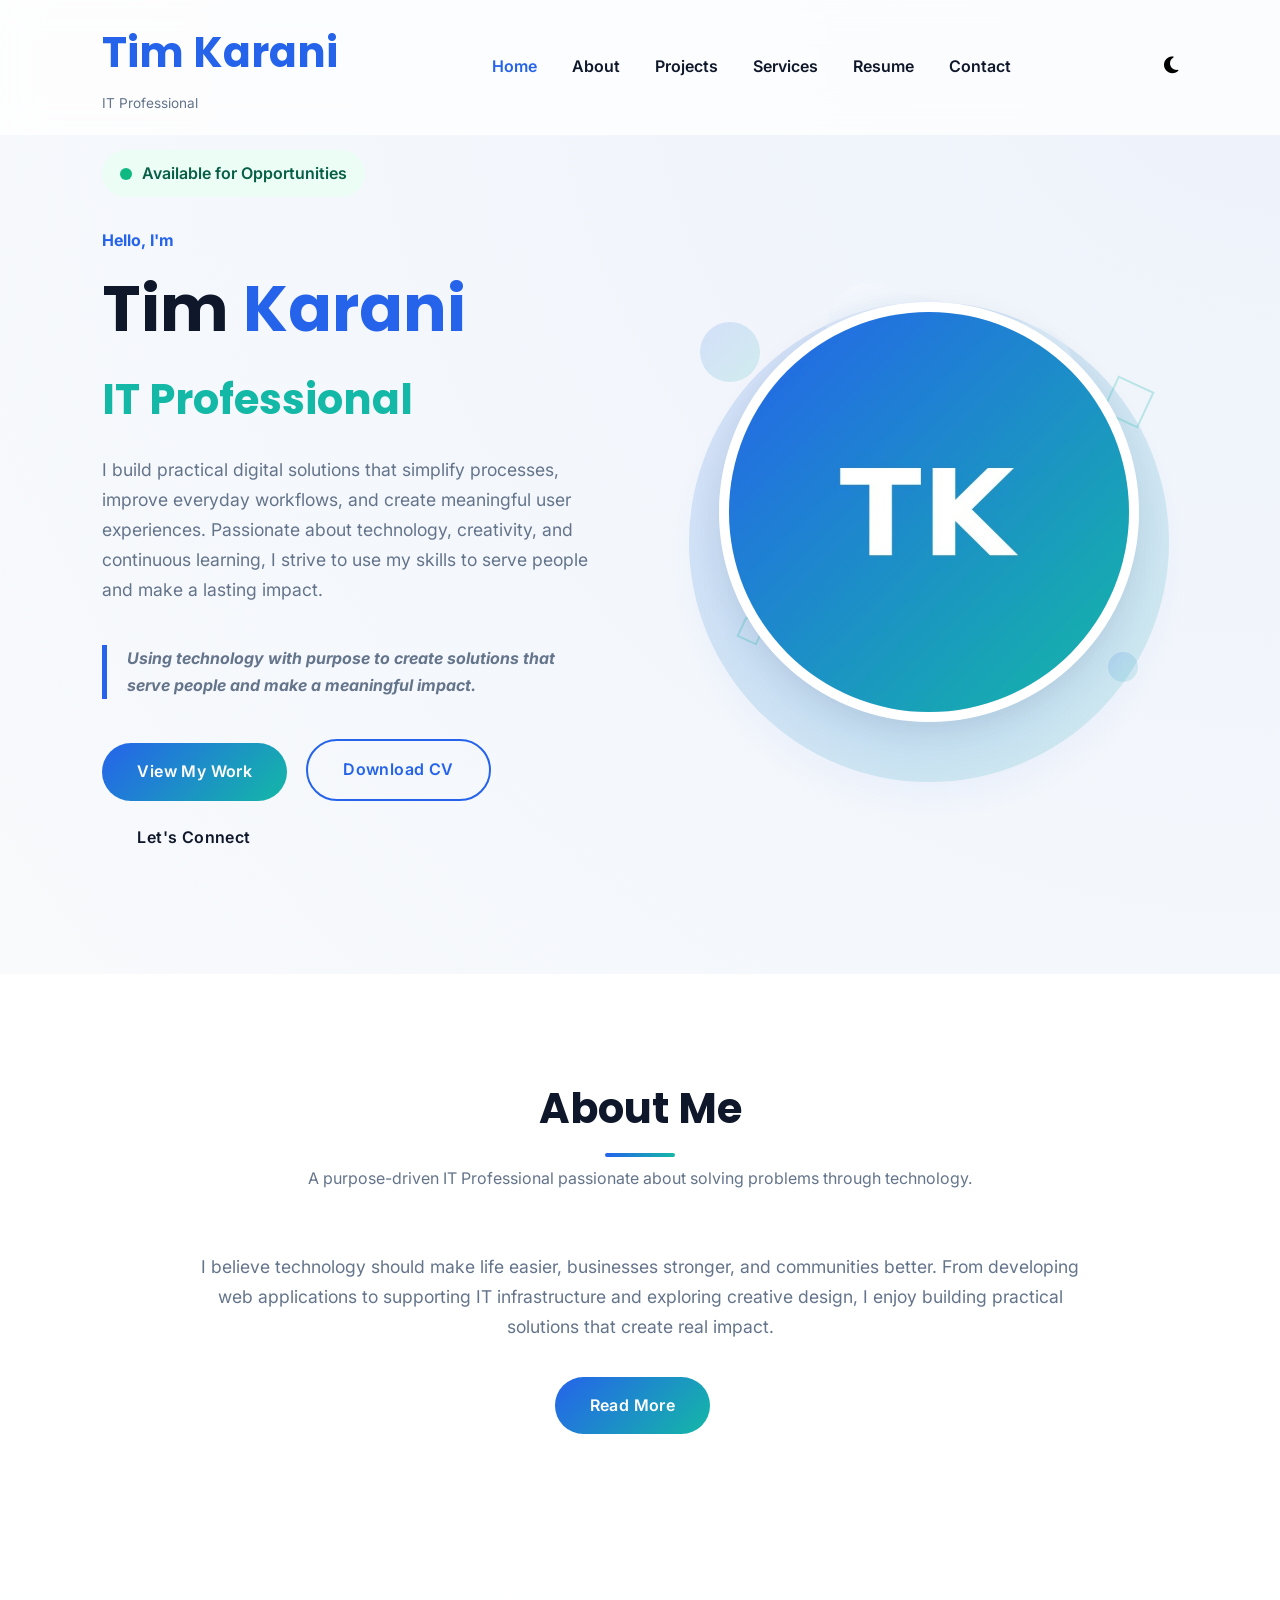
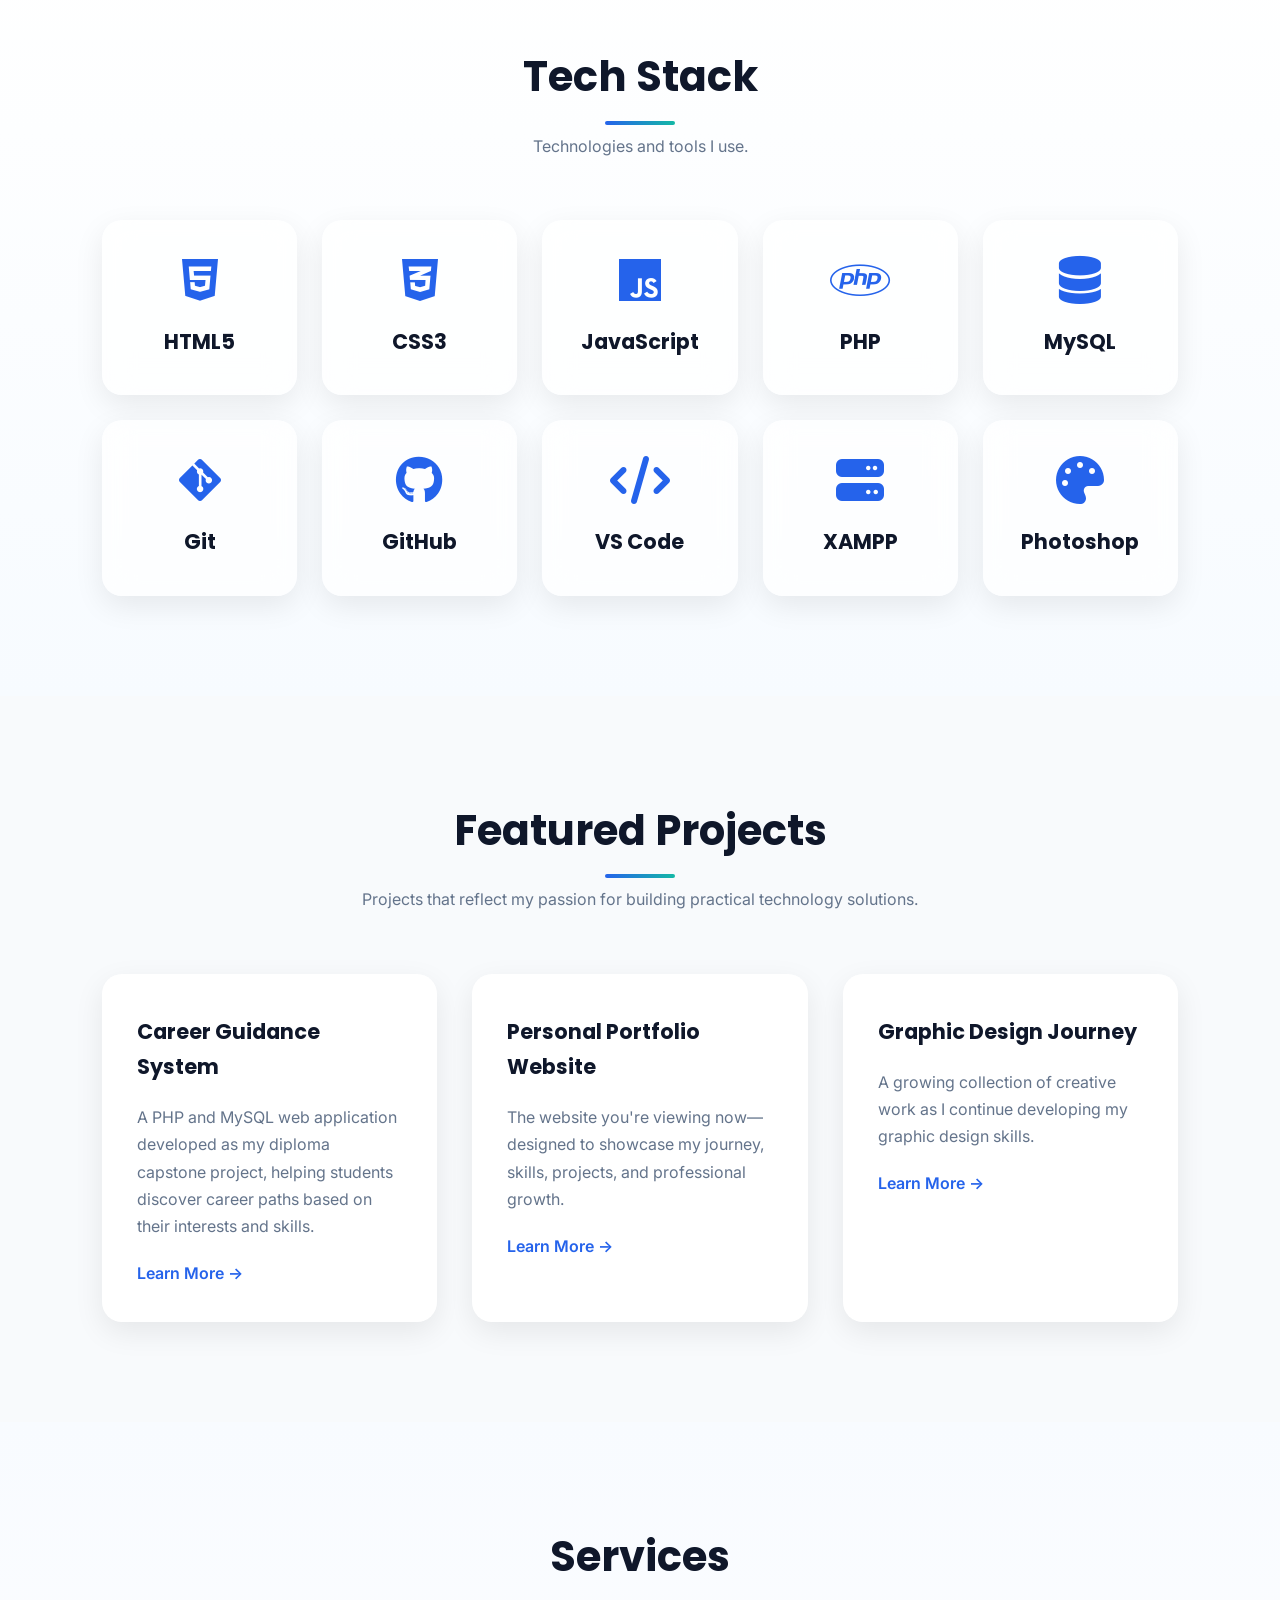
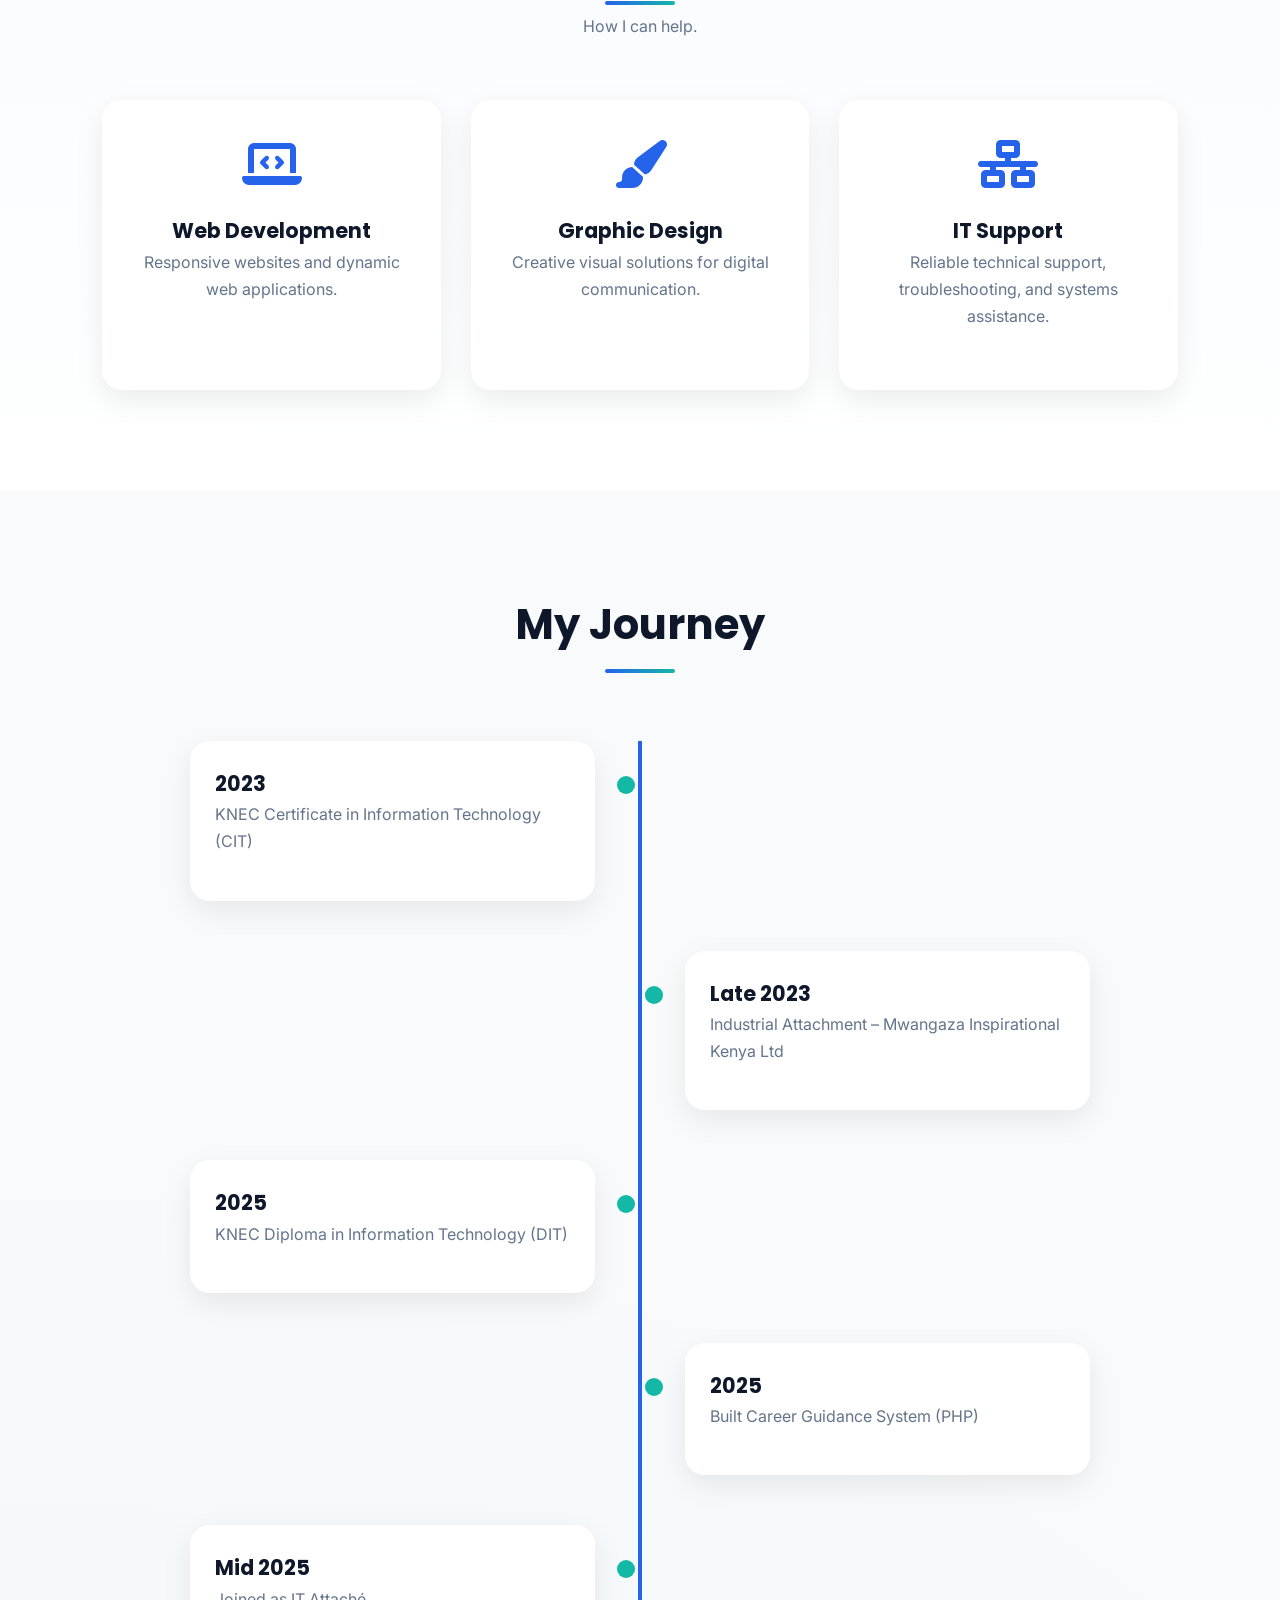
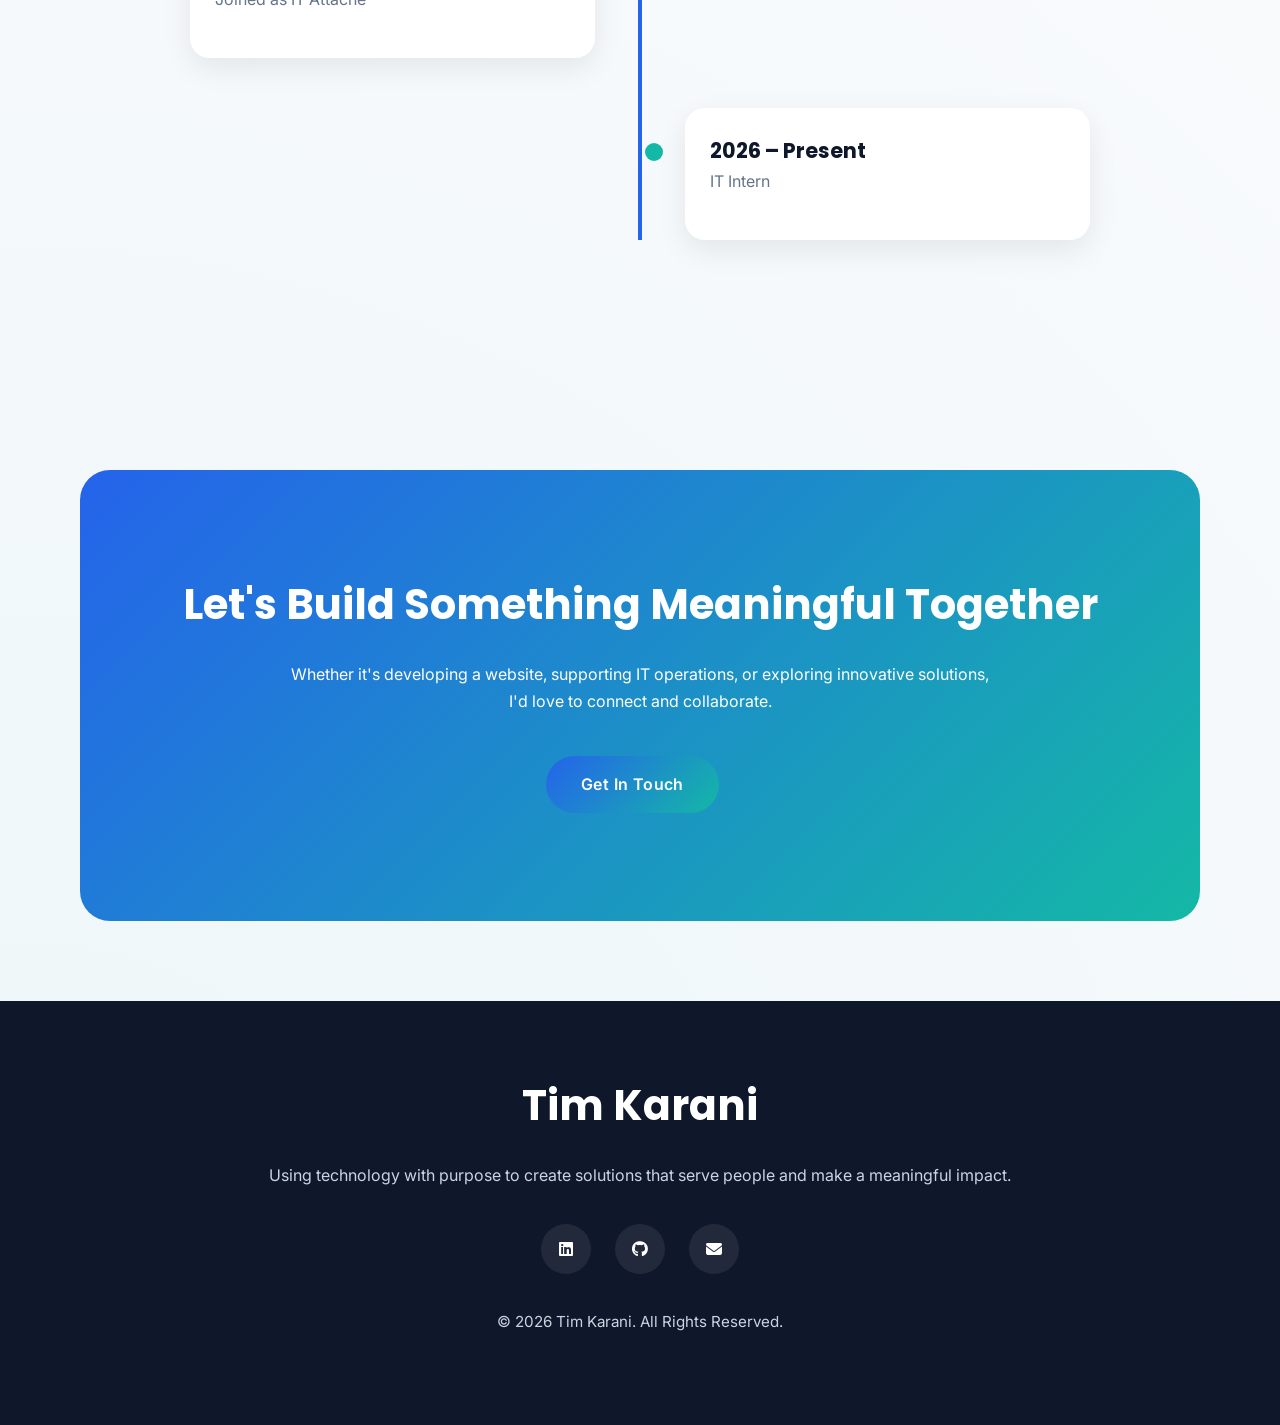
==== index.html @ 621375ad "Initial commit" ====
<!DOCTYPE html>
<html lang="en">
<head>
    <!-- ==========================================
         BASIC META
    =========================================== -->
    <meta charset="UTF-8">
    <meta name="viewport" content="width=device-width, initial-scale=1.0">
    <script>if(localStorage.getItem("theme")==="dark"){document.documentElement.classList.add("theme-pending-dark");}</script>

    <title>Tim Karani | IT Professional</title>

    <meta name="description"
        content="Official portfolio of Tim Karani - IT Professional, Web Developer and Creative Problem Solver. Using technology with purpose to create solutions that serve people and make a meaningful impact.">

    <meta name="keywords"
        content="Tim Karani, IT Professional, Web Developer, Portfolio, Graphic Designer, PHP Developer">

    <meta name="author" content="Tim Karani">

    <!-- Google Fonts -->
    <link rel="preconnect" href="https://fonts.googleapis.com">
    <link rel="preconnect" href="https://fonts.gstatic.com" crossorigin>

    <link href="https://fonts.googleapis.com/css2?family=Inter:wght@300;400;500;600&family=Poppins:wght@400;500;600;700;800&display=swap"
        rel="stylesheet">

    <!-- Font Awesome -->
    <link rel="stylesheet"
        href="https://cdnjs.cloudflare.com/ajax/libs/font-awesome/6.7.2/css/all.min.css">

    <!-- CSS -->
    <link rel="stylesheet" href="assets/css/style.css">
    <link rel="stylesheet" href="assets/css/responsive.css">
    <link rel="stylesheet" href="assets/css/animations.css">
    <link rel="stylesheet" href="assets/css/home.css">

    <link rel="icon" href="assets/images/favicon.png">
    <noscript><style>#loader{display:none !important;}</style></noscript>
</head>

<body>

<div id="loader">

<h2>

Tim Karani

</h2>

</div>

<div id="progress-bar"></div>

<!-- ==========================================
     HEADER
=========================================== -->

<div id="site-header"></div>

<!-- ==========================================
     HERO SECTION
=========================================== -->

<section class="hero">

<div class="hero-text">

<div class="availability-badge">
    <span></span>
    Available for Opportunities
</div>

<p class="greeting">

Hello, I'm

</p>

<h1>

Tim <span>Karani</span>

</h1>

<h2 id="typing-text"></h2>

<p class="hero-description">

I build practical digital solutions that simplify processes, improve everyday workflows, and create meaningful user experiences.

Passionate about technology, creativity, and continuous learning, I strive to use my skills to serve people and make a lasting impact.

</p>

<p class="mission">

<strong>

Using technology with purpose to create solutions that serve people and make a meaningful impact.

</strong>

</p>

<div class="hero-buttons">

<a href="projects.html" class="btn primary-btn">

View My Work

</a>

<a href="assets/documents/Tim_Karani_CV.pdf"
class="btn secondary-btn" download>

Download CV

</a>

<a href="contact.html" class="btn outline-btn">

Let's Connect

</a>

</div>

</div>

<div class="hero-image">

    <div class="hero-glow"></div>

    <div class="floating-circle circle-1"></div>

    <div class="floating-circle circle-2"></div>

    <div class="floating-square square-1"></div>

    <div class="floating-square square-2"></div>

    <img src="assets/images/profile.jpg"
         alt="Tim Karani">

</div>

</section>

<!-- ==========================================
     ABOUT PREVIEW
=========================================== -->

<section class="about-preview">

<div class="section-title">

<h2>About Me</h2>

<p>

A purpose-driven IT Professional passionate about solving problems through technology.

</p>

</div>

<div class="about-content">

<p>

I believe technology should make life easier, businesses stronger, and communities better.

From developing web applications to supporting IT infrastructure and exploring creative design, I enjoy building practical solutions that create real impact.

</p>

<a href="about.html" class="btn primary-btn">

Read More

</a>

</div>

</section>

<!-- ==========================================
     TECH STACK
=========================================== -->

<section class="tech-stack">

<div class="section-title">

<h2>Tech Stack</h2>

<p>

Technologies and tools I use.

</p>

</div>

<div class="tech-grid">

<div class="tech-card"><i class="fab fa-html5"></i><h3>HTML5</h3></div>

<div class="tech-card"><i class="fab fa-css3-alt"></i><h3>CSS3</h3></div>

<div class="tech-card"><i class="fab fa-js"></i><h3>JavaScript</h3></div>

<div class="tech-card"><i class="fab fa-php"></i><h3>PHP</h3></div>

<div class="tech-card"><i class="fas fa-database"></i><h3>MySQL</h3></div>

<div class="tech-card"><i class="fab fa-git-alt"></i><h3>Git</h3></div>

<div class="tech-card"><i class="fab fa-github"></i><h3>GitHub</h3></div>

<div class="tech-card"><i class="fas fa-code"></i><h3>VS Code</h3></div>

<div class="tech-card"><i class="fas fa-server"></i><h3>XAMPP</h3></div>

<div class="tech-card"><i class="fas fa-palette"></i><h3>Photoshop</h3></div>

</div>

</section>

<!-- ==========================================
     FEATURED PROJECTS
=========================================== -->

<section class="featured-projects">

<div class="section-title">

<h2>Featured Projects</h2>

<p>

Projects that reflect my passion for building practical technology solutions.

</p>

</div>

<div class="projects-grid">

<article class="project-card">

<h3>Career Guidance System</h3>

<p>

A PHP and MySQL web application developed as my diploma capstone project, helping students discover career paths based on their interests and skills.

</p>

<a href="projects.html">

Learn More →

</a>

</article>

<article class="project-card">

<h3>Personal Portfolio Website</h3>

<p>

The website you're viewing now—designed to showcase my journey, skills, projects, and professional growth.

</p>

<a href="projects.html">

Learn More →

</a>

</article>

<article class="project-card">

<h3>Graphic Design Journey</h3>

<p>

A growing collection of creative work as I continue developing my graphic design skills.

</p>

<a href="projects.html">

Learn More →

</a>

</article>

</div>

</section>

<!-- ==========================================
     SERVICES
=========================================== -->

<section class="services">

<div class="section-title">

<h2>Services</h2>

<p>

How I can help.

</p>

</div>

<div class="services-grid">

<div class="service-card">

<i class="fas fa-laptop-code"></i>

<h3>Web Development</h3>

<p>

Responsive websites and dynamic web applications.

</p>

</div>

<div class="service-card">

<i class="fas fa-paint-brush"></i>

<h3>Graphic Design</h3>

<p>

Creative visual solutions for digital communication.

</p>

</div>

<div class="service-card">

<i class="fas fa-network-wired"></i>

<h3>IT Support</h3>

<p>

Reliable technical support, troubleshooting, and systems assistance.

</p>

</div>

</div>

</section>

<!-- ==========================================
     TIMELINE PREVIEW
=========================================== -->

<section class="timeline">

<div class="section-title">

<h2>My Journey</h2>

</div>

<div class="timeline-container">

<div class="timeline-item">

<h3>2023</h3>

<p>KNEC Certificate in Information Technology (CIT)</p>

</div>

<div class="timeline-item">

<h3>Late 2023</h3>

<p>Industrial Attachment – Mwangaza Inspirational Kenya Ltd</p>

</div>

<div class="timeline-item">

<h3>2025</h3>

<p>KNEC Diploma in Information Technology (DIT)</p>

</div>

<div class="timeline-item">

<h3>2025</h3>

<p>Built Career Guidance System (PHP)</p>

</div>

<div class="timeline-item">

<h3>Mid 2025</h3>

<p>Joined as IT Attaché</p>

</div>

<div class="timeline-item">

<h3>2026 – Present</h3>

<p>IT Intern</p>

</div>

</div>

</section>

<!-- ==========================================
     CALL TO ACTION
=========================================== -->

<section class="cta">

<h2>

Let's Build Something Meaningful Together

</h2>

<p>

Whether it's developing a website, supporting IT operations, or exploring innovative solutions, I'd love to connect and collaborate.

</p>

<a href="contact.html" class="btn primary-btn">

Get In Touch

</a>

</section>

<!-- ==========================================
     FOOTER
=========================================== -->

<div id="site-footer"></div>

<script src="assets/js/partials.js" defer></script>
<script src="assets/js/script.js" defer></script>

<button id="backToTop">

<i class="fas fa-arrow-up"></i>

</button>

</body>
</html>
---- assets/css/style.css ----
/* ==========================================
   SHARED CORE — design tokens, reset, typography, buttons, navbar, footer, loader, dark mode base
   Auto-split from the original monolithic style.css
========================================== */

/* ==========================================
   GOOGLE FONTS
========================================== */
@import url('https://fonts.googleapis.com/css2?family=Inter:wght@300;400;500;600&family=Poppins:wght@400;500;600;700;800&display=swap');

/* ==========================================
   CSS VARIABLES
========================================== */

:root{
    --primary:#2563EB;
    --secondary:#14B8A6;
    --dark:#0F172A;
    --light:#F8FAFC;
    --white:#FFFFFF;
    --text:#1E293B;
    --text-light:#64748B;
    --shadow:0 10px 30px rgba(0,0,0,.08);
    --radius:18px;
    --transition:.35s ease;
}

/* ==========================================
   RESET
========================================== */

*{
    margin:0;
    padding:0;
    box-sizing:border-box;
}

html{
    scroll-behavior:smooth;
}

body{
    font-family:'Inter',sans-serif;
    background:var(--light);
    color:var(--text);
    overflow-x:hidden;
    line-height:1.7;
    background-image:
    radial-gradient(circle at top right,
    rgba(37,99,235,.05),
    transparent 25%),
    radial-gradient(circle at bottom left,
    rgba(20,184,166,.05),
    transparent 30%);

}

img{
    width:100%;
    display:block;
}

a{
    text-decoration:none;
}

ul{
    list-style:none;
}

section{
    padding:100px 8%;
}

.container{
    max-width:1200px;
    margin:auto;
}

/* ==========================================
   TYPOGRAPHY
========================================== */

h1,h2,h3,h4{
    font-family:'Poppins',sans-serif;
    color:var(--dark);
}

h1{
    font-size:4rem;
    line-height:1.1;
}

h2{
    font-size:2.6rem;
    margin-bottom:20px;
}

h3{
    font-size:1.3rem;
}

p{
    color:var(--text-light);
    margin-bottom:20px;
}

.section-title{
    text-align:center;
    margin-bottom:60px;
}

.section-title p{
    max-width:700px;
    margin:auto;
}

.section-title h2{
    position:relative;
    display:inline-block;
}

.section-title h2::after{
    content:"";
    position:absolute;
    left:50%;
    transform:translateX(-50%);
    bottom:-12px;
    width:70px;
    height:4px;
    border-radius:20px;
    background:linear-gradient(
        90deg,
        var(--primary),
        var(--secondary)
    );
}

/* ==========================================
   BUTTONS
========================================== */

.btn{
    letter-spacing:.4px;
}

.btn:hover{
    transform:translateY(-5px) scale(1.02);
}

.btn{
    display:inline-block;
    padding:15px 35px;
    border-radius:50px;
    transition:var(--transition);
    font-weight:600;
    margin-right:15px;
}

.primary-btn{
    background:linear-gradient(
    135deg,
    var(--primary),
    var(--secondary));
    color:white;
}

.primary-btn:hover{
    transform:translateY(-5px);
    box-shadow:0 20px 40px rgba(37,99,235,.25);
}

.secondary-btn{
    border:2px solid var(--primary);
    color:var(--primary);
}

.secondary-btn:hover{
    background:var(--primary);
    color:white;
}

.outline-btn{
    color:var(--dark);
}

.outline-btn:hover{
    color:var(--primary);
}

/* ==========================================
   NAVBAR
========================================== */

header{
    position:fixed;
    width:100%;
    top:0;
    left:0;
    z-index:1000;
    backdrop-filter:blur(18px);
    background:rgba(255,255,255,.75);
    border-bottom:1px solid rgba(255,255,255,.2);
}

.navbar{
    display:flex;
    justify-content:space-between;
    align-items:center;
    padding:18px 8%;
}

.logo h2{
    margin:0;
    color:var(--primary);
}

.logo span{
    font-size:.85rem;
    color:var(--text-light);
}

.nav-links{
    display:flex;
    gap:35px;
}

.nav-links a{
    color:var(--dark);
    font-weight:600;
    transition:var(--transition);
}

.nav-links a:hover,
.nav-links .active{
    color:var(--primary);
}

#theme-toggle{
    border:none;
    background:none;
    cursor:pointer;
    font-size:1.2rem;
}

.hamburger{
    display:none;
}

/* ==========================================
   SERVICES
========================================== */

.services{
    background:linear-gradient(
    180deg,
    #f8fbff,
    #ffffff);
}

.services-grid{
    display:grid;
    grid-template-columns:repeat(auto-fit,minmax(280px,1fr));
    gap:30px;
}

.service-card{
    background:white;
    border-radius:20px;
    padding:40px 30px;
    text-align:center;
    transition:var(--transition);
    box-shadow:var(--shadow);
}

.service-card:hover{
    transform:translateY(-12px);
}

.service-card i{
    font-size:3rem;
    color:var(--primary);
    margin-bottom:25px;
}

.service-card:hover i{
    color:var(--secondary);
}

/* ==========================================
   TIMELINE
========================================== */

.timeline-container{
    position:relative;
    max-width:900px;
    margin:auto;
}

.timeline-container::before{
    content:"";
    position:absolute;
    left:50%;
    top:0;
    width:4px;
    height:100%;
    background:var(--primary);
    transform:translateX(-50%);
}

.timeline-item{
    width:45%;
    background:white;
    padding:25px;
    border-radius:20px;
    box-shadow:var(--shadow);
    position:relative;
    margin-bottom:50px;
}

.timeline-item:nth-child(odd){
    left:0;
}

.timeline-item:nth-child(even){
    left:55%;
}

.timeline-item::before{
    content:"";
    position:absolute;
    width:18px;
    height:18px;
    background:var(--secondary);
    border-radius:50%;
    top:35px;
}

.timeline-item:nth-child(odd)::before{
    right:-40px;
}

.timeline-item:nth-child(even)::before{
    left:-40px;
}

/* ==========================================
   CTA
========================================== */

.cta{
    background:linear-gradient(
    135deg,
    var(--primary),
    var(--secondary));
    color:white;
    text-align:center;
    border-radius:30px;
    margin:80px;
}

.cta h2{
    color:white;
}

.cta p{
    color:white;
    max-width:700px;
    margin:auto;
    margin-bottom:40px;
}

/* ==========================================
   FOOTER
========================================== */

footer{
    background:var(--dark);
    color:white;
    padding:70px 8%;
}

.footer-content{
    max-width:1200px;
    margin:auto;
    text-align:center;
}

.footer-content h2{
    color:white;
}

.footer-content p{
    color:#CBD5E1;
}

.social-links{
    margin:35px 0;
}

.social-links a{
    display:inline-flex;
    justify-content:center;
    align-items:center;
    width:50px;
    height:50px;
    border-radius:50%;
    background:rgba(255,255,255,.08);
    color:white;
    margin:0 10px;
    transition:var(--transition);
}

.social-links a:hover{
    background:var(--primary);
    transform:translateY(-5px);
}

.copyright{
    margin-top:30px;
    font-size:.95rem;
}

/* ==========================================
   LOADER
========================================== */

#loader{
    position:fixed;
    inset:0;
    background:var(--light);
    display:flex;
    justify-content:center;
    align-items:center;
    z-index:9999;
    transition:.5s ease;
}

#loader h2{
    font-size:2.5rem;
    color:var(--primary);
    letter-spacing:2px;
    animation:pulse 1.5s infinite;
}

@keyframes pulse{
    0%{
    opacity:.4;
    transform:scale(.95);
    }

    50%{
    opacity:1;
    transform:scale(1);
    }
    
    100%{
    opacity:.4;
    transform:scale(.95);
    }
}

/* ==========================================
   SCROLL PROGRESS BAR
========================================== */

#progress-bar{
    position:fixed;
    top:0;
    left:0;
    width:0;
    height:4px;
    background:linear-gradient(
        90deg,
        var(--primary),
        var(--secondary)
    );
    z-index:99999;
}

/* ==========================================
   BACK TO TOP
========================================== */

#backToTop{
    position:fixed;
    right:30px;
    bottom:30px;
    width:55px;
    height:55px;
    border:none;
    border-radius:50%;
    background:linear-gradient(
        135deg,
        var(--primary),
        var(--secondary)
    );
    color:white;
    font-size:1.2rem;
    cursor:pointer;
    box-shadow:var(--shadow);
    opacity:0;
    visibility:hidden;
    transform:translateY(20px);
    transition:var(--transition);
    z-index:999;
}

#backToTop.show{
    opacity:1;
    visibility:visible;
    transform:translateY(0);
}

#backToTop:hover{
    transform:translateY(-6px);
}

/* ==========================================
   DARK MODE
========================================== */

html.theme-pending-dark{
    background:#0F172A;
}

body.dark-mode{
    background:#0F172A;
    color:#F8FAFC;
}

body.dark-mode header{
    background:rgba(15,23,42,.92);
}

body.dark-mode .nav-links a{
    color:#F8FAFC;
}

body.dark-mode .nav-links a:hover,
body.dark-mode .nav-links .active{
    color:var(--secondary);
}

body.dark-mode .hamburger span{
    background:#F8FAFC;
}

body.dark-mode section{
    background:transparent;
}

body.dark-mode h1,
body.dark-mode h2,
body.dark-mode h3,
body.dark-mode h4{
    color:white;
}

body.dark-mode p{
    color:#CBD5E1;
}

body.dark-mode .tech-card,
body.dark-mode .project-card,
body.dark-mode .service-card,
body.dark-mode .timeline-item{
    background:#1E293B;
}

body.dark-mode footer{
    background:#020617;
}

/* ==========================================
   HAMBURGER ANIMATION
========================================== */

.hamburger span{
    transition:.35s ease;
}

.hamburger.active span:nth-child(1){
    transform:rotate(45deg) translateY(12px);
}

.hamburger.active span:nth-child(2){
    opacity:0;
}

.hamburger.active span:nth-child(3){
    transform:rotate(-45deg) translateY(-12px);
}

/* ==========================================
   ACCESSIBILITY
========================================== */

a:focus-visible,
button:focus-visible{
    outline:3px solid var(--secondary);
    outline-offset:4px;
    border-radius:8px;
}

/* ==========================================
   INNER PAGE HERO (About / Projects / Services / Resume / Contact)
========================================== */

.page-hero{
    padding-top:170px;
    padding-bottom:60px;
    text-align:center;
    background:
        radial-gradient(circle at top right, rgba(37,99,235,.08), transparent 40%),
        radial-gradient(circle at bottom left, rgba(20,184,166,.08), transparent 40%);
}

.page-hero .eyebrow{
    display:inline-block;
    color:var(--primary);
    font-weight:700;
    letter-spacing:1px;
    text-transform:uppercase;
    font-size:.85rem;
    margin-bottom:14px;
}

.page-hero h1{
    font-size:3rem;
    margin-bottom:16px;
}

.page-hero h1 span{
    color:var(--primary);
}

.page-hero p{
    max-width:640px;
    margin:auto;
    font-size:1.1rem;
}

body.dark-mode .page-hero{
    background:
        radial-gradient(circle at top right, rgba(37,99,235,.15), transparent 40%),
        radial-gradient(circle at bottom left, rgba(20,184,166,.15), transparent 40%);
}


/* ==========================================
   RESPONSIVE: SHARED INNER-PAGE HERO
========================================== */

@media(max-width:992px){

    .page-hero h1{
        font-size:2.3rem;
    }
}
---- assets/css/responsive.css ----
/* ==========================================
   LARGE DEVICES
========================================== */

@media (max-width:1200px){

    h1{
        font-size:3.5rem;
    }

    .hero{
        gap:50px;
    }

    .hero-image img{
        width:360px;
        height:360px;
    }

    .hero-image::before{
        width:420px;
        height:420px;
    }

}

/* ==========================================
   TABLETS
========================================== */

@media (max-width:992px){

    section{
        padding:80px 6%;
    }

    .hero{

        grid-template-columns:1fr;

        text-align:center;

        gap:60px;

    }

    .hero-description{

        margin:auto;

    }

    .mission{

        margin:auto;
        margin-top:30px;
        margin-bottom:40px;
        max-width:650px;
    }

    .hero-buttons{

        justify-content:center;

        display:flex;

        flex-wrap:wrap;

        gap:15px;

    }

    .hero-image{

        order:-1;

    }

}

/* ==========================================
   MOBILE NAVIGATION
========================================== */

@media(max-width:900px){

.nav-links{

    position:fixed;

    top:85px;

    right:-100%;

    width:280px;

    height:calc(100vh - 85px);

    background:white;

    flex-direction:column;

    align-items:center;

    justify-content:flex-start;

    padding-top:50px;

    gap:35px;

    transition:.4s ease;

    box-shadow:-10px 0 25px rgba(0,0,0,.08);

}

.nav-links.active{

    right:0;

}

.hamburger{

    display:flex;

    flex-direction:column;

    cursor:pointer;

    gap:6px;

}

.hamburger span{

    width:28px;

    height:3px;

    background:var(--dark);

    border-radius:50px;

}

body.dark-mode .nav-links{

    background:#0F172A;

    box-shadow:-10px 0 25px rgba(0,0,0,.5);

}

}

/* ==========================================
   PHONES
========================================== */

@media(max-width:768px){

h1{

    font-size:2.8rem;

}

h2{

    font-size:2rem;

}

.hero{

    padding-top:130px;

}

.hero-image img{

    width:280px;

    height:280px;

}

.hero-image::before{

    width:340px;

    height:340px;

}

.hero-image::after{

    width:180px;

    height:180px;

}

.projects-grid,
.services-grid,
.tech-grid{

    grid-template-columns:1fr;

}

.btn{

    display:block;

    width:100%;

    margin-bottom:15px;

    text-align:center;

}

.cta{

    margin:30px;

}

}

/* ==========================================
   MOBILE TIMELINE
========================================== */

@media(max-width:768px){

.timeline-container::before{

    left:20px;

}

.timeline-item{

    width:100%;

    left:0 !important;

    margin-left:45px;

}

.timeline-item::before{

    left:-35px !important;

}

}

/* ==========================================
   SMALL PHONES
========================================== */

@media(max-width:500px){

section{

    padding:70px 5%;

}

.navbar{

    padding:18px 5%;

}

.logo h2{

    font-size:1.3rem;

}

.hero-image img{

    width:230px;

    height:230px;

}

.hero-image::before{

    width:280px;

    height:280px;

}

.hero h2{

    font-size:1.4rem;

}

.hero-description{

    font-size:1rem;

}

.footer-content{

    text-align:center;

}

.social-links a{

    width:45px;

    height:45px;

}

}
---- assets/css/animations.css ----
/* ==========================================
   GLOBAL TRANSITIONS
========================================== */

*{

    transition:
    background .35s ease,
    color .35s ease,
    transform .35s ease,
    box-shadow .35s ease;

}

/* ==========================================
   FLOATING PROFILE
========================================== */

.hero-image{

    animation:floatImage 5s ease-in-out infinite;

}

@keyframes floatImage{

0%{

transform:translateY(0);

}

50%{

transform:translateY(-18px);

}

100%{

transform:translateY(0);

}

}

.floating-circle{

    animation:floatCircle 7s ease-in-out infinite;

}

.circle-2{

    animation-delay:2s;

}

@keyframes floatCircle{

0%{

transform:translateY(0);

}

50%{

transform:translateY(-20px);

}

100%{

transform:translateY(0);

}

}

.hero-glow{

animation:pulseGlow 5s infinite;

}

@keyframes pulseGlow{

0%{

opacity:.4;

}

50%{

opacity:.8;

}

100%{

opacity:.4;

}

}

.fade-up{

opacity:0;

transform:translateY(60px);

animation:fadeUp .8s forwards;

}

@keyframes fadeUp{

to{

opacity:1;

transform:translateY(0);

}

}

.fade-left{

opacity:0;

transform:translateX(-80px);

animation:fadeLeft .8s forwards;

}

@keyframes fadeLeft{

to{

opacity:1;

transform:none;

}

}

.fade-right{

opacity:0;

transform:translateX(80px);

animation:fadeRight .8s forwards;

}

@keyframes fadeRight{

to{

opacity:1;

transform:none;

}

}

.fade-right{

opacity:0;

transform:translateX(80px);

animation:fadeRight .8s forwards;

}

@keyframes fadeRight{

to{

opacity:1;

transform:none;

}

}

.fade{

opacity:0;

animation:fade .8s forwards;

}

@keyframes fade{

to{

opacity:1;

}

}

.tech-card,
.project-card,
.service-card,
.timeline-item{

transition:.35s ease;

}

.tech-card:hover,
.project-card:hover,
.service-card:hover,
.timeline-item:hover{

transform:translateY(-10px);

}

.btn{

position:relative;

overflow:hidden;

}

.btn::before{

content:"";

position:absolute;

top:0;

left:-100%;

width:100%;

height:100%;

background:rgba(255,255,255,.2);

transition:.5s;

}

.btn:hover::before{

left:100%;

}

.navbar{

animation:slideDown .8s;

}

@keyframes slideDown{

from{

opacity:0;

transform:translateY(-80px);

}

to{

opacity:1;

transform:none;

}

}

.navbar{

animation:slideDown .8s;

}

@keyframes slideDown{

from{

opacity:0;

transform:translateY(-80px);

}

to{

opacity:1;

transform:none;

}

}

.hero-text{

animation:heroAppear 1s;

}

@keyframes heroAppear{

from{

opacity:0;

transform:translateX(-80px);

}

to{

opacity:1;

transform:none;

}

}

.hero-text{

animation:heroAppear 1s;

}

@keyframes heroAppear{

from{

opacity:0;

transform:translateX(-80px);

}

to{

opacity:1;

transform:none;

}

}

.hero-image img{

animation:photoAppear 1.2s;

}

@keyframes photoAppear{

from{

opacity:0;

transform:scale(.7);

}

to{

opacity:1;

transform:scale(1);

}

}

section{

animation:fade .9s;

}

::-webkit-scrollbar{

width:10px;

}

::-webkit-scrollbar-track{

background:#EDF2F7;

}

::-webkit-scrollbar-thumb{

background:linear-gradient(
var(--primary),
var(--secondary));

border-radius:50px;

}

::selection{

background:var(--primary);

color:white;

}
---- assets/css/home.css ----
/* ==========================================
   HOME PAGE ONLY
   Auto-split from the original monolithic style.css
========================================== */

/* ==========================================
   HERO
========================================== */

.availability-badge{
    display:inline-flex;
    align-items:center;
    gap:10px;
    padding:10px 18px;
    border-radius:50px;
    background:#ECFDF5;
    color:#065F46;
    margin-bottom:30px;
    font-weight:600;
}

.availability-badge span{
    width:12px;
    height:12px;
    border-radius:50%;
    background:#10B981;
}

.hero{
    min-height:100vh;
    display:grid;
    grid-template-columns:1fr 1fr;
    align-items:center;
    gap:80px;
    padding-top:150px;
}

.hero h1 span{
    color:var(--primary);
}

.greeting{
    color:var(--primary);
    font-weight:700;
}

.hero h2{
    color:var(--secondary);
    margin:20px 0;
}

.hero-description{
    font-size:1.1rem;
    max-width:600px;
}

.mission{
    border-left:5px solid var(--primary);
    padding-left:20px;
    margin:40px 0;
    font-style:italic;
}

/* PHOTO */

.hero-image{
    position:relative;
    display:flex;
    justify-content:center;
}

.hero-image img{
    width:420px;
    height:420px;
    object-fit:cover;
    border-radius:50%;
    position:relative;
    z-index:2;
    border:10px solid white;
    box-shadow:var(--shadow);
    transition:.4s ease;
}

.hero-image img:hover{
    transform:scale(1.03);
    box-shadow:
        0 20px 50px rgba(37,99,235,.25);
}

/* Decorative Circle */

.hero-image::before{
    content:"";
    position:absolute;
    width:480px;
    height:480px;
    border-radius:50%;
    background:linear-gradient(
    135deg,
    var(--primary),
    var(--secondary));
    opacity:.15;
}

/* Floating Card */

.hero-image::after{
    content:"";
    position:absolute;
    width:250px;
    height:250px;
    border-radius:40px;
    background:rgba(255,255,255,.35);
    backdrop-filter:blur(20px);
    transform:rotate(15deg);
    z-index:1;
}

/* ==========================================
   HERO DECORATIONS
========================================== */

.hero-glow{
    position:absolute;
    width:520px;
    height:520px;
    background:radial-gradient(
    rgba(37,99,235,.25),
    transparent 70%);
    border-radius:50%;
    z-index:0;
}

.floating-circle{
    position:absolute;
    border-radius:50%;
    background:linear-gradient(
    135deg,
    var(--primary),
    var(--secondary));
    opacity:.15;
}

.circle-1{
    width:60px;
    height:60px;
    top:20px;
    left:20px;
}

.circle-2{
    width:30px;
    height:30px;
    bottom:40px;
    right:40px;
}

.floating-square{
    position:absolute;
    border:2px solid rgba(20,184,166,.25);
    transform:rotate(25deg);
}

.square-1{
    width:40px;
    height:40px;
    top:80px;
    right:30px;
}

.square-2{
    width:22px;
    height:22px;
    bottom:80px;
    left:60px;
}

/* ==========================================
   ABOUT PREVIEW
========================================== */

.about-preview{
    background:var(--white);
}

.about-content{
    max-width:900px;
    margin:auto;
    text-align:center;
}

.about-content p{
    font-size:1.1rem;
    margin-bottom:35px;
}

/* ==========================================
   TECH STACK
========================================== */

.tech-stack{
    background: linear-gradient(
        180deg,
        #ffffff,
        #f7fbff
    );
}

.tech-grid{
    display:grid;
    grid-template-columns:repeat(auto-fit,minmax(170px,1fr));
    gap:25px;
}

.tech-card{
    background:rgba(255,255,255,.7);
    backdrop-filter:blur(15px);
    border-radius:20px;
    padding:35px 20px;
    text-align:center;
    box-shadow:var(--shadow);
    transition:transform .35s ease,
               box-shadow .35s ease,
               border-color .35s ease;
    border:1px solid transparent;
}

.tech-card:hover{
    transform:translateY(-10px);
    box-shadow:0 25px 45px rgba(37,99,235,.15);
    border-color:rgba(37,99,235,.15);
}

.tech-card i{
    font-size:3rem;
    color:var(--primary);
    margin-bottom:20px;
    transition:transform .35s ease,
               color .35s ease;
}

.tech-card:hover i{
    color:var(--secondary);
    transform:rotate(10deg) scale(1.1);
}

/* ==========================================
   PROJECTS
========================================== */

.projects-grid{
    display:grid;
    grid-template-columns:repeat(auto-fit,minmax(320px,1fr));
    gap:35px;
}

.project-card{
    background:var(--white);
    padding:35px;
    border-radius:20px;
    box-shadow:var(--shadow);
    border-top:5px solid transparent;
    transition:transform .35s ease,
               box-shadow .35s ease,
               border-color .35s ease;
}

.project-card:hover{
    transform:translateY(-10px);
    border-top-color:var(--primary);
    box-shadow:0 25px 45px rgba(37,99,235,.15);
}

.project-card h3{
    margin-bottom:20px;
}

.project-card a{
    color:var(--primary);
    font-weight:600;
    transition:color .3s ease;
}

.project-card a:hover{
    color:var(--secondary);
}
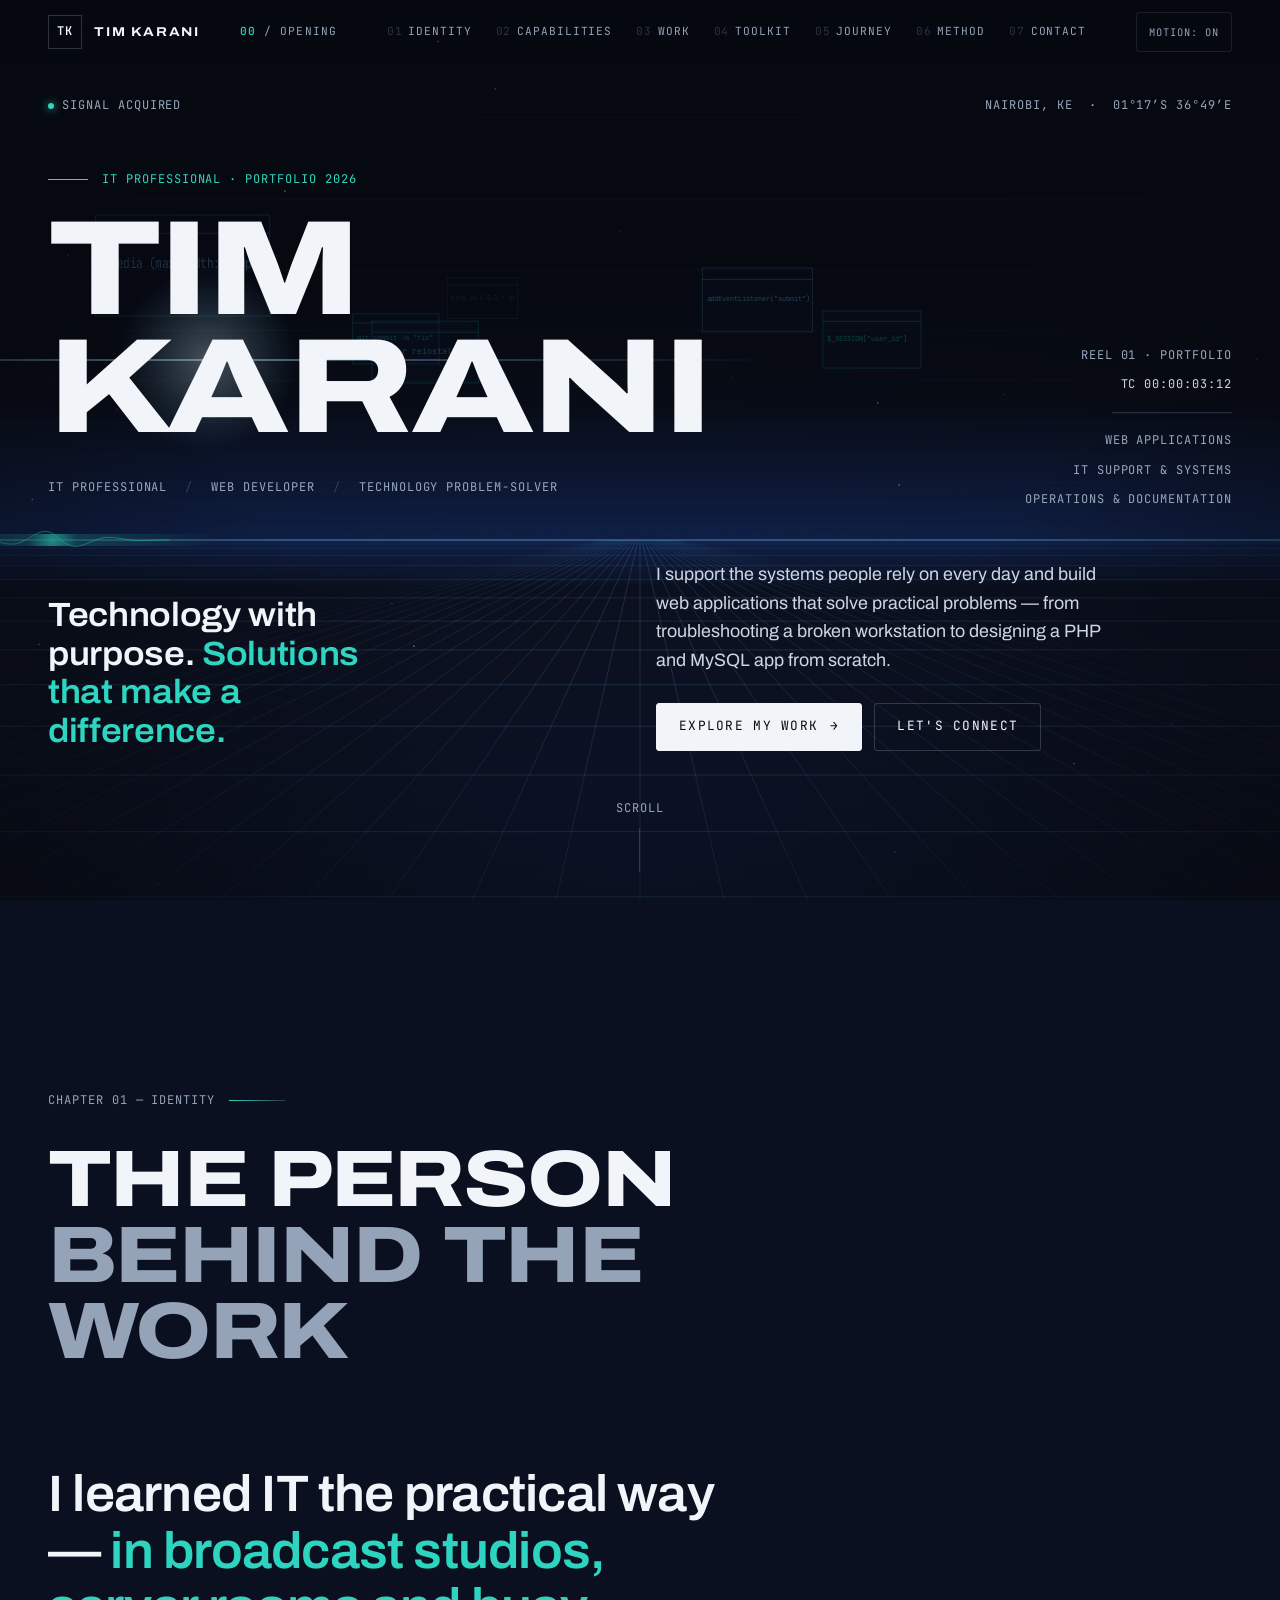
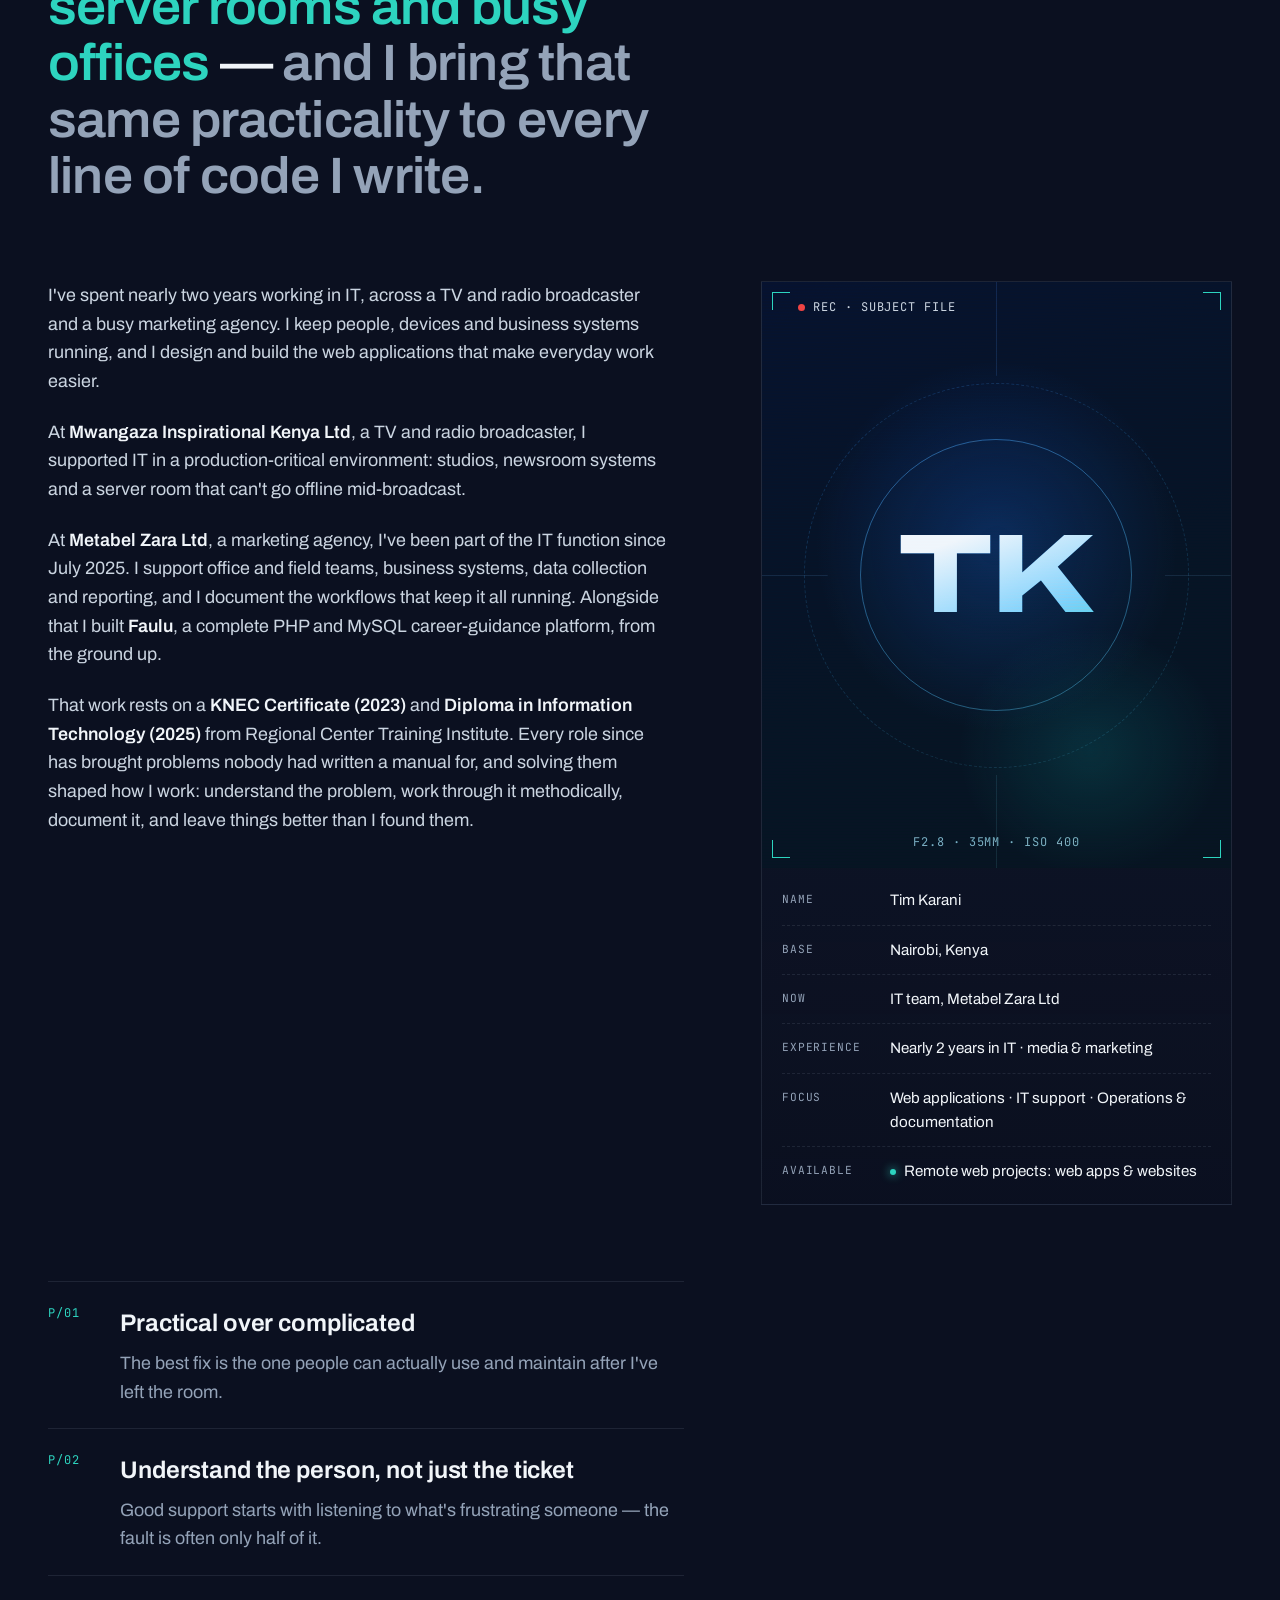
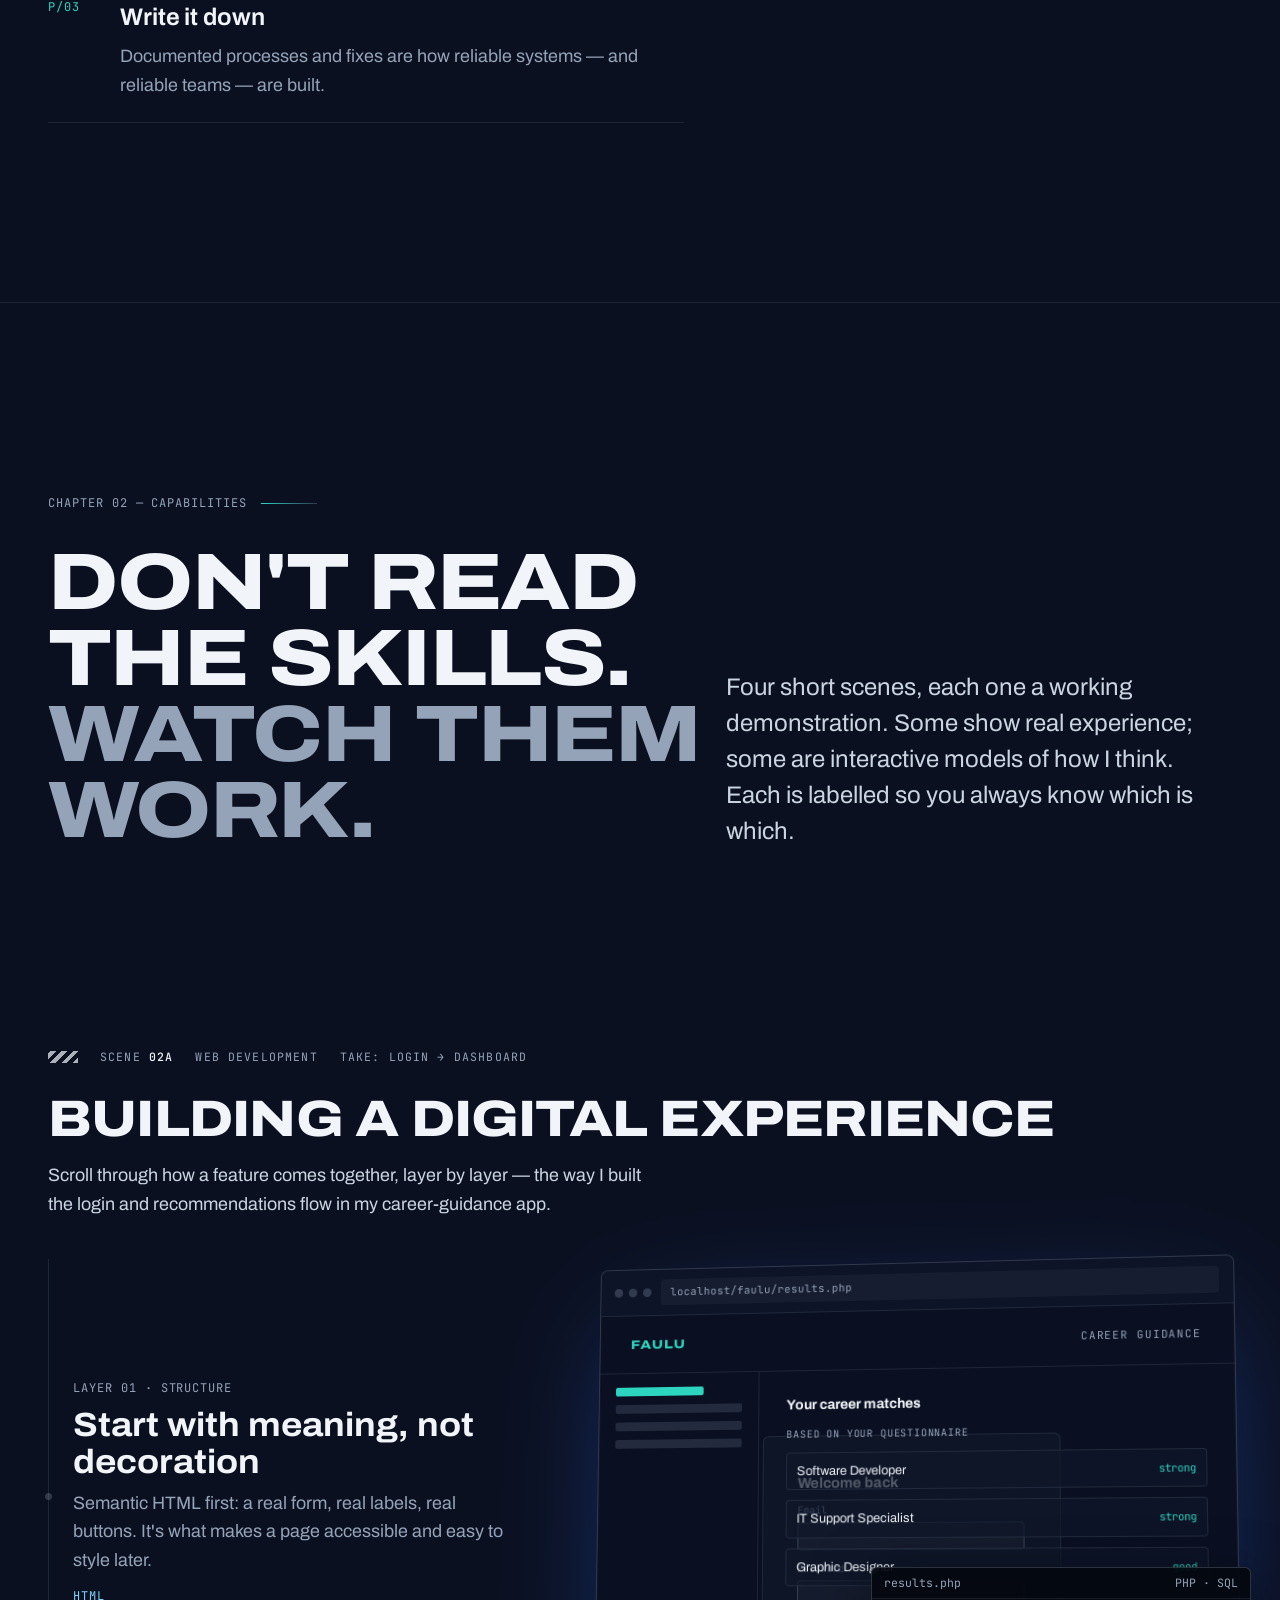
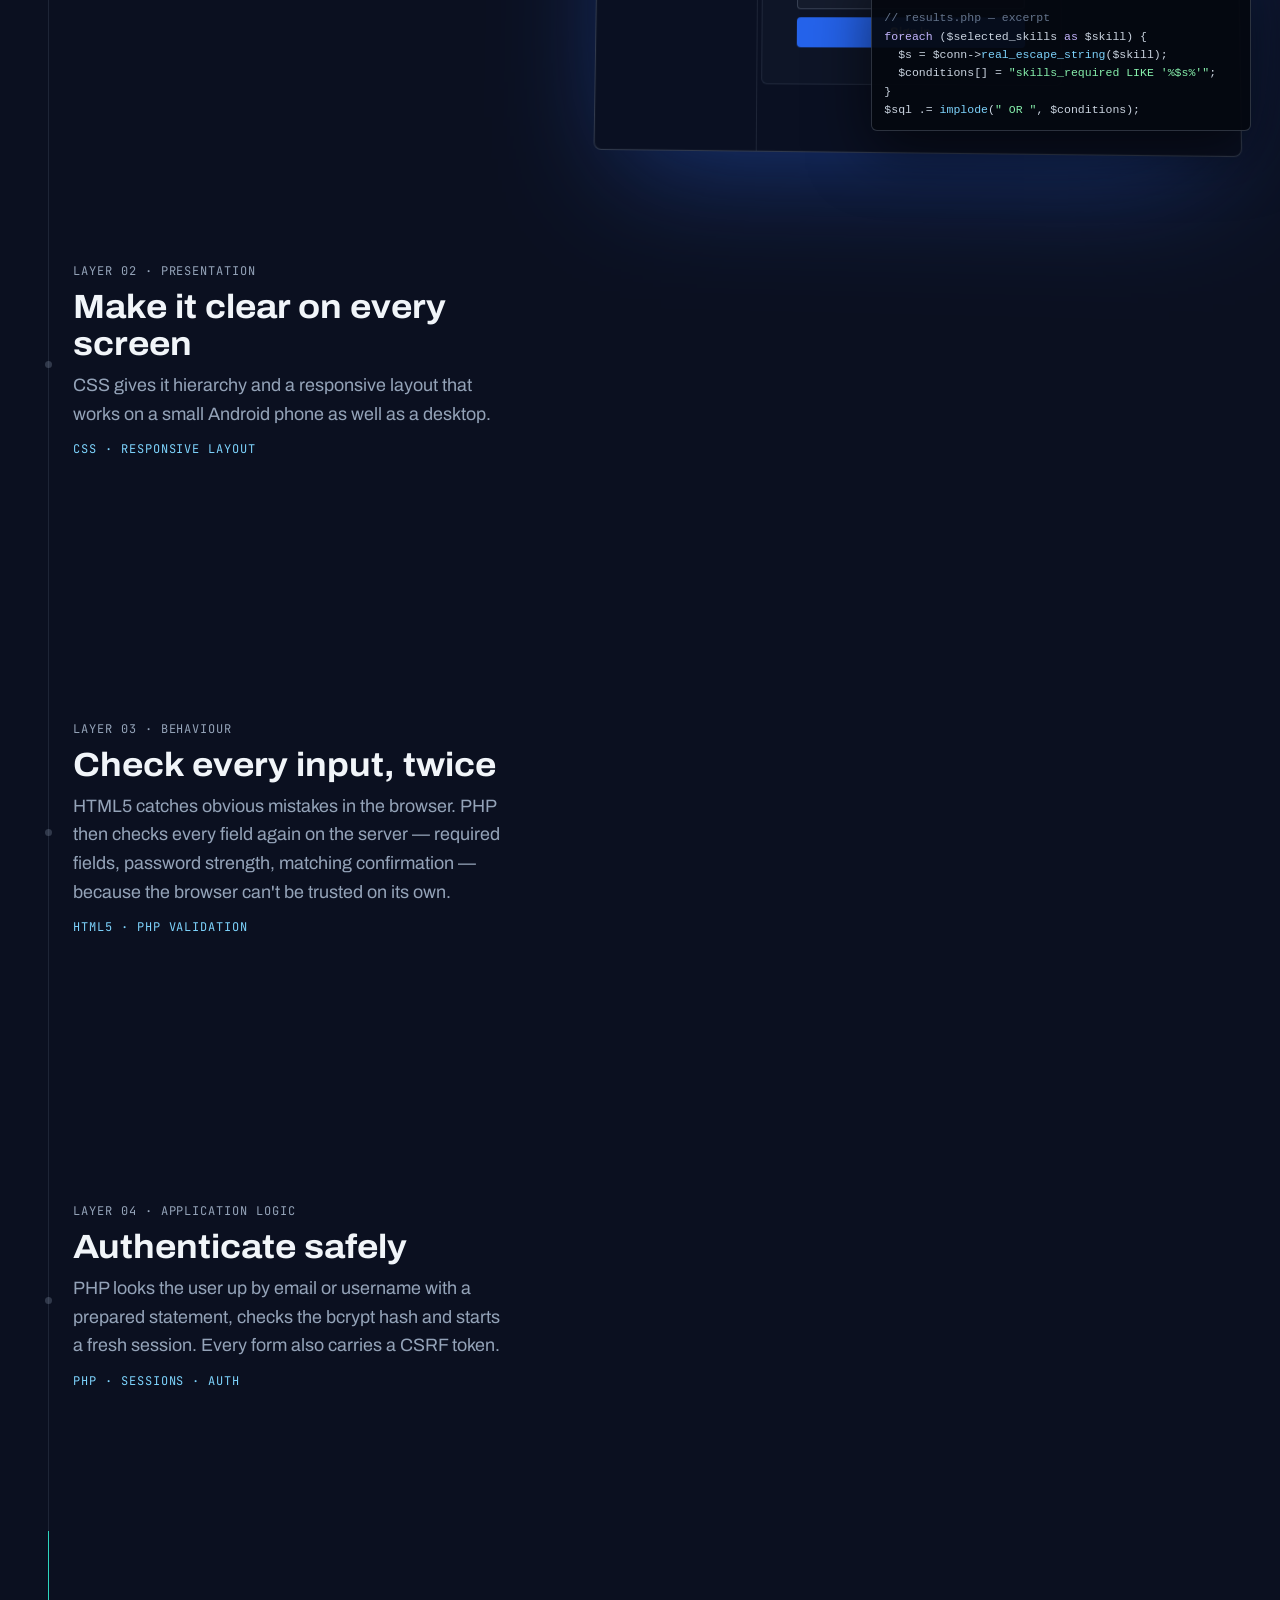
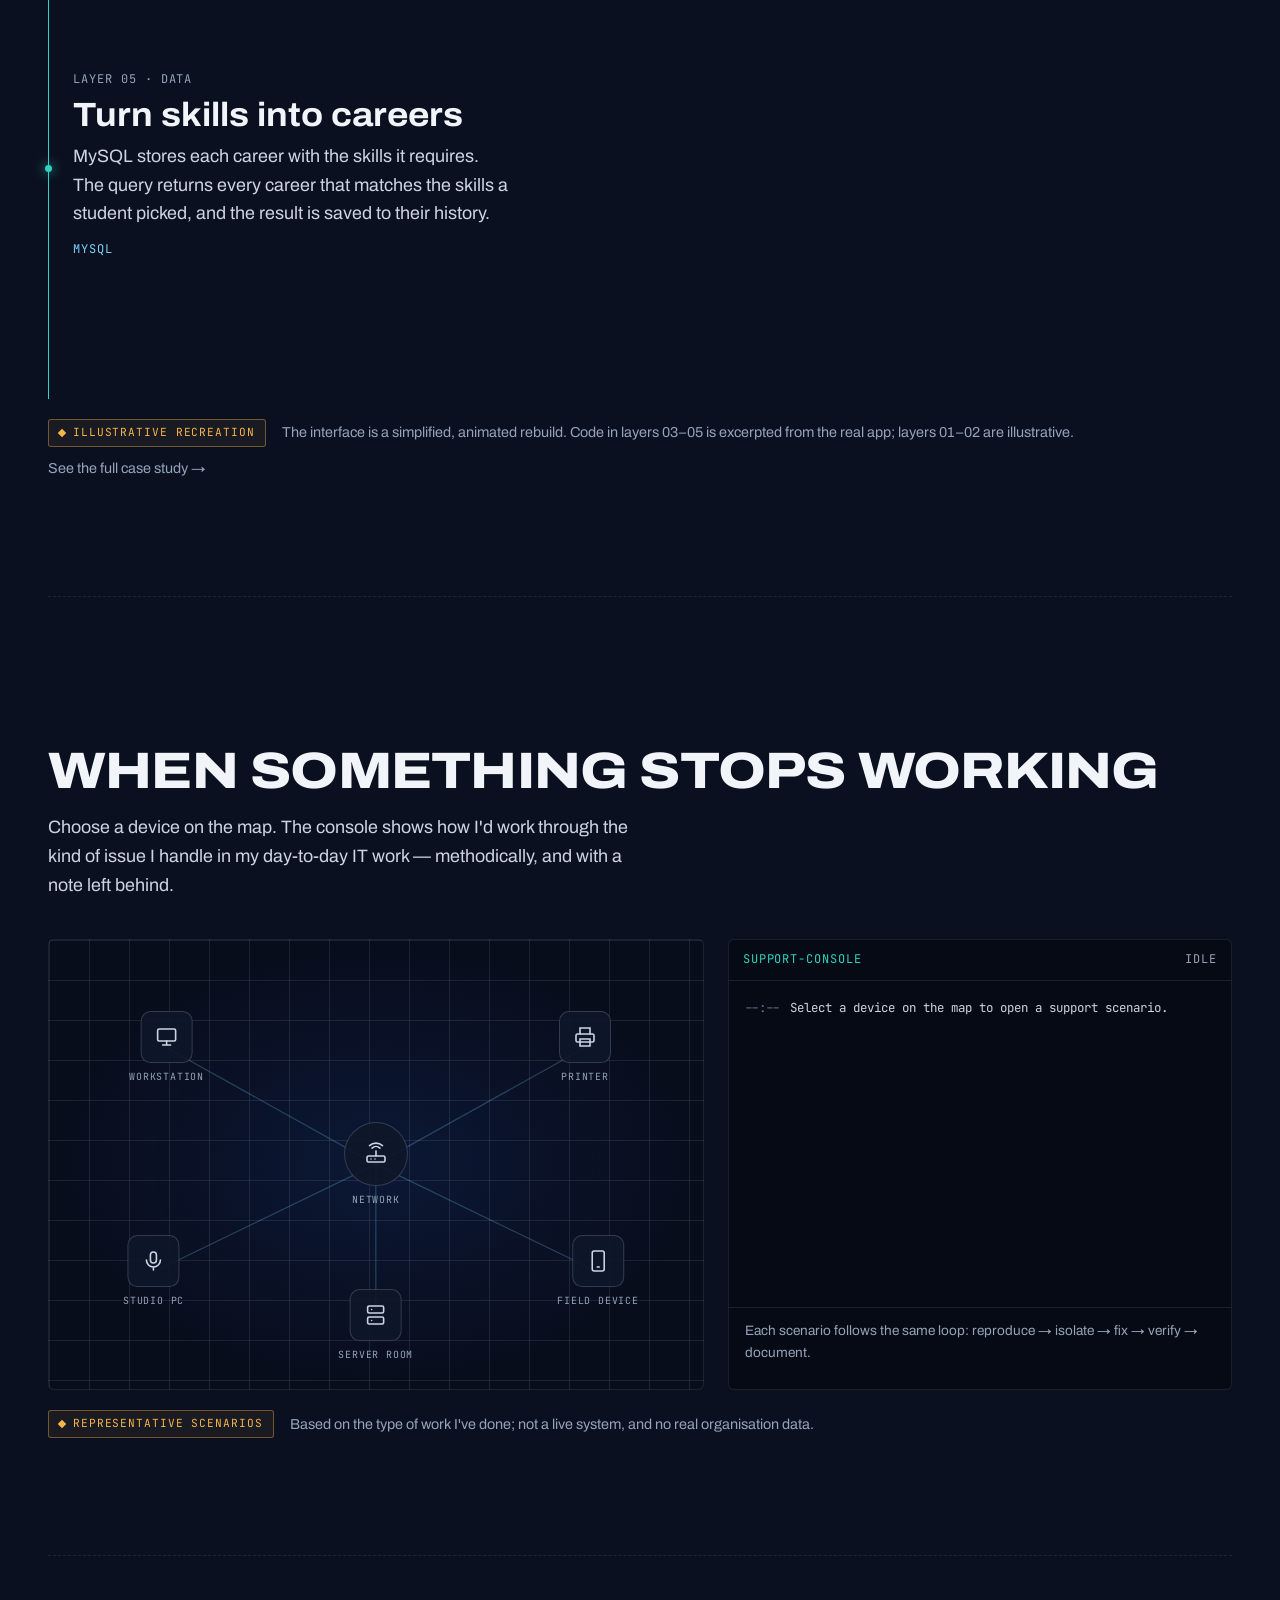
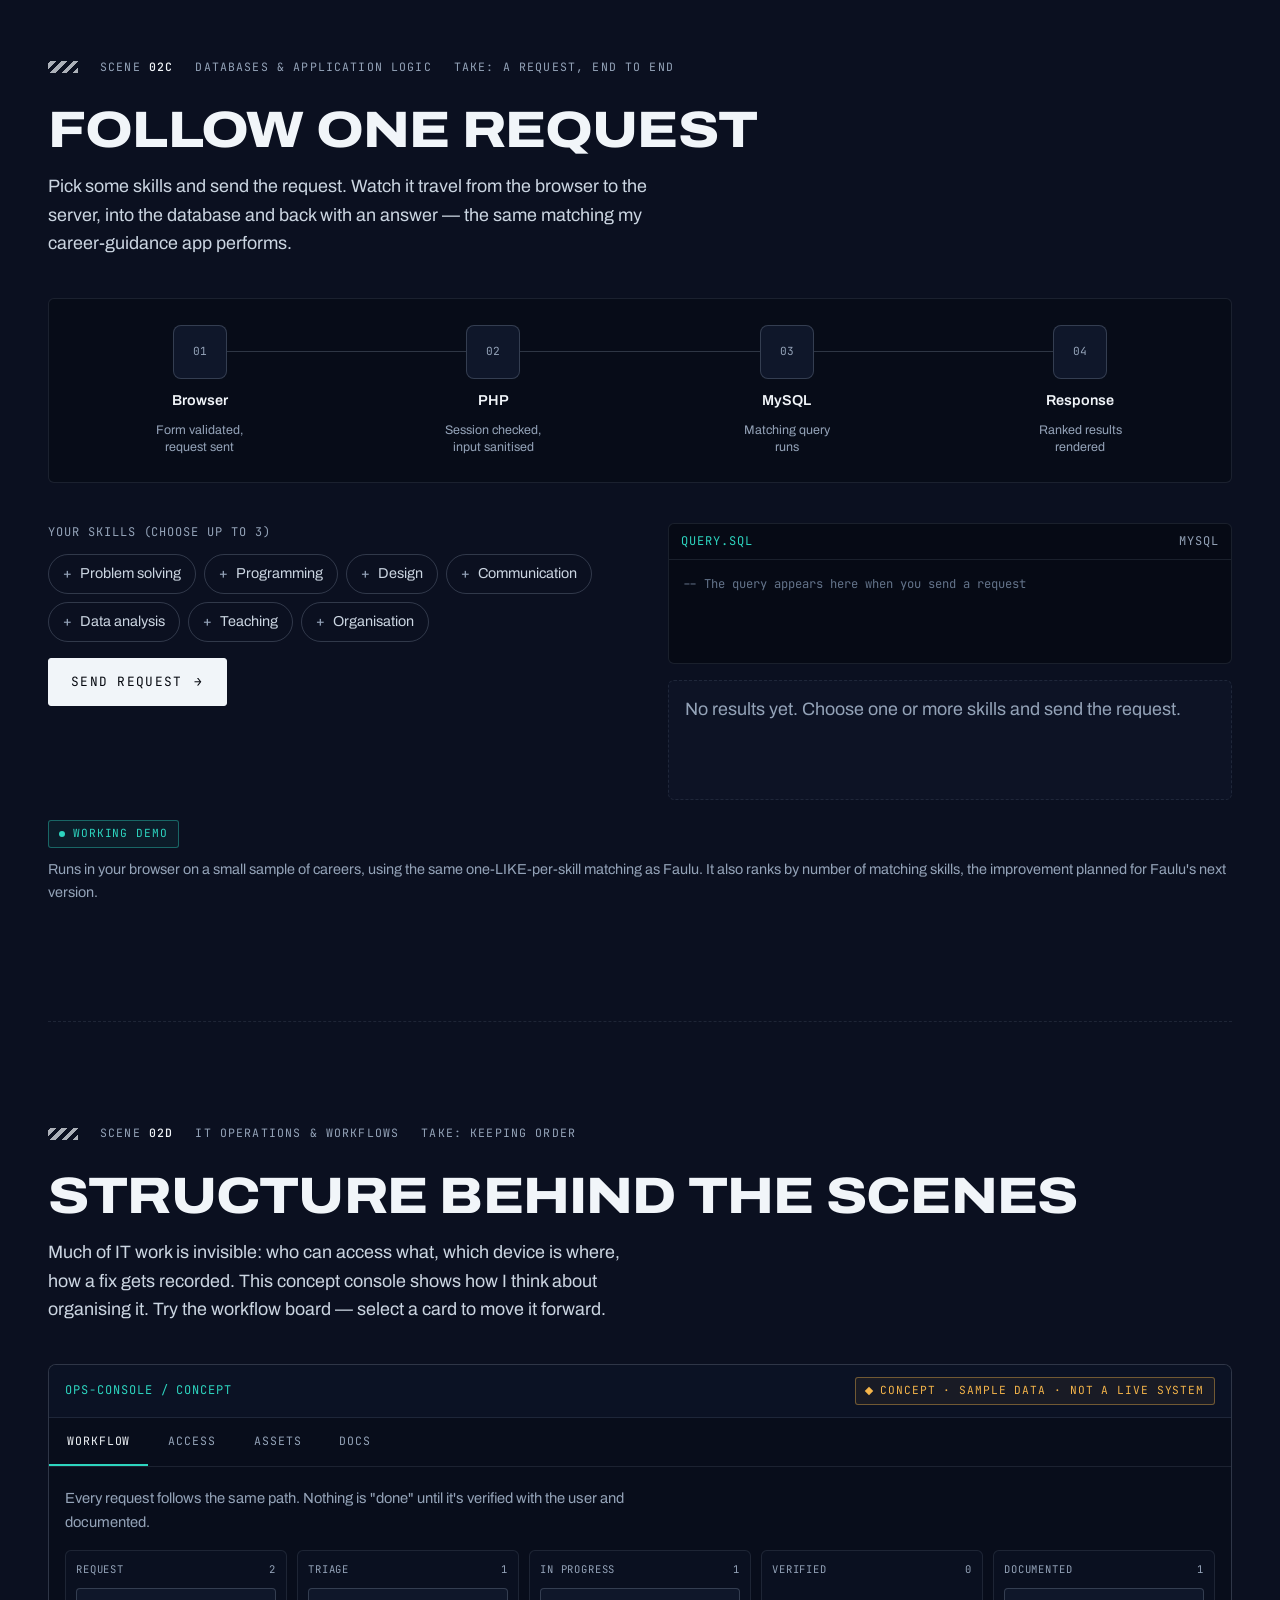
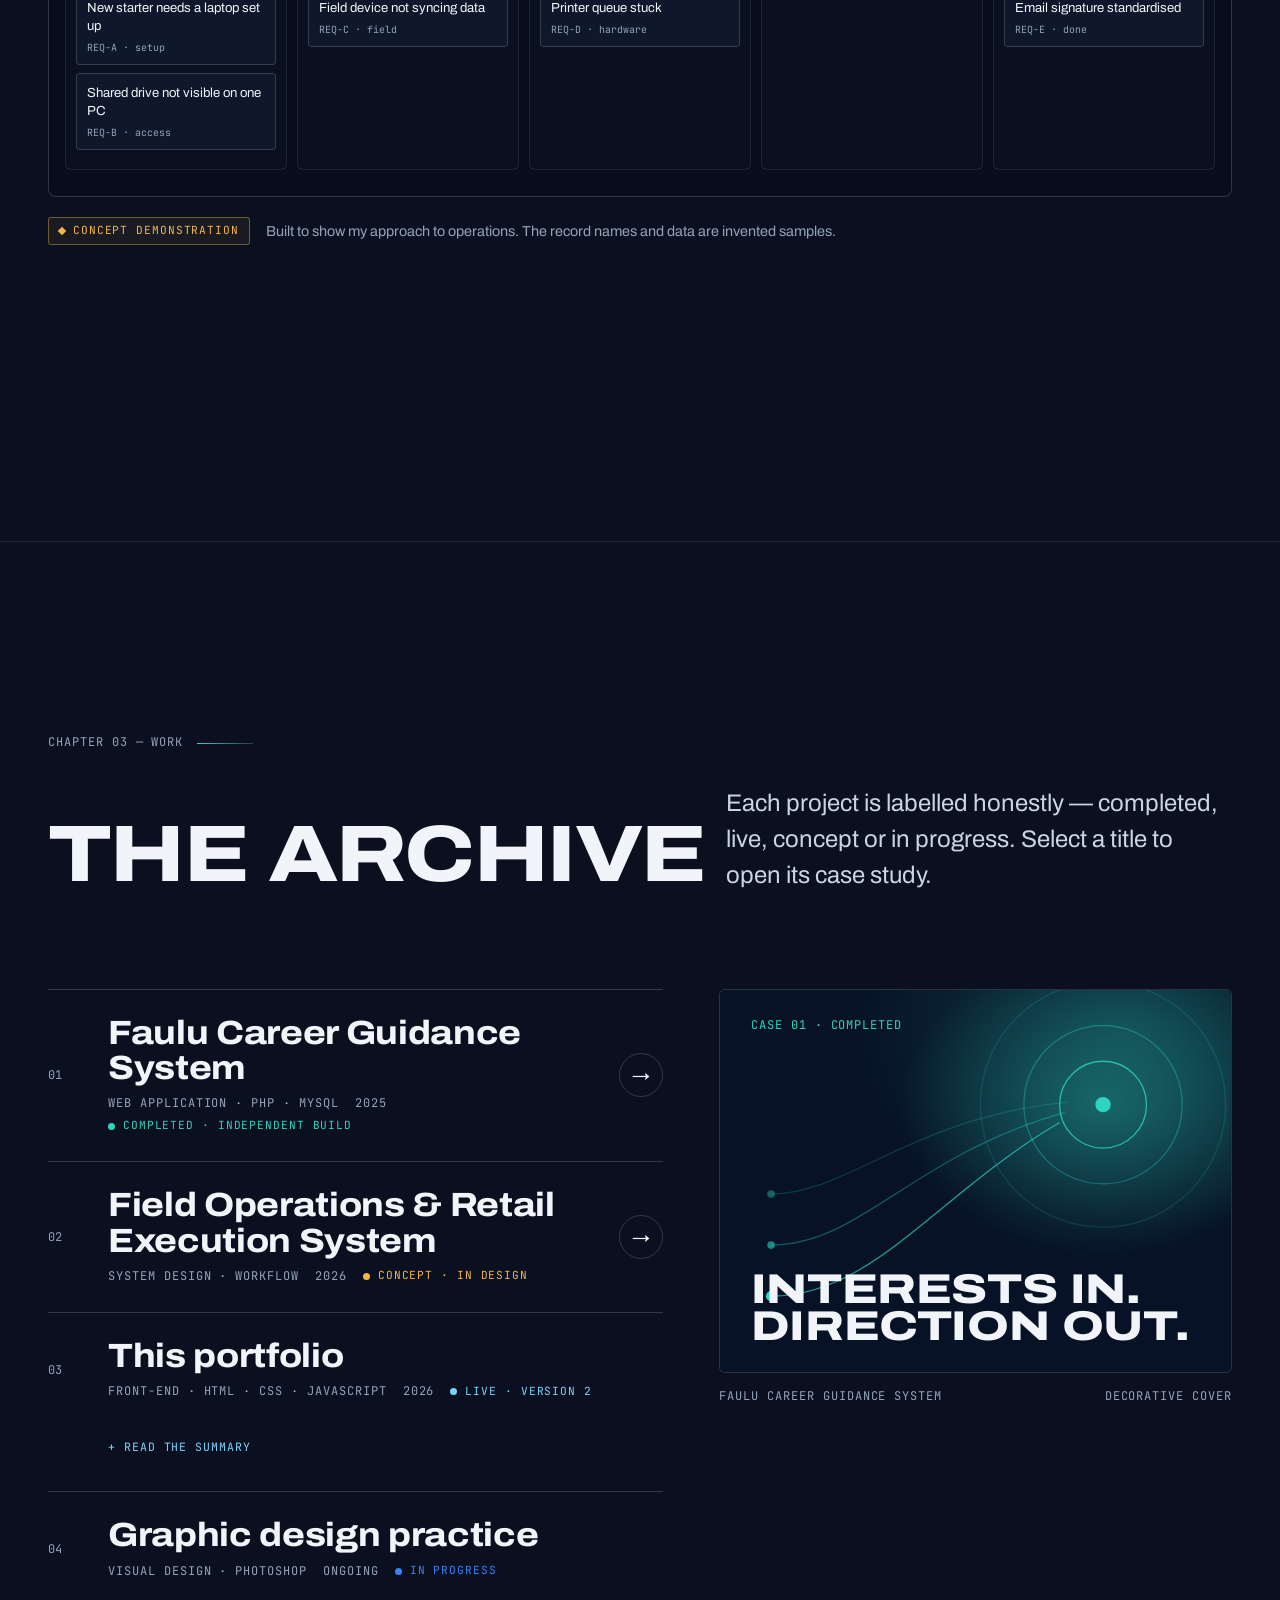
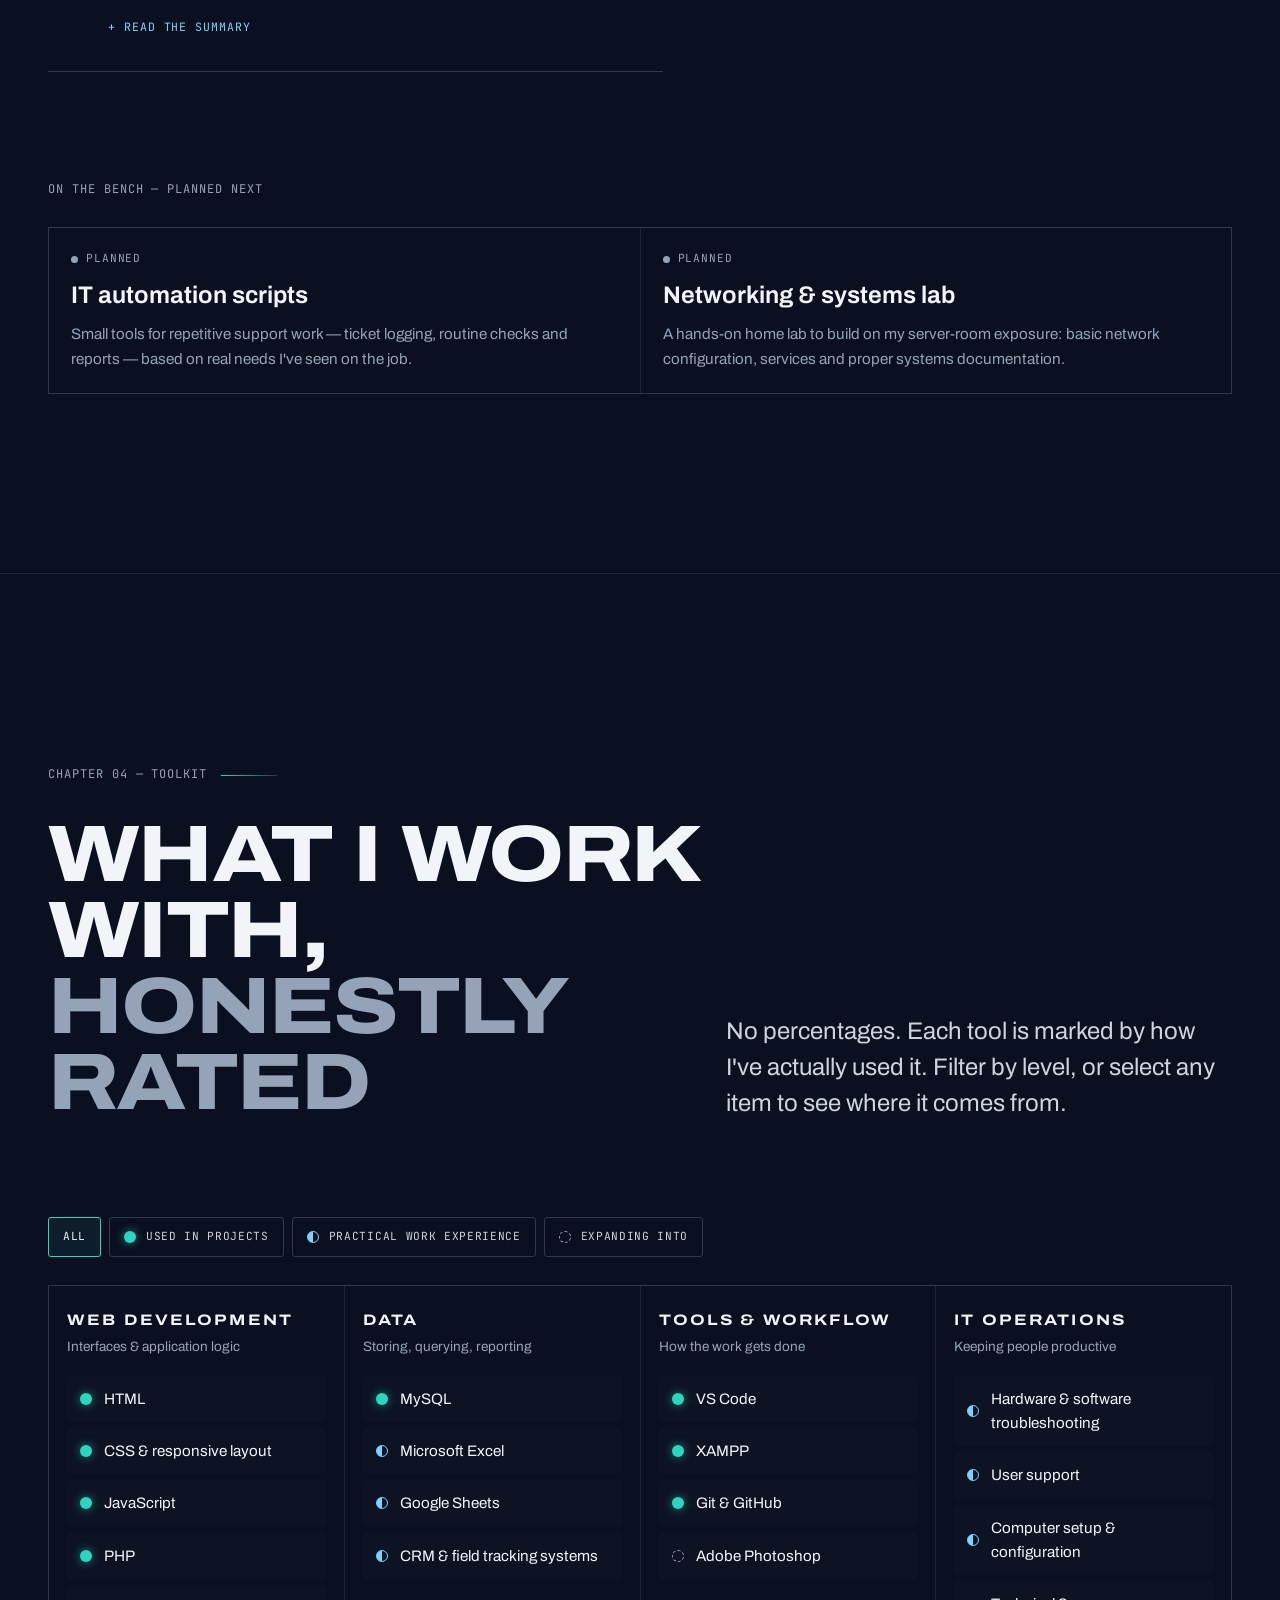
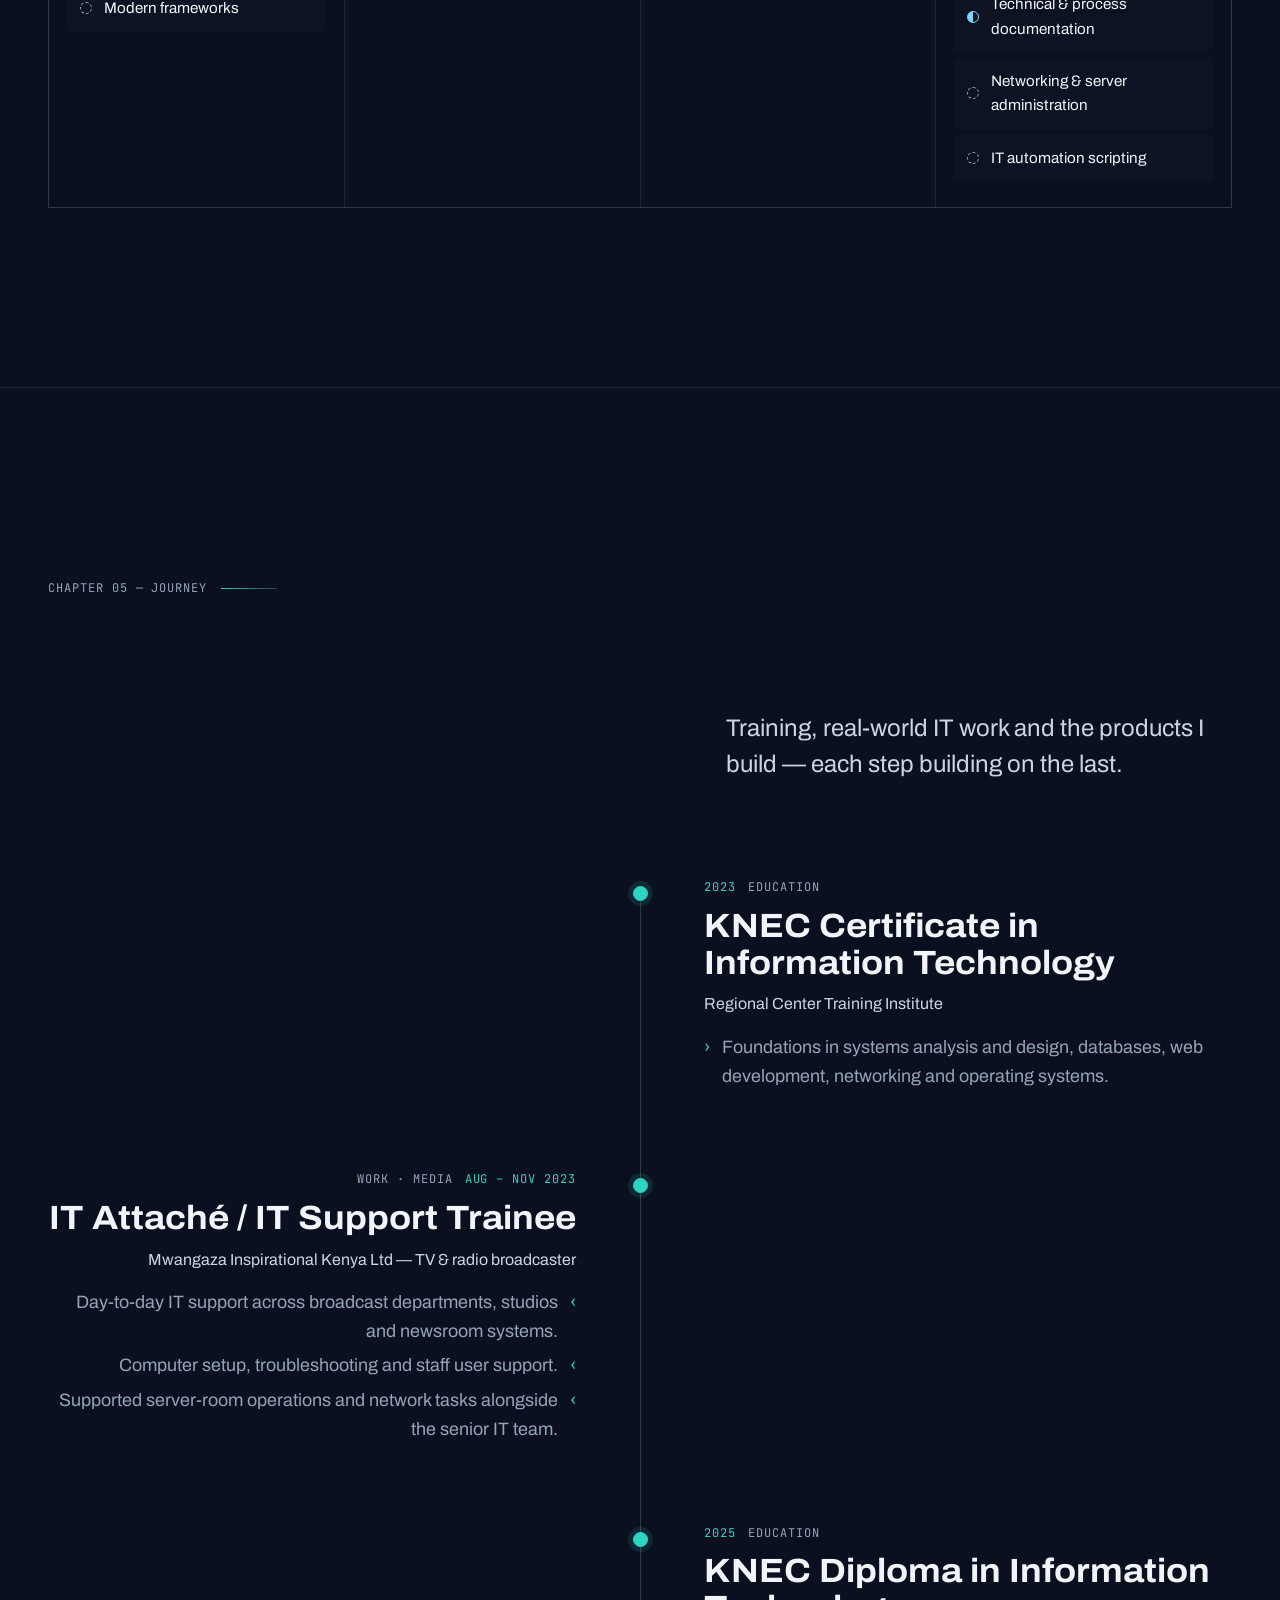
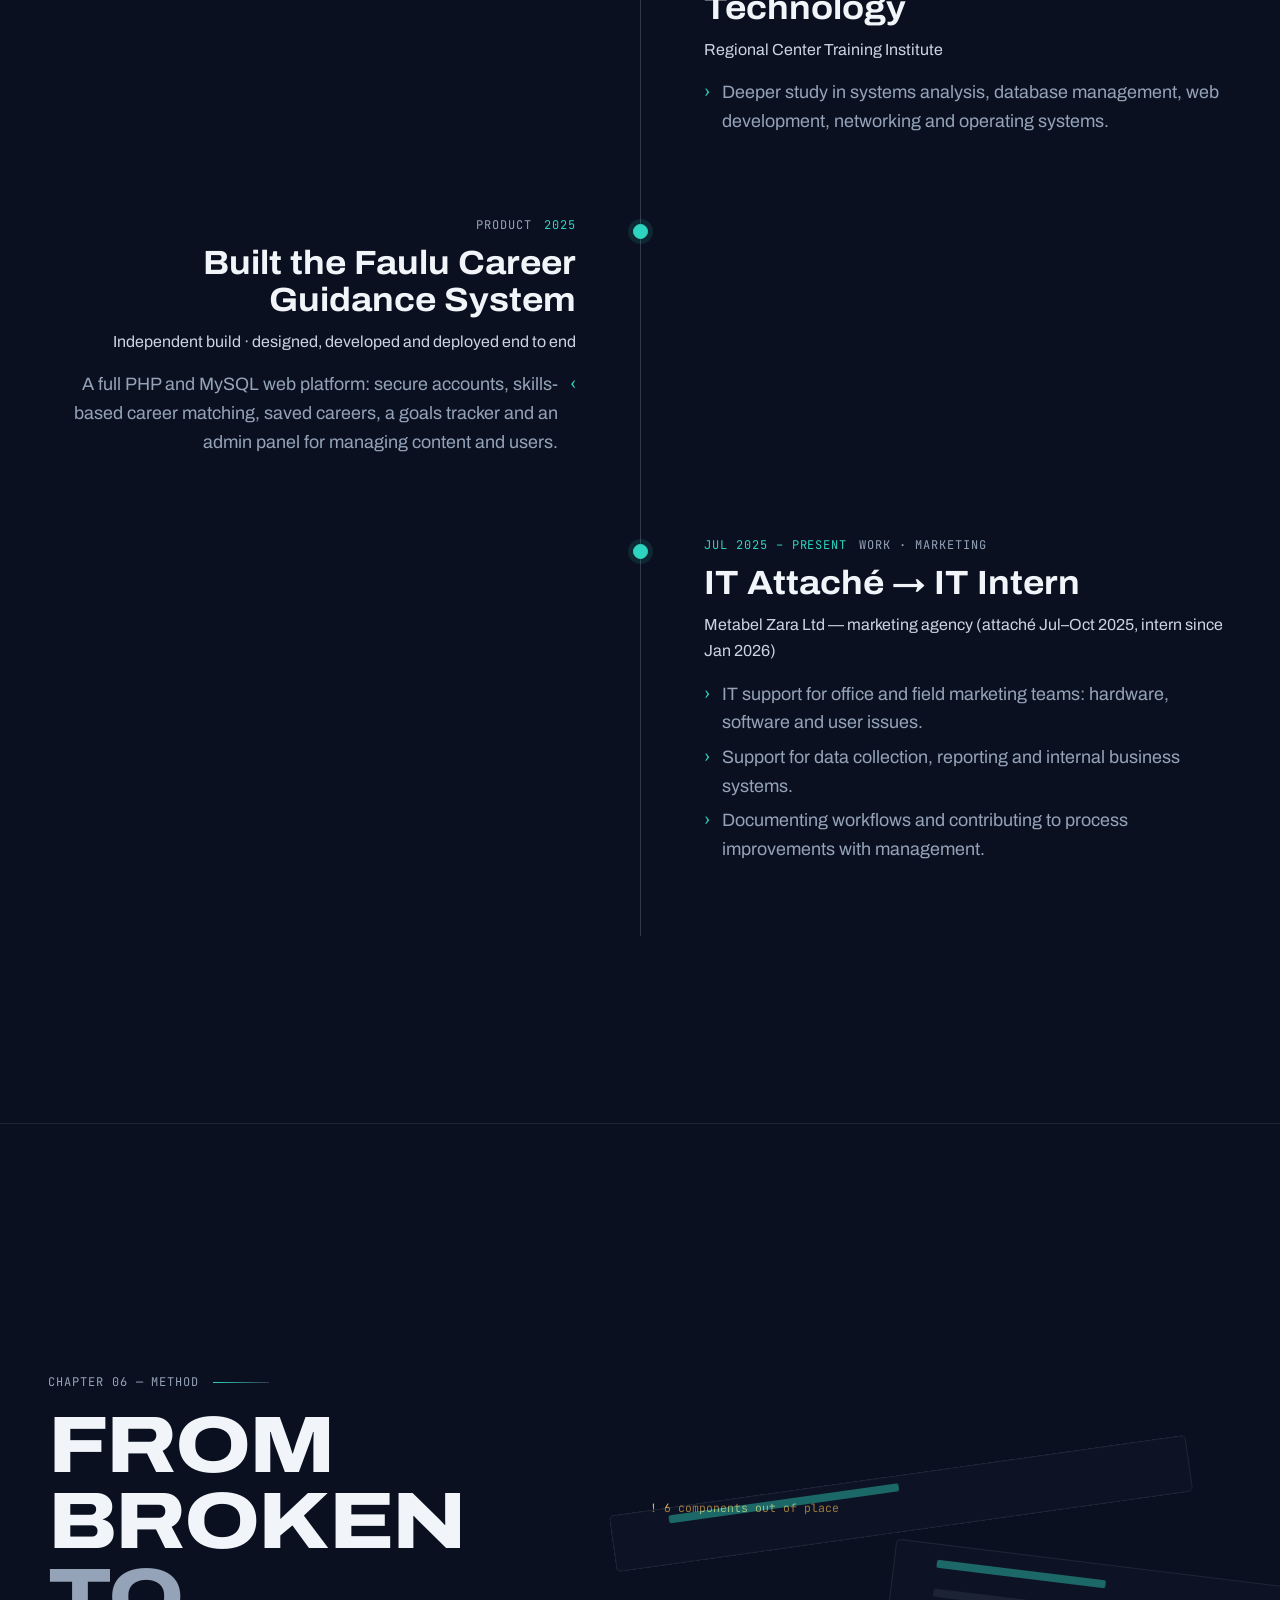
==== commit 0b878ed0: "Updated the project code to be more tech and have a cinematic portfolio look" ====
--- a/index.html
+++ b/index.html
@@ -1,485 +1,794 @@
-<!DOCTYPE html>
+<!doctype html>
 <html lang="en">
 <head>
-    <!-- ==========================================
-         BASIC META
-    =========================================== -->
-    <meta charset="UTF-8">
-    <meta name="viewport" content="width=device-width, initial-scale=1.0">
-    <script>if(localStorage.getItem("theme")==="dark"){document.documentElement.classList.add("theme-pending-dark");}</script>
-
-    <title>Tim Karani | IT Professional</title>
-
-    <meta name="description"
-        content="Official portfolio of Tim Karani - IT Professional, Web Developer and Creative Problem Solver. Using technology with purpose to create solutions that serve people and make a meaningful impact.">
-
-    <meta name="keywords"
-        content="Tim Karani, IT Professional, Web Developer, Portfolio, Graphic Designer, PHP Developer">
-
-    <meta name="author" content="Tim Karani">
-
-    <!-- Google Fonts -->
-    <link rel="preconnect" href="https://fonts.googleapis.com">
-    <link rel="preconnect" href="https://fonts.gstatic.com" crossorigin>
-
-    <link href="https://fonts.googleapis.com/css2?family=Inter:wght@300;400;500;600&family=Poppins:wght@400;500;600;700;800&display=swap"
-        rel="stylesheet">
-
-    <!-- Font Awesome -->
-    <link rel="stylesheet"
-        href="https://cdnjs.cloudflare.com/ajax/libs/font-awesome/6.7.2/css/all.min.css">
-
-    <!-- CSS -->
-    <link rel="stylesheet" href="assets/css/style.css">
-    <link rel="stylesheet" href="assets/css/responsive.css">
-    <link rel="stylesheet" href="assets/css/animations.css">
-    <link rel="stylesheet" href="assets/css/home.css">
-
-    <link rel="icon" href="assets/images/favicon.png">
-    <noscript><style>#loader{display:none !important;}</style></noscript>
+  <meta charset="utf-8">
+  <meta name="viewport" content="width=device-width, initial-scale=1, viewport-fit=cover">
+  <title>Tim Karani — IT Professional &amp; Web Developer, Nairobi</title>
+  <meta name="description" content="Tim Karani is an IT professional in Nairobi building practical web applications and supporting the technology people rely on every day. Technology with purpose.">
+  <meta name="author" content="Tim Karani">
+  <meta name="theme-color" content="#0B1020">
+  <link rel="canonical" href="https://tim-karani.netlify.app/">
+
+  <meta property="og:type" content="website">
+  <meta property="og:site_name" content="Tim Karani">
+  <meta property="og:title" content="Tim Karani — Technology with purpose">
+  <meta property="og:description" content="IT professional and web developer in Nairobi. Explore the work, the projects and the way I solve problems.">
+  <meta property="og:url" content="https://tim-karani.netlify.app/">
+  <meta property="og:image" content="https://tim-karani.netlify.app/assets/img/og-cover.png">
+  <meta property="og:image:width" content="1200">
+  <meta property="og:image:height" content="630">
+  <meta name="twitter:card" content="summary_large_image">
+  <meta name="twitter:title" content="Tim Karani — Technology with purpose">
+  <meta name="twitter:description" content="IT professional and web developer in Nairobi.">
+  <meta name="twitter:image" content="https://tim-karani.netlify.app/assets/img/og-cover.png">
+
+  <link rel="icon" href="/assets/img/favicon.svg" type="image/svg+xml">
+  <link rel="preconnect" href="https://fonts.googleapis.com">
+  <link rel="preconnect" href="https://fonts.gstatic.com" crossorigin>
+  <link rel="stylesheet" href="https://fonts.googleapis.com/css2?family=Archivo:wdth,wght@62..125,300..900&family=JetBrains+Mono:wght@400;500&display=swap">
+  <link rel="stylesheet" href="/assets/css/main.css">
+
+  <!-- Runs before paint: enables progressive enhancement + decides whether the intro plays -->
+  <script>
+    (function () {
+      var d = document.documentElement; d.classList.add('js');
+      var pref = null; try { pref = localStorage.getItem('tk-motion'); } catch (e) {}
+      var reduce = pref === 'off' || (pref !== 'on' && window.matchMedia('(prefers-reduced-motion: reduce)').matches);
+      if (reduce) d.classList.add('reduce-motion');
+      if (pref === 'on') d.classList.add('motion-forced');
+      var seen = false; try { seen = sessionStorage.getItem('tk-intro') === '1'; } catch (e) {}
+      if (!reduce && !seen && !location.hash) d.classList.add('intro-run', 'bars-on');
+      // Failsafe: if the main script never arrives, show everything as plain content.
+      setTimeout(function () { if (!window.__tkReady) d.classList.remove('js', 'intro-run', 'intro-play', 'bars-on'); }, 3500);
+    })();
+  </script>
+  <script type="module" src="/assets/js/main.js"></script>
+
+  <script type="application/ld+json">
+  {"@context":"https://schema.org","@type":"Person","name":"Tim Karani","jobTitle":"IT Professional","url":"https://tim-karani.netlify.app/","email":"mailto:timothykarani001@gmail.com","address":{"@type":"PostalAddress","addressLocality":"Nairobi","addressCountry":"KE"},"knowsAbout":["Web development","PHP","MySQL","JavaScript","IT support","Technical documentation"]}
+  </script>
 </head>
-
 <body>
-
-<div id="loader">
-
-<h2>
-
-Tim Karani
-
-</h2>
-
-</div>
-
-<div id="progress-bar"></div>
-
-<!-- ==========================================
-     HEADER
-=========================================== -->
-
-<div id="site-header"></div>
-
-<!-- ==========================================
-     HERO SECTION
-=========================================== -->
-
-<section class="hero">
-
-<div class="hero-text">
-
-<div class="availability-badge">
-    <span></span>
-    Available for Opportunities
-</div>
-
-<p class="greeting">
-
-Hello, I'm
-
-</p>
-
-<h1>
-
-Tim <span>Karani</span>
-
-</h1>
-
-<h2 id="typing-text"></h2>
-
-<p class="hero-description">
-
-I build practical digital solutions that simplify processes, improve everyday workflows, and create meaningful user experiences.
-
-Passionate about technology, creativity, and continuous learning, I strive to use my skills to serve people and make a lasting impact.
-
-</p>
-
-<p class="mission">
-
-<strong>
-
-Using technology with purpose to create solutions that serve people and make a meaningful impact.
-
-</strong>
-
-</p>
-
-<div class="hero-buttons">
-
-<a href="projects.html" class="btn primary-btn">
-
-View My Work
-
-</a>
-
-<a href="assets/documents/Tim_Karani_CV.pdf"
-class="btn secondary-btn" download>
-
-Download CV
-
-</a>
-
-<a href="contact.html" class="btn outline-btn">
-
-Let's Connect
-
-</a>
-
-</div>
-
-</div>
-
-<div class="hero-image">
-
-    <div class="hero-glow"></div>
-
-    <div class="floating-circle circle-1"></div>
-
-    <div class="floating-circle circle-2"></div>
-
-    <div class="floating-square square-1"></div>
-
-    <div class="floating-square square-2"></div>
-
-    <img src="assets/images/profile.jpg"
-         alt="Tim Karani">
-
-</div>
-
-</section>
-
-<!-- ==========================================
-     ABOUT PREVIEW
-=========================================== -->
-
-<section class="about-preview">
-
-<div class="section-title">
-
-<h2>About Me</h2>
-
-<p>
-
-A purpose-driven IT Professional passionate about solving problems through technology.
-
-</p>
-
-</div>
-
-<div class="about-content">
-
-<p>
-
-I believe technology should make life easier, businesses stronger, and communities better.
-
-From developing web applications to supporting IT infrastructure and exploring creative design, I enjoy building practical solutions that create real impact.
-
-</p>
-
-<a href="about.html" class="btn primary-btn">
-
-Read More
-
-</a>
-
-</div>
-
-</section>
-
-<!-- ==========================================
-     TECH STACK
-=========================================== -->
-
-<section class="tech-stack">
-
-<div class="section-title">
-
-<h2>Tech Stack</h2>
-
-<p>
-
-Technologies and tools I use.
-
-</p>
-
-</div>
-
-<div class="tech-grid">
-
-<div class="tech-card"><i class="fab fa-html5"></i><h3>HTML5</h3></div>
-
-<div class="tech-card"><i class="fab fa-css3-alt"></i><h3>CSS3</h3></div>
-
-<div class="tech-card"><i class="fab fa-js"></i><h3>JavaScript</h3></div>
-
-<div class="tech-card"><i class="fab fa-php"></i><h3>PHP</h3></div>
-
-<div class="tech-card"><i class="fas fa-database"></i><h3>MySQL</h3></div>
-
-<div class="tech-card"><i class="fab fa-git-alt"></i><h3>Git</h3></div>
-
-<div class="tech-card"><i class="fab fa-github"></i><h3>GitHub</h3></div>
-
-<div class="tech-card"><i class="fas fa-code"></i><h3>VS Code</h3></div>
-
-<div class="tech-card"><i class="fas fa-server"></i><h3>XAMPP</h3></div>
-
-<div class="tech-card"><i class="fas fa-palette"></i><h3>Photoshop</h3></div>
-
-</div>
-
-</section>
-
-<!-- ==========================================
-     FEATURED PROJECTS
-=========================================== -->
-
-<section class="featured-projects">
-
-<div class="section-title">
-
-<h2>Featured Projects</h2>
-
-<p>
-
-Projects that reflect my passion for building practical technology solutions.
-
-</p>
-
-</div>
-
-<div class="projects-grid">
-
-<article class="project-card">
-
-<h3>Career Guidance System</h3>
-
-<p>
-
-A PHP and MySQL web application developed as my diploma capstone project, helping students discover career paths based on their interests and skills.
-
-</p>
-
-<a href="projects.html">
-
-Learn More →
-
-</a>
-
-</article>
-
-<article class="project-card">
-
-<h3>Personal Portfolio Website</h3>
-
-<p>
-
-The website you're viewing now—designed to showcase my journey, skills, projects, and professional growth.
-
-</p>
-
-<a href="projects.html">
-
-Learn More →
-
-</a>
-
-</article>
-
-<article class="project-card">
-
-<h3>Graphic Design Journey</h3>
-
-<p>
-
-A growing collection of creative work as I continue developing my graphic design skills.
-
-</p>
-
-<a href="projects.html">
-
-Learn More →
-
-</a>
-
-</article>
-
-</div>
-
-</section>
-
-<!-- ==========================================
-     SERVICES
-=========================================== -->
-
-<section class="services">
-
-<div class="section-title">
-
-<h2>Services</h2>
-
-<p>
-
-How I can help.
-
-</p>
-
-</div>
-
-<div class="services-grid">
-
-<div class="service-card">
-
-<i class="fas fa-laptop-code"></i>
-
-<h3>Web Development</h3>
-
-<p>
-
-Responsive websites and dynamic web applications.
-
-</p>
-
-</div>
-
-<div class="service-card">
-
-<i class="fas fa-paint-brush"></i>
-
-<h3>Graphic Design</h3>
-
-<p>
-
-Creative visual solutions for digital communication.
-
-</p>
-
-</div>
-
-<div class="service-card">
-
-<i class="fas fa-network-wired"></i>
-
-<h3>IT Support</h3>
-
-<p>
-
-Reliable technical support, troubleshooting, and systems assistance.
-
-</p>
-
-</div>
-
-</div>
-
-</section>
-
-<!-- ==========================================
-     TIMELINE PREVIEW
-=========================================== -->
-
-<section class="timeline">
-
-<div class="section-title">
-
-<h2>My Journey</h2>
-
-</div>
-
-<div class="timeline-container">
-
-<div class="timeline-item">
-
-<h3>2023</h3>
-
-<p>KNEC Certificate in Information Technology (CIT)</p>
-
-</div>
-
-<div class="timeline-item">
-
-<h3>Late 2023</h3>
-
-<p>Industrial Attachment – Mwangaza Inspirational Kenya Ltd</p>
-
-</div>
-
-<div class="timeline-item">
-
-<h3>2025</h3>
-
-<p>KNEC Diploma in Information Technology (DIT)</p>
-
-</div>
-
-<div class="timeline-item">
-
-<h3>2025</h3>
-
-<p>Built Career Guidance System (PHP)</p>
-
-</div>
-
-<div class="timeline-item">
-
-<h3>Mid 2025</h3>
-
-<p>Joined as IT Attaché</p>
-
-</div>
-
-<div class="timeline-item">
-
-<h3>2026 – Present</h3>
-
-<p>IT Intern</p>
-
-</div>
-
-</div>
-
-</section>
-
-<!-- ==========================================
-     CALL TO ACTION
-=========================================== -->
-
-<section class="cta">
-
-<h2>
-
-Let's Build Something Meaningful Together
-
-</h2>
-
-<p>
-
-Whether it's developing a website, supporting IT operations, or exploring innovative solutions, I'd love to connect and collaborate.
-
-</p>
-
-<a href="contact.html" class="btn primary-btn">
-
-Get In Touch
-
-</a>
-
-</section>
-
-<!-- ==========================================
-     FOOTER
-=========================================== -->
-
-<div id="site-footer"></div>
-
-<script src="assets/js/partials.js" defer></script>
-<script src="assets/js/script.js" defer></script>
-
-<button id="backToTop">
-
-<i class="fas fa-arrow-up"></i>
-
-</button>
-
+  <a class="skip-link" href="#main">Skip to content</a>
+  <div class="grain" aria-hidden="true"></div>
+  <div class="progress" aria-hidden="true"><div class="progress__bar"></div></div>
+
+  <header class="site-nav" id="top-nav">
+    <a class="brand" href="#top" aria-label="Tim Karani — back to top">
+      <span class="brand__mark" aria-hidden="true">TK</span>
+      <span class="brand__name">Tim Karani</span>
+    </a>
+    <p class="chapter-now" aria-hidden="true"><b data-chapter-num>00</b> / <span data-chapter-name>Opening</span></p>
+    <nav aria-label="Chapters">
+      <ul class="nav-links">
+        <li><a href="#identity"><span>01</span>Identity</a></li>
+        <li><a href="#capabilities"><span>02</span>Capabilities</a></li>
+        <li><a href="#work"><span>03</span>Work</a></li>
+        <li><a href="#toolkit"><span>04</span>Toolkit</a></li>
+        <li><a href="#journey"><span>05</span>Journey</a></li>
+        <li><a href="#method"><span>06</span>Method</a></li>
+        <li><a href="#contact"><span>07</span>Contact</a></li>
+      </ul>
+    </nav>
+    <div class="nav-tools">
+      <button class="motion-toggle" type="button" aria-pressed="true" data-motion-toggle>Motion: on</button>
+      <button class="menu-toggle" type="button" aria-expanded="false" aria-controls="menu" data-menu-open>Menu</button>
+    </div>
+  </header>
+
+  <div class="menu-panel" id="menu" role="dialog" aria-modal="true" aria-label="Chapters" hidden>
+    <button class="menu-toggle menu-close" type="button" data-menu-close>Close</button>
+    <ol>
+      <li><a href="#identity"><span>01</span>Identity</a></li>
+      <li><a href="#capabilities"><span>02</span>Capabilities</a></li>
+      <li><a href="#work"><span>03</span>Work</a></li>
+      <li><a href="#toolkit"><span>04</span>Toolkit</a></li>
+      <li><a href="#journey"><span>05</span>Journey</a></li>
+      <li><a href="#method"><span>06</span>Method</a></li>
+      <li><a href="#contact"><span>07</span>Contact</a></li>
+    </ol>
+    <div class="menu-foot">
+      <a class="mono link-line" href="mailto:timothykarani001@gmail.com">timothykarani001@gmail.com</a>
+      <a class="mono link-line" href="/assets/documents/Tim_Karani_CV.pdf" download>Download CV</a>
+    </div>
+  </div>
+
+  <main id="main">
+    <!-- ============================== OPENING ============================== -->
+    <section class="hero" id="top" aria-labelledby="hero-name" data-chapter="00" data-chapter-label="Opening">
+      <canvas class="hero__canvas" aria-hidden="true"></canvas>
+      <div class="hero__vignette" aria-hidden="true"></div>
+      <div class="hero__beam" aria-hidden="true"></div>
+      <div class="letterbox letterbox--top" aria-hidden="true"></div>
+      <div class="letterbox letterbox--bottom" aria-hidden="true"></div>
+
+      <div class="hero__boot" data-intro="boot" aria-hidden="true">
+        <p class="label"><span class="dot"></span>Signal acquired</p>
+        <p class="label">Nairobi, KE &nbsp;·&nbsp; 01°17′S 36°49′E</p>
+      </div>
+
+      <div class="hero__meta" data-intro="kicker" aria-hidden="true">
+        <p class="label">Reel 01 · Portfolio</p>
+        <p class="label tc" data-timecode>TC 00:00:00:00</p>
+        <hr>
+        <p class="label">Web applications</p>
+        <p class="label">IT support &amp; systems</p>
+        <p class="label">Operations &amp; documentation</p>
+      </div>
+
+      <div class="wrap hero__inner">
+        <p class="label label--teal hero__kicker" data-intro="kicker">IT Professional · Portfolio 2026</p>
+        <h1 class="hero__name" id="hero-name">
+          <span class="line line--1"><span>Tim</span></span>
+          <span class="line line--2"><span>Karani</span></span>
+        </h1>
+        <ul class="hero__descriptor label" data-intro="kicker" aria-label="Roles">
+          <li>IT Professional</li><li>Web Developer</li><li>Technology problem-solver</li>
+        </ul>
+
+        <div class="hero__grid" data-intro="identity">
+          <p class="hero__tagline">Technology with purpose. <em>Solutions that make a difference.</em></p>
+          <div>
+            <p class="hero__intro">I support the systems people rely on every day and build web applications that solve practical problems — from troubleshooting a broken workstation to designing a PHP and MySQL app from scratch.</p>
+            <div class="hero__cta" data-intro="cta">
+              <a class="btn btn--primary" href="#work">Explore my work <span class="arrow" aria-hidden="true">→</span></a>
+              <a class="btn" href="#contact">Let's connect</a>
+            </div>
+          </div>
+        </div>
+      </div>
+
+      <a class="scroll-cue" href="#identity" data-intro="cue" aria-label="Scroll to chapter one">
+        <span class="label">Scroll</span><span class="scroll-cue__line"></span>
+      </a>
+      <button class="skip-intro" type="button" data-skip-intro hidden>Skip intro ⏭</button>
+    </section>
+
+    <!-- ============================== 01 IDENTITY ============================== -->
+    <section class="chapter" id="identity" aria-labelledby="identity-title" data-chapter="01" data-chapter-label="Identity">
+      <div class="wrap">
+        <div class="chapter__head">
+          <p class="label chapter__num" data-reveal>Chapter 01 — Identity</p>
+          <h2 class="chapter__title" id="identity-title" data-reveal="mask">The person <span class="soft">behind the work</span></h2>
+        </div>
+
+        <div class="identity">
+          <p class="identity__statement" data-reveal>I learned IT the practical way — <span class="hl">in broadcast studios, server rooms and busy offices</span> — <span class="dim">and I bring that same practicality to every line of code I write.</span></p>
+
+          <div class="story" data-reveal>
+            <p>I've spent nearly two years working in IT, across a TV and radio broadcaster and a busy marketing agency. I keep people, devices and business systems running, and I design and build the web applications that make everyday work easier.</p>
+            <p>At <strong>Mwangaza Inspirational Kenya Ltd</strong>, a TV and radio broadcaster, I supported IT in a production-critical environment: studios, newsroom systems and a server room that can't go offline mid-broadcast.</p>
+            <p>At <strong>Metabel Zara Ltd</strong>, a marketing agency, I've been part of the IT function since July 2025. I support office and field teams, business systems, data collection and reporting, and I document the workflows that keep it all running. Alongside that I built <strong>Faulu</strong>, a complete PHP and MySQL career-guidance platform, from the ground up.</p>
+            <p>That work rests on a <strong>KNEC Certificate (2023)</strong> and <strong>Diploma in Information Technology (2025)</strong> from Regional Center Training Institute. Every role since has brought problems nobody had written a manual for, and solving them shaped how I work: understand the problem, work through it methodically, document it, and leave things better than I found them.</p>
+          </div>
+
+          <aside class="identity__dossier" data-reveal style="--d:.15s" aria-label="Profile summary">
+            <div class="dossier">
+              <div class="dossier__frame">
+                <!-- Viewfinder monogram. To use a real portrait, save it as /assets/images/portrait.jpg
+                     (square, at least 800px) and add inside this frame:
+                     <img src="/assets/images/portrait.jpg" alt="Portrait of Tim Karani" width="800" height="800" loading="lazy" decoding="async"> -->
+                <span class="viewfinder" aria-hidden="true">
+                  <span class="viewfinder__ring"></span><span class="viewfinder__ring viewfinder__ring--2"></span>
+                  <span class="viewfinder__cross"></span>
+                  <span class="viewfinder__mono">TK</span>
+                  <span class="viewfinder__read label">F2.8 · 35mm · ISO 400</span>
+                </span>
+                <span class="dossier__corner dossier__corner--tl" aria-hidden="true"></span>
+                <span class="dossier__corner dossier__corner--tr" aria-hidden="true"></span>
+                <span class="dossier__corner dossier__corner--bl" aria-hidden="true"></span>
+                <span class="dossier__corner dossier__corner--br" aria-hidden="true"></span>
+                <span class="dossier__rec label" aria-hidden="true">Rec · Subject file</span>
+              </div>
+              <dl>
+                <div><dt>Name</dt><dd>Tim Karani</dd></div>
+                <div><dt>Base</dt><dd>Nairobi, Kenya</dd></div>
+                <div><dt>Now</dt><dd>IT team, Metabel Zara Ltd</dd></div>
+                <div><dt>Experience</dt><dd>Nearly 2 years in IT · media &amp; marketing</dd></div>
+                <div><dt>Focus</dt><dd>Web applications · IT support · Operations &amp; documentation</dd></div>
+                <div><dt>Available</dt><dd><span class="dot"></span>Remote web projects: web apps &amp; websites</dd></div>
+              </dl>
+            </div>
+          </aside>
+
+          <ol class="principles" data-reveal aria-label="How I work">
+            <li><span class="label label--teal">P/01</span><div><h3>Practical over complicated</h3><p>The best fix is the one people can actually use and maintain after I've left the room.</p></div></li>
+            <li><span class="label label--teal">P/02</span><div><h3>Understand the person, not just the ticket</h3><p>Good support starts with listening to what's frustrating someone — the fault is often only half of it.</p></div></li>
+            <li><span class="label label--teal">P/03</span><div><h3>Write it down</h3><p>Documented processes and fixes are how reliable systems — and reliable teams — are built.</p></div></li>
+          </ol>
+        </div>
+      </div>
+    </section>
+
+    <!-- ============================== 02 CAPABILITIES ============================== -->
+    <section class="chapter" id="capabilities" aria-labelledby="cap-title" data-chapter="02" data-chapter-label="Capabilities">
+      <div class="wrap">
+        <div class="chapter__head">
+          <p class="label chapter__num" data-reveal>Chapter 02 — Capabilities</p>
+          <h2 class="chapter__title" id="cap-title" data-reveal="mask">Don't read the skills. <span class="soft">Watch them work.</span></h2>
+          <p class="chapter__lede" data-reveal>Four short scenes, each one a working demonstration. Some show real experience; some are interactive models of how I think. Each is labelled so you always know which is which.</p>
+        </div>
+
+        <!-- ---------- SCENE A: WEB ---------- -->
+        <article class="scene" id="scene-web" aria-labelledby="scene-web-title">
+          <div class="slate" data-reveal><span class="slate__clap" aria-hidden="true"></span><span>Scene <b>02A</b></span><span>Web development</span><span>Take: Login → Dashboard</span></div>
+          <h3 class="scene__title" id="scene-web-title" data-reveal>Building a digital experience</h3>
+          <p class="scene__lede" data-reveal>Scroll through how a feature comes together, layer by layer — the way I built the login and recommendations flow in my career-guidance app.</p>
+
+          <div class="build" data-step="1" data-scene="build">
+            <div class="build__stage">
+              <div class="browser" aria-hidden="true">
+                <div class="browser__bar"><span class="browser__dots"><i></i><i></i><i></i></span><span class="browser__url" data-build-url>localhost/faulu/login.php</span></div>
+                <div class="browser__view">
+                  <div class="bv bv-wire">
+                    <div class="box" style="inset:4% 4% auto 4%;height:12%"><span>&lt;header&gt;</span></div>
+                    <div class="box" style="left:28%;right:28%;top:24%;bottom:12%"><span>&lt;form&gt;</span></div>
+                    <div class="box" style="left:33%;right:33%;top:38%;height:11%"><span>&lt;input email&gt;</span></div>
+                    <div class="box" style="left:33%;right:33%;top:54%;height:11%"><span>&lt;input password&gt;</span></div>
+                    <div class="box" style="left:33%;right:33%;top:71%;height:10%"><span>&lt;button&gt;</span></div>
+                  </div>
+                  <div class="app">
+                    <div class="app__top"><span class="app__logo">FAULU</span><span class="mono" style="font-size:.85em">Career guidance</span></div>
+                    <div class="app__body">
+                      <div class="login">
+                        <b>Welcome back</b>
+                        <div class="field field--email"><i>Email</i><u></u><em>Enter a valid email address</em></div>
+                        <div class="field"><i>Password</i><u></u></div>
+                        <div class="login__btn">Sign in</div>
+                      </div>
+                      <div class="dash">
+                        <div class="dash__side"><span></span><span></span><span></span><span></span></div>
+                        <div class="dash__main">
+                          <b>Your career matches</b>
+                          <span class="mono" style="color:var(--muted);font-size:.8em">Based on your questionnaire</span>
+                          <div class="rec"><span>Software Developer</span><small>strong</small></div>
+                          <div class="rec"><span>IT Support Specialist</span><small>strong</small></div>
+                          <div class="rec"><span>Graphic Designer</span><small>good</small></div>
+                        </div>
+                      </div>
+                    </div>
+                  </div>
+                </div>
+              </div>
+              <div class="codecard" aria-hidden="true">
+                <div class="codecard__tab"><span data-code-file>login.html</span><span data-code-lang>HTML</span></div>
+                <pre data-code></pre>
+              </div>
+            </div>
+
+            <ol class="build__steps">
+              <li class="build__step" data-step-trigger="1">
+                <span class="label">Layer 01 · Structure</span>
+                <h4>Start with meaning, not decoration</h4>
+                <p>Semantic HTML first: a real form, real labels, real buttons. It's what makes a page accessible and easy to style later.</p>
+                <span class="label build__tech">HTML</span>
+              </li>
+              <li class="build__step" data-step-trigger="2">
+                <span class="label">Layer 02 · Presentation</span>
+                <h4>Make it clear on every screen</h4>
+                <p>CSS gives it hierarchy and a responsive layout that works on a small Android phone as well as a desktop.</p>
+                <span class="label build__tech">CSS · Responsive layout</span>
+              </li>
+              <li class="build__step" data-step-trigger="3">
+                <span class="label">Layer 03 · Behaviour</span>
+                <h4>Check every input, twice</h4>
+                <p>HTML5 catches obvious mistakes in the browser. PHP then checks every field again on the server — required fields, password strength, matching confirmation — because the browser can't be trusted on its own.</p>
+                <span class="label build__tech">HTML5 · PHP validation</span>
+              </li>
+              <li class="build__step" data-step-trigger="4">
+                <span class="label">Layer 04 · Application logic</span>
+                <h4>Authenticate safely</h4>
+                <p>PHP looks the user up by email or username with a prepared statement, checks the bcrypt hash and starts a fresh session. Every form also carries a CSRF token.</p>
+                <span class="label build__tech">PHP · Sessions · Auth</span>
+              </li>
+              <li class="build__step" data-step-trigger="5">
+                <span class="label">Layer 05 · Data</span>
+                <h4>Turn skills into careers</h4>
+                <p>MySQL stores each career with the skills it requires. The query returns every career that matches the skills a student picked, and the result is saved to their history.</p>
+                <span class="label build__tech">MySQL</span>
+              </li>
+            </ol>
+          </div>
+          <p class="scene__note"><span class="flag">Illustrative recreation</span> The interface is a simplified, animated rebuild. Code in layers 03–05 is excerpted from the real app; layers 01–02 are illustrative. <a class="link-line" href="/projects/faulu-career-guidance.html">See the full case study →</a></p>
+        </article>
+
+        <!-- ---------- SCENE B: SUPPORT ---------- -->
+        <article class="scene" id="scene-support" aria-labelledby="scene-support-title">
+          <div class="slate" data-reveal><span class="slate__clap" aria-hidden="true"></span><span>Scene <b>02B</b></span><span>IT support &amp; systems</span><span>Take: The support desk</span></div>
+          <h3 class="scene__title" id="scene-support-title" data-reveal>When something stops working</h3>
+          <p class="scene__lede" data-reveal>Choose a device on the map. The console shows how I'd work through the kind of issue I handle in my day-to-day IT work — methodically, and with a note left behind.</p>
+
+          <div class="ops" data-scene="support">
+            <div class="netmap" role="group" aria-label="Office technology map — choose a device">
+              <svg class="wires" viewBox="0 0 100 100" preserveAspectRatio="none" aria-hidden="true">
+                <path d="M50 50 L18 24"/><path d="M50 50 L82 24"/><path d="M50 50 L16 74"/><path d="M50 50 L84 74"/><path d="M50 50 L50 86"/>
+                <path class="flow" data-wire="workstation" d="M50 50 L18 24"/>
+                <path class="flow" data-wire="printer" d="M50 50 L82 24"/>
+                <path class="flow" data-wire="studio" d="M50 50 L16 74"/>
+                <path class="flow" data-wire="field" d="M50 50 L84 74"/>
+                <path class="flow" data-wire="server" d="M50 50 L50 86"/>
+              </svg>
+              <button class="node node--hub" type="button" style="left:50%;top:50%" data-node="network" aria-pressed="false">
+                <span class="node__icon"><svg viewBox="0 0 24 24" fill="none" stroke="currentColor" stroke-width="1.6" stroke-linecap="round"><rect x="3" y="14" width="18" height="6" rx="1.5"/><path d="M7 17h.01M11 17h.01M12 14V9M8 6a6 6 0 0 1 8 0M5.5 3.5a10 10 0 0 1 13 0"/></svg></span>
+                <span class="node__label">Network</span>
+              </button>
+              <button class="node" type="button" style="left:18%;top:24%" data-node="workstation" aria-pressed="false">
+                <span class="node__icon"><svg viewBox="0 0 24 24" fill="none" stroke="currentColor" stroke-width="1.6" stroke-linecap="round"><rect x="3" y="4" width="18" height="12" rx="1.5"/><path d="M8 20h8M12 16v4"/></svg></span>
+                <span class="node__label">Workstation</span>
+              </button>
+              <button class="node" type="button" style="left:82%;top:24%" data-node="printer" aria-pressed="false">
+                <span class="node__icon"><svg viewBox="0 0 24 24" fill="none" stroke="currentColor" stroke-width="1.6" stroke-linecap="round"><path d="M7 9V3h10v6"/><rect x="3" y="9" width="18" height="8" rx="1.5"/><path d="M7 14h10v7H7z"/></svg></span>
+                <span class="node__label">Printer</span>
+              </button>
+              <button class="node" type="button" style="left:16%;top:74%" data-node="studio" aria-pressed="false">
+                <span class="node__icon"><svg viewBox="0 0 24 24" fill="none" stroke="currentColor" stroke-width="1.6" stroke-linecap="round"><rect x="9" y="3" width="6" height="11" rx="3"/><path d="M5 11a7 7 0 0 0 14 0M12 18v3"/></svg></span>
+                <span class="node__label">Studio PC</span>
+              </button>
+              <button class="node" type="button" style="left:84%;top:74%" data-node="field" aria-pressed="false">
+                <span class="node__icon"><svg viewBox="0 0 24 24" fill="none" stroke="currentColor" stroke-width="1.6" stroke-linecap="round"><rect x="6" y="2" width="12" height="20" rx="2"/><path d="M11 18h2"/></svg></span>
+                <span class="node__label">Field device</span>
+              </button>
+              <button class="node" type="button" style="left:50%;top:86%" data-node="server" aria-pressed="false">
+                <span class="node__icon"><svg viewBox="0 0 24 24" fill="none" stroke="currentColor" stroke-width="1.6" stroke-linecap="round"><rect x="4" y="3" width="16" height="7" rx="1.5"/><rect x="4" y="14" width="16" height="7" rx="1.5"/><path d="M8 6.5h.01M8 17.5h.01"/></svg></span>
+                <span class="node__label">Server room</span>
+              </button>
+            </div>
+
+            <div class="console" aria-live="polite">
+              <div class="console__head"><span class="label label--teal" data-console-title>support-console</span><span class="label" data-console-state>idle</span></div>
+              <ol class="console__log" data-console-log>
+                <li class="is-in"><span class="t">--:--</span>Select a device on the map to open a support scenario.</li>
+              </ol>
+              <p class="console__foot" data-console-foot>Each scenario follows the same loop: reproduce → isolate → fix → verify → document.</p>
+            </div>
+          </div>
+          <p class="scene__note"><span class="flag">Representative scenarios</span> Based on the type of work I've done; not a live system, and no real organisation data.</p>
+        </article>
+
+        <!-- ---------- SCENE C: DATA ---------- -->
+        <article class="scene" id="scene-data" aria-labelledby="scene-data-title">
+          <div class="slate" data-reveal><span class="slate__clap" aria-hidden="true"></span><span>Scene <b>02C</b></span><span>Databases &amp; application logic</span><span>Take: A request, end to end</span></div>
+          <h3 class="scene__title" id="scene-data-title" data-reveal>Follow one request</h3>
+          <p class="scene__lede" data-reveal>Pick some skills and send the request. Watch it travel from the browser to the server, into the database and back with an answer — the same matching my career-guidance app performs.</p>
+
+          <div class="flow" data-scene="flow">
+            <form class="flow__controls" data-flow-form>
+              <fieldset class="chips">
+                <legend class="label">Your skills (choose up to 3)</legend>
+                <label class="chip"><input type="checkbox" name="i" value="problem solving"><span>Problem solving</span></label>
+                <label class="chip"><input type="checkbox" name="i" value="programming"><span>Programming</span></label>
+                <label class="chip"><input type="checkbox" name="i" value="design"><span>Design</span></label>
+                <label class="chip"><input type="checkbox" name="i" value="communication"><span>Communication</span></label>
+                <label class="chip"><input type="checkbox" name="i" value="data analysis"><span>Data analysis</span></label>
+                <label class="chip"><input type="checkbox" name="i" value="teaching"><span>Teaching</span></label>
+                <label class="chip"><input type="checkbox" name="i" value="organisation"><span>Organisation</span></label>
+              </fieldset>
+              <div><button class="btn btn--primary" type="submit" data-flow-run>Send request <span class="arrow" aria-hidden="true">→</span></button></div>
+              <p class="label" data-flow-msg aria-live="polite"></p>
+            </form>
+
+            <div class="flow__out">
+              <div class="sql">
+                <div class="sql__head"><span class="label label--teal">query.sql</span><span class="label">MySQL</span></div>
+                <pre data-flow-sql><span class="c">-- The query appears here when you send a request</span></pre>
+              </div>
+              <ol class="results" data-flow-results aria-live="polite" aria-label="Recommended careers">
+                <li class="empty">No results yet. Choose one or more skills and send the request.</li>
+              </ol>
+            </div>
+
+            <div class="flow__pipe">
+              <div class="pipeline" aria-hidden="true">
+                <span class="packet" data-packet></span>
+                <div class="stage" data-stage="0"><div class="stage__box">01</div><span class="stage__name">Browser</span><span class="stage__desc">Form validated, request sent</span></div>
+                <div class="stage" data-stage="1"><div class="stage__box">02</div><span class="stage__name">PHP</span><span class="stage__desc">Session checked, input sanitised</span></div>
+                <div class="stage" data-stage="2"><div class="stage__box">03</div><span class="stage__name">MySQL</span><span class="stage__desc">Matching query runs</span></div>
+                <div class="stage" data-stage="3"><div class="stage__box">04</div><span class="stage__name">Response</span><span class="stage__desc">Ranked results rendered</span></div>
+              </div>
+            </div>
+          </div>
+          <p class="scene__note"><span class="flag flag--real">Working demo</span> Runs in your browser on a small sample of careers, using the same one-LIKE-per-skill matching as Faulu. It also ranks by number of matching skills, the improvement planned for Faulu's next version.</p>
+        </article>
+
+        <!-- ---------- SCENE D: OPERATIONS ---------- -->
+        <article class="scene" id="scene-ops" aria-labelledby="scene-ops-title">
+          <div class="slate" data-reveal><span class="slate__clap" aria-hidden="true"></span><span>Scene <b>02D</b></span><span>IT operations &amp; workflows</span><span>Take: Keeping order</span></div>
+          <h3 class="scene__title" id="scene-ops-title" data-reveal>Structure behind the scenes</h3>
+          <p class="scene__lede" data-reveal>Much of IT work is invisible: who can access what, which device is where, how a fix gets recorded. This concept console shows how I think about organising it. Try the workflow board — select a card to move it forward.</p>
+
+          <div class="dashboard" data-scene="dashboard">
+            <div class="dashboard__bar">
+              <span class="label label--teal">ops-console / concept</span>
+              <span class="flag">Concept · sample data · not a live system</span>
+            </div>
+            <div class="tabs" role="tablist" aria-label="Operations views">
+              <button class="tab" role="tab" id="tab-workflow" aria-controls="panel-workflow" aria-selected="true">Workflow</button>
+              <button class="tab" role="tab" id="tab-access" aria-controls="panel-access" aria-selected="false" tabindex="-1">Access</button>
+              <button class="tab" role="tab" id="tab-assets" aria-controls="panel-assets" aria-selected="false" tabindex="-1">Assets</button>
+              <button class="tab" role="tab" id="tab-docs" aria-controls="panel-docs" aria-selected="false" tabindex="-1">Docs</button>
+            </div>
+
+            <div class="panel" role="tabpanel" id="panel-workflow" aria-labelledby="tab-workflow">
+              <p class="panel__intro">Every request follows the same path. Nothing is "done" until it's verified with the user and documented.</p>
+              <div class="board" data-board>
+                <div class="lane" data-lane="0"><h4>Request <span data-count></span></h4>
+                  <button class="card" type="button">New starter needs a laptop set up<small>REQ-A · setup</small></button>
+                  <button class="card" type="button">Shared drive not visible on one PC<small>REQ-B · access</small></button>
+                </div>
+                <div class="lane" data-lane="1"><h4>Triage <span data-count></span></h4>
+                  <button class="card" type="button">Field device not syncing data<small>REQ-C · field</small></button>
+                </div>
+                <div class="lane" data-lane="2"><h4>In progress <span data-count></span></h4>
+                  <button class="card" type="button">Printer queue stuck<small>REQ-D · hardware</small></button>
+                </div>
+                <div class="lane" data-lane="3"><h4>Verified <span data-count></span></h4></div>
+                <div class="lane" data-lane="4"><h4>Documented <span data-count></span></h4>
+                  <button class="card" type="button" disabled>Email signature standardised<small>REQ-E · done</small></button>
+                </div>
+              </div>
+            </div>
+
+            <div class="panel" role="tabpanel" id="panel-access" aria-labelledby="tab-access" hidden>
+              <p class="panel__intro">Least privilege: each role gets what it needs to do the job, nothing more.</p>
+              <div class="table-wrap"><table class="grid">
+                <caption class="visually-hidden">Sample role permissions</caption>
+                <thead><tr><th scope="col">Permission</th><th scope="col">Admin</th><th scope="col">Supervisor</th><th scope="col">Field rep</th></tr></thead>
+                <tbody>
+                  <tr><th scope="row" style="text-align:left;font-weight:400;padding:12px">Submit visit reports</th><td class="yes">yes</td><td class="yes">yes</td><td class="yes">yes</td></tr>
+                  <tr><th scope="row" style="text-align:left;font-weight:400;padding:12px">Review team reports</th><td class="yes">yes</td><td class="yes">yes</td><td class="no">no</td></tr>
+                  <tr><th scope="row" style="text-align:left;font-weight:400;padding:12px">Manage user accounts</th><td class="yes">yes</td><td class="no">no</td><td class="no">no</td></tr>
+                  <tr><th scope="row" style="text-align:left;font-weight:400;padding:12px">Export data</th><td class="yes">yes</td><td class="yes">yes</td><td class="no">no</td></tr>
+                </tbody>
+              </table></div>
+            </div>
+
+            <div class="panel" role="tabpanel" id="panel-assets" aria-labelledby="tab-assets" hidden>
+              <p class="panel__intro">A simple inventory answers the questions that always come up: what is it, who has it, and does it work?</p>
+              <div class="table-wrap"><table class="grid">
+                <caption class="visually-hidden">Sample asset inventory</caption>
+                <thead><tr><th scope="col">Tag</th><th scope="col">Device</th><th scope="col">Assigned to</th><th scope="col">Status</th></tr></thead>
+                <tbody>
+                  <tr><td class="mono">AST-001</td><td>Laptop</td><td>Office team</td><td><span class="pill pill--ok">In service</span></td></tr>
+                  <tr><td class="mono">AST-002</td><td>Laptop</td><td>Field team</td><td><span class="pill pill--warn">Needs repair</span></td></tr>
+                  <tr><td class="mono">AST-003</td><td>Printer</td><td>Shared</td><td><span class="pill pill--ok">In service</span></td></tr>
+                  <tr><td class="mono">AST-004</td><td>Smartphone</td><td>Unassigned</td><td><span class="pill pill--off">In storage</span></td></tr>
+                </tbody>
+              </table></div>
+            </div>
+
+            <div class="panel" role="tabpanel" id="panel-docs" aria-labelledby="tab-docs" hidden>
+              <p class="panel__intro">If a fix isn't written down, it has to be rediscovered. These are the kinds of documents I write and maintain.</p>
+              <ul class="docs-list">
+                <li><svg viewBox="0 0 24 24" fill="none" stroke="currentColor" stroke-width="1.6"><path d="M14 3H6a1 1 0 0 0-1 1v16a1 1 0 0 0 1 1h12a1 1 0 0 0 1-1V8z"/><path d="M14 3v5h5"/></svg><span>New device setup checklist</span><span class="label">SOP</span></li>
+                <li><svg viewBox="0 0 24 24" fill="none" stroke="currentColor" stroke-width="1.6"><path d="M14 3H6a1 1 0 0 0-1 1v16a1 1 0 0 0 1 1h12a1 1 0 0 0 1-1V8z"/><path d="M14 3v5h5"/></svg><span>Printer troubleshooting guide</span><span class="label">How-to</span></li>
+                <li><svg viewBox="0 0 24 24" fill="none" stroke="currentColor" stroke-width="1.6"><path d="M14 3H6a1 1 0 0 0-1 1v16a1 1 0 0 0 1 1h12a1 1 0 0 0 1-1V8z"/><path d="M14 3v5h5"/></svg><span>Field data collection workflow</span><span class="label">Process</span></li>
+                <li><svg viewBox="0 0 24 24" fill="none" stroke="currentColor" stroke-width="1.6"><path d="M14 3H6a1 1 0 0 0-1 1v16a1 1 0 0 0 1 1h12a1 1 0 0 0 1-1V8z"/><path d="M14 3v5h5"/></svg><span>Fix log — recurring issues &amp; resolutions</span><span class="label">Log</span></li>
+              </ul>
+            </div>
+          </div>
+          <p class="scene__note"><span class="flag">Concept demonstration</span> Built to show my approach to operations. The record names and data are invented samples.</p>
+        </article>
+      </div>
+    </section>
+
+    <!-- ============================== 03 WORK ============================== -->
+    <section class="chapter" id="work" aria-labelledby="work-title" data-chapter="03" data-chapter-label="Work">
+      <div class="wrap">
+        <div class="chapter__head">
+          <p class="label chapter__num" data-reveal>Chapter 03 — Work</p>
+          <h2 class="chapter__title" id="work-title" data-reveal="mask">The archive</h2>
+          <p class="chapter__lede" data-reveal>Each project is labelled honestly — completed, live, concept or in progress. Select a title to open its case study.</p>
+        </div>
+
+        <div class="archive" data-scene="archive">
+          <ol class="archive__list">
+            <li class="entry" data-preview="faulu" style="--accent: var(--teal)">
+              <a class="entry__row" href="/projects/faulu-career-guidance.html">
+                <span class="entry__idx">01</span>
+                <span>
+                  <span class="entry__cover-sm" aria-hidden="true"><span class="cover cover--faulu" style="display:block;aspect-ratio:16/9;min-height:0"><svg viewBox="0 0 400 225" preserveAspectRatio="xMidYMid slice"><g stroke="#2DD4BF" fill="none" opacity=".5"><circle cx="300" cy="80" r="40"/><circle cx="300" cy="80" r="70" opacity=".5"/><path d="M60 170 C150 170 180 80 300 80"/></g><g fill="#2DD4BF"><circle cx="60" cy="170" r="4"/><circle cx="300" cy="80" r="5"/></g></svg></span></span>
+                  <h3 class="entry__title">Faulu Career Guidance System</h3>
+                  <span class="entry__meta"><span class="label">Web application · PHP · MySQL</span><span class="label">2025</span><span class="status status--completed">Completed · Independent build</span></span>
+                </span>
+                <span class="entry__go" aria-hidden="true">→</span>
+              </a>
+            </li>
+            <li class="entry" data-preview="field" style="--accent: var(--amber)">
+              <a class="entry__row" href="/projects/field-operations-system.html">
+                <span class="entry__idx">02</span>
+                <span>
+                  <span class="entry__cover-sm" aria-hidden="true"><span class="cover cover--field" style="display:block;aspect-ratio:16/9;min-height:0"><svg viewBox="0 0 400 225" preserveAspectRatio="xMidYMid slice"><g stroke="#F5B54A" fill="none" opacity=".55"><path d="M40 180 L120 120 L210 150 L300 70 L360 90"/></g><g fill="#F5B54A"><circle cx="120" cy="120" r="4"/><circle cx="210" cy="150" r="4"/><circle cx="300" cy="70" r="5"/></g></svg></span></span>
+                  <h3 class="entry__title">Field Operations &amp; Retail Execution System</h3>
+                  <span class="entry__meta"><span class="label">System design · Workflow</span><span class="label">2026</span><span class="status status--concept">Concept · in design</span></span>
+                </span>
+                <span class="entry__go" aria-hidden="true">→</span>
+              </a>
+            </li>
+            <li class="entry" data-preview="folio" style="--accent: var(--signal)">
+              <div class="entry__row" style="cursor:default">
+                <span class="entry__idx">03</span>
+                <span>
+                  <h3 class="entry__title">This portfolio</h3>
+                  <span class="entry__meta"><span class="label">Front-end · HTML · CSS · JavaScript</span><span class="label">2026</span><span class="status status--live">Live · version 2</span></span>
+                </span>
+                <span></span>
+              </div>
+              <details>
+                <summary>Read the summary</summary>
+                <div class="inline-case">
+                  <p><strong>Problem.</strong> My first portfolio — a multi-page HTML, CSS and JavaScript site with dark mode and scroll animations — listed my skills but didn't show them.</p>
+                  <p><strong>What I did.</strong> Rebuilt it as a single cinematic story with working demonstrations: a request-to-database demo, an interactive support console and a scroll-built interface. No framework and no build step, so it stays fast and easy for me to maintain.</p>
+                  <p><strong>Built with.</strong> Semantic HTML, modern CSS (custom properties, sticky scrollytelling), vanilla JavaScript modules, Canvas, Netlify Forms. Respects reduced-motion settings and works without JavaScript.</p>
+                </div>
+              </details>
+            </li>
+            <li class="entry" data-preview="design" style="--accent: #E879F9">
+              <div class="entry__row" style="cursor:default">
+                <span class="entry__idx">04</span>
+                <span>
+                  <h3 class="entry__title">Graphic design practice</h3>
+                  <span class="entry__meta"><span class="label">Visual design · Photoshop</span><span class="label">Ongoing</span><span class="status status--progress">In progress</span></span>
+                </span>
+                <span></span>
+              </div>
+              <details>
+                <summary>Read the summary</summary>
+                <div class="inline-case">
+                  <p>A growing body of work as I develop my visual design skills in Adobe Photoshop — social media graphics, branding concepts and promotional visuals. Learning design makes me a better builder of interfaces: hierarchy, contrast and clarity matter in both.</p>
+                  <p class="label">Gallery coming once a selection is ready to publish.</p>
+                </div>
+              </details>
+            </li>
+          </ol>
+
+          <aside class="preview" aria-hidden="true">
+            <div class="preview__frame">
+              <div class="cover cover--faulu is-shown" data-cover="faulu">
+                <svg viewBox="0 0 400 300" preserveAspectRatio="xMidYMid slice">
+                  <defs><radialGradient id="gf" cx="75%" cy="30%" r="40%"><stop offset="0" stop-color="#2DD4BF" stop-opacity=".35"/><stop offset="1" stop-color="#2DD4BF" stop-opacity="0"/></radialGradient></defs>
+                  <rect width="400" height="300" fill="url(#gf)"/>
+                  <g stroke="#2DD4BF" fill="none"><circle cx="300" cy="90" r="34" opacity=".8"/><circle cx="300" cy="90" r="62" opacity=".35"/><circle cx="300" cy="90" r="96" opacity=".15"/>
+                  <path d="M40 240 C120 240 170 160 266 104" opacity=".7"/><path d="M40 200 C110 200 150 130 270 96" opacity=".35"/><path d="M40 160 C100 160 150 100 272 88" opacity=".2"/></g>
+                  <g fill="#2DD4BF"><circle cx="40" cy="240" r="4"/><circle cx="40" cy="200" r="3" opacity=".6"/><circle cx="40" cy="160" r="3" opacity=".4"/><circle cx="300" cy="90" r="6"/></g>
+                </svg>
+                <span class="cover__tag label label--teal">Case 01 · Completed</span>
+                <span class="cover__title">Interests in.<br>Direction out.</span>
+              </div>
+              <div class="cover cover--field" data-cover="field">
+                <svg viewBox="0 0 400 300" preserveAspectRatio="xMidYMid slice">
+                  <g stroke="#F5B54A" fill="none" opacity=".25"><path d="M0 60H400M0 120H400M0 180H400M0 240H400M80 0V300M160 0V300M240 0V300M320 0V300"/></g>
+                  <path d="M40 230 L120 150 L200 190 L280 90 L360 120" stroke="#F5B54A" stroke-width="1.5" fill="none"/>
+                  <g fill="#0D0F1C" stroke="#F5B54A"><circle cx="120" cy="150" r="7"/><circle cx="200" cy="190" r="7"/><circle cx="280" cy="90" r="9"/></g>
+                </svg>
+                <span class="cover__tag label" style="color:var(--amber)">Case 02 · Concept</span>
+                <span class="cover__title">From the shop floor<br>to the report.</span>
+              </div>
+              <div class="cover cover--folio" data-cover="folio">
+                <svg viewBox="0 0 400 300" preserveAspectRatio="xMidYMid slice"><g stroke="#7DD3FC" fill="none" opacity=".3"><path d="M-20 260 L200 140 L420 260M-20 300 L200 170 L420 300M200 0V140"/></g><circle cx="200" cy="140" r="5" fill="#7DD3FC"/></svg>
+                <span class="cover__tag label label--blue">Case 03 · Live</span>
+                <span class="cover__title">The work,<br>shown working.</span>
+              </div>
+              <div class="cover cover--design" data-cover="design">
+                <svg viewBox="0 0 400 300" preserveAspectRatio="xMidYMid slice"><g fill="none" stroke="#E879F9" opacity=".4"><rect x="230" y="40" width="120" height="120"/><circle cx="250" cy="170" r="70"/></g></svg>
+                <span class="cover__tag label" style="color:#E879F9">Case 04 · In progress</span>
+                <span class="cover__title">Learning to<br>see clearly.</span>
+              </div>
+            </div>
+            <div class="preview__cap"><span class="label" data-preview-cap>Faulu Career Guidance System</span><span class="label">Decorative cover</span></div>
+          </aside>
+        </div>
+
+        <div class="bench">
+          <p class="label" data-reveal>On the bench — planned next</p>
+          <ul class="bench__list" data-reveal>
+            <li><span class="status status--planned">Planned</span><h3>IT automation scripts</h3><p>Small tools for repetitive support work — ticket logging, routine checks and reports — based on real needs I've seen on the job.</p></li>
+            <li><span class="status status--planned">Planned</span><h3>Networking &amp; systems lab</h3><p>A hands-on home lab to build on my server-room exposure: basic network configuration, services and proper systems documentation.</p></li>
+          </ul>
+        </div>
+      </div>
+    </section>
+
+    <!-- ============================== 04 TOOLKIT ============================== -->
+    <section class="chapter" id="toolkit" aria-labelledby="toolkit-title" data-chapter="04" data-chapter-label="Toolkit">
+      <div class="wrap">
+        <div class="chapter__head">
+          <p class="label chapter__num" data-reveal>Chapter 04 — Toolkit</p>
+          <h2 class="chapter__title" id="toolkit-title" data-reveal="mask">What I work with, <span class="soft">honestly rated</span></h2>
+          <p class="chapter__lede" data-reveal>No percentages. Each tool is marked by how I've actually used it. Filter by level, or select any item to see where it comes from.</p>
+        </div>
+
+        <div class="legend" role="group" aria-label="Filter by level" data-legend>
+          <button type="button" aria-pressed="true" data-filter="all">All</button>
+          <button type="button" aria-pressed="false" data-filter="used"><span class="mark mark--used" aria-hidden="true"></span>Used in projects</button>
+          <button type="button" aria-pressed="false" data-filter="practice"><span class="mark mark--practice" aria-hidden="true"></span>Practical work experience</button>
+          <button type="button" aria-pressed="false" data-filter="learning"><span class="mark mark--learning" aria-hidden="true"></span>Expanding into</button>
+        </div>
+
+        <div class="bay" data-bay data-filter="all">
+          <div class="bay__col" data-reveal>
+            <h3>Web development</h3><p>Interfaces &amp; application logic</p>
+            <ul class="tools">
+              <li><button class="tool" type="button" data-level="used" aria-expanded="false"><span class="mark mark--used" aria-hidden="true"></span><span>HTML</span><span class="tool__note">Faulu app; both versions of this portfolio. <span class="visually-hidden">Level: used in projects.</span></span></button></li>
+              <li><button class="tool" type="button" data-level="used" aria-expanded="false"><span class="mark mark--used" aria-hidden="true"></span><span>CSS &amp; responsive layout</span><span class="tool__note">Faulu app; this portfolio's design system. <span class="visually-hidden">Level: used in projects.</span></span></button></li>
+              <li><button class="tool" type="button" data-level="used" aria-expanded="false"><span class="mark mark--used" aria-hidden="true"></span><span>JavaScript</span><span class="tool__note">Show/hide password and remember-me in Faulu; every interactive scene on this site. <span class="visually-hidden">Level: used in projects.</span></span></button></li>
+              <li><button class="tool" type="button" data-level="used" aria-expanded="false"><span class="mark mark--used" aria-hidden="true"></span><span>PHP</span><span class="tool__note">Faulu's backend: authentication, sessions, CSRF protection, validation, an admin panel and database access. <span class="visually-hidden">Level: used in projects.</span></span></button></li>
+              <li><button class="tool" type="button" data-level="learning" aria-expanded="false"><span class="mark mark--learning" aria-hidden="true"></span><span>Modern frameworks</span><span class="tool__note">Building on my PHP foundation toward full-stack development. <span class="visually-hidden">Level: expanding into.</span></span></button></li>
+            </ul>
+          </div>
+          <div class="bay__col" data-reveal style="--d:.08s">
+            <h3>Data</h3><p>Storing, querying, reporting</p>
+            <ul class="tools">
+              <li><button class="tool" type="button" data-level="used" aria-expanded="false"><span class="mark mark--used" aria-hidden="true"></span><span>MySQL</span><span class="tool__note">Faulu's database: users, careers, results, saved careers and goals. <span class="visually-hidden">Level: used in projects.</span></span></button></li>
+              <li><button class="tool" type="button" data-level="practice" aria-expanded="false"><span class="mark mark--practice" aria-hidden="true"></span><span>Microsoft Excel</span><span class="tool__note">Data collection and reporting for field and office teams at Metabel Zara. <span class="visually-hidden">Level: practical work experience.</span></span></button></li>
+              <li><button class="tool" type="button" data-level="practice" aria-expanded="false"><span class="mark mark--practice" aria-hidden="true"></span><span>Google Sheets</span><span class="tool__note">Shared trackers and operational reporting. <span class="visually-hidden">Level: practical work experience.</span></span></button></li>
+              <li><button class="tool" type="button" data-level="practice" aria-expanded="false"><span class="mark mark--practice" aria-hidden="true"></span><span>CRM &amp; field tracking systems</span><span class="tool__note">Day-to-day exposure supporting field marketing teams. <span class="visually-hidden">Level: practical work experience.</span></span></button></li>
+            </ul>
+          </div>
+          <div class="bay__col" data-reveal style="--d:.16s">
+            <h3>Tools &amp; workflow</h3><p>How the work gets done</p>
+            <ul class="tools">
+              <li><button class="tool" type="button" data-level="used" aria-expanded="false"><span class="mark mark--used" aria-hidden="true"></span><span>VS Code</span><span class="tool__note">My everyday editor for all web projects. <span class="visually-hidden">Level: used in projects.</span></span></button></li>
+              <li><button class="tool" type="button" data-level="used" aria-expanded="false"><span class="mark mark--used" aria-hidden="true"></span><span>XAMPP</span><span class="tool__note">Local Apache, PHP and MySQL environment for developing Faulu. <span class="visually-hidden">Level: used in projects.</span></span></button></li>
+              <li><button class="tool" type="button" data-level="used" aria-expanded="false"><span class="mark mark--used" aria-hidden="true"></span><span>Git &amp; GitHub</span><span class="tool__note">Version control for my portfolio and projects. <span class="visually-hidden">Level: used in projects.</span></span></button></li>
+              <li><button class="tool" type="button" data-level="learning" aria-expanded="false"><span class="mark mark--learning" aria-hidden="true"></span><span>Adobe Photoshop</span><span class="tool__note">Building my graphic design practice. <span class="visually-hidden">Level: expanding into.</span></span></button></li>
+            </ul>
+          </div>
+          <div class="bay__col" data-reveal style="--d:.24s">
+            <h3>IT operations</h3><p>Keeping people productive</p>
+            <ul class="tools">
+              <li><button class="tool" type="button" data-level="practice" aria-expanded="false"><span class="mark mark--practice" aria-hidden="true"></span><span>Hardware &amp; software troubleshooting</span><span class="tool__note">Day to day at a broadcaster and a marketing agency. <span class="visually-hidden">Level: practical work experience.</span></span></button></li>
+              <li><button class="tool" type="button" data-level="practice" aria-expanded="false"><span class="mark mark--practice" aria-hidden="true"></span><span>User support</span><span class="tool__note">Office staff, studio teams and field marketing teams. <span class="visually-hidden">Level: practical work experience.</span></span></button></li>
+              <li><button class="tool" type="button" data-level="practice" aria-expanded="false"><span class="mark mark--practice" aria-hidden="true"></span><span>Computer setup &amp; configuration</span><span class="tool__note">Setting up and maintaining staff machines and software. <span class="visually-hidden">Level: practical work experience.</span></span></button></li>
+              <li><button class="tool" type="button" data-level="practice" aria-expanded="false"><span class="mark mark--practice" aria-hidden="true"></span><span>Technical &amp; process documentation</span><span class="tool__note">Documenting workflows, fixes and business processes. <span class="visually-hidden">Level: practical work experience.</span></span></button></li>
+              <li><button class="tool" type="button" data-level="learning" aria-expanded="false"><span class="mark mark--learning" aria-hidden="true"></span><span>Networking &amp; server administration</span><span class="tool__note">Hands-on in a broadcast server room and with day-to-day network issues; now going deeper into administration. <span class="visually-hidden">Level: expanding into.</span></span></button></li>
+              <li><button class="tool" type="button" data-level="learning" aria-expanded="false"><span class="mark mark--learning" aria-hidden="true"></span><span>IT automation scripting</span><span class="tool__note">Planned tools for routine support tasks. <span class="visually-hidden">Level: expanding into.</span></span></button></li>
+            </ul>
+          </div>
+        </div>
+      </div>
+    </section>
+
+    <!-- ============================== 05 JOURNEY ============================== -->
+    <section class="chapter" id="journey" aria-labelledby="journey-title" data-chapter="05" data-chapter-label="Journey">
+      <div class="wrap">
+        <div class="chapter__head">
+          <p class="label chapter__num" data-reveal>Chapter 05 — Journey</p>
+          <h2 class="chapter__title" id="journey-title" data-reveal="mask">Chapters so far</h2>
+          <p class="chapter__lede" data-reveal>Training, real-world IT work and the products I build — each step building on the last.</p>
+        </div>
+
+        <div class="timeline" data-timeline>
+          <span class="timeline__rail" aria-hidden="true"><i></i></span>
+          <ol class="timeline__list">
+          <li class="milestone" data-reveal>
+            <span class="milestone__kind"><span class="label milestone__when">2023</span><span class="label">Education</span></span>
+            <h3>KNEC Certificate in Information Technology</h3>
+            <p class="milestone__where">Regional Center Training Institute</p>
+            <ul><li>Foundations in systems analysis and design, databases, web development, networking and operating systems.</li></ul>
+          </li>
+          <li class="milestone" data-reveal>
+            <span class="milestone__kind"><span class="label milestone__when">Aug – Nov 2023</span><span class="label">Work · Media</span></span>
+            <h3>IT Attaché / IT Support Trainee</h3>
+            <p class="milestone__where">Mwangaza Inspirational Kenya Ltd — TV &amp; radio broadcaster</p>
+            <ul>
+              <li>Day-to-day IT support across broadcast departments, studios and newsroom systems.</li>
+              <li>Computer setup, troubleshooting and staff user support.</li>
+              <li>Supported server-room operations and network tasks alongside the senior IT team.</li>
+            </ul>
+          </li>
+          <li class="milestone" data-reveal>
+            <span class="milestone__kind"><span class="label milestone__when">2025</span><span class="label">Education</span></span>
+            <h3>KNEC Diploma in Information Technology</h3>
+            <p class="milestone__where">Regional Center Training Institute</p>
+            <ul><li>Deeper study in systems analysis, database management, web development, networking and operating systems.</li></ul>
+          </li>
+          <li class="milestone" data-reveal>
+            <span class="milestone__kind"><span class="label milestone__when">2025</span><span class="label">Product</span></span>
+            <h3>Built the Faulu Career Guidance System</h3>
+            <p class="milestone__where">Independent build · designed, developed and deployed end to end</p>
+            <ul><li>A full PHP and MySQL web platform: secure accounts, skills-based career matching, saved careers, a goals tracker and an admin panel for managing content and users.</li></ul>
+          </li>
+          <li class="milestone" data-reveal>
+            <span class="milestone__kind"><span class="label milestone__when">Jul 2025 – Present</span><span class="label">Work · Marketing</span></span>
+            <h3>IT Attaché → IT Intern</h3>
+            <p class="milestone__where">Metabel Zara Ltd — marketing agency (attaché Jul–Oct 2025, intern since Jan 2026)</p>
+            <ul>
+              <li>IT support for office and field marketing teams: hardware, software and user issues.</li>
+              <li>Support for data collection, reporting and internal business systems.</li>
+              <li>Documenting workflows and contributing to process improvements with management.</li>
+            </ul>
+          </li>
+          </ol>
+        </div>
+      </div>
+    </section>
+
+    <!-- ============================== 06 METHOD ============================== -->
+    <section class="chapter method" id="method" aria-labelledby="method-title" data-chapter="06" data-chapter-label="Method" data-scene="method">
+      <div class="method__sticky">
+        <div class="wrap">
+          <div class="method__grid">
+            <div>
+              <p class="label chapter__num">Chapter 06 — Method</p>
+              <h2 class="chapter__title" id="method-title" style="margin:16px 0 28px">From broken <span class="soft">to working</span></h2>
+              <ol class="method__steps" data-method-steps>
+                <li><span class="label label--teal">01</span><div><b>Problem</b><p>Name the actual issue — what's broken, for whom, and why it matters.</p></div></li>
+                <li><span class="label label--teal">02</span><div><b>Investigation</b><p>Reproduce it, ask questions, check logs, rule things out one by one.</p></div></li>
+                <li><span class="label label--teal">03</span><div><b>Design</b><p>Choose the simplest fix that solves it properly, not just for today.</p></div></li>
+                <li><span class="label label--teal">04</span><div><b>Implementation</b><p>Make the change carefully, in small steps I can undo.</p></div></li>
+                <li><span class="label label--teal">05</span><div><b>Testing</b><p>Confirm it works for the person who reported it — not just on my screen.</p></div></li>
+                <li><span class="label label--teal">06</span><div><b>Improvement</b><p>Document what happened and what would stop it happening again.</p></div></li>
+              </ol>
+            </div>
+            <div class="assembly" data-assembly aria-hidden="true">
+              <span class="assembly__issue">! 6 components out of place</span>
+              <div class="frag frag--accent" style="left:0;top:0;width:100%;height:13%;--dx:-40px;--dy:-60px;--r:-8deg"><span></span></div>
+              <div class="frag" style="left:0;top:16%;width:24%;height:84%;--dx:-90px;--dy:30px;--r:12deg"><span></span><span></span></div>
+              <div class="frag frag--accent" style="left:27%;top:16%;width:73%;height:30%;--dx:80px;--dy:-40px;--r:7deg"><span></span><span></span></div>
+              <div class="frag" style="left:27%;top:49%;width:35%;height:24%;--dx:-30px;--dy:90px;--r:-14deg"><span></span><span></span></div>
+              <div class="frag" style="left:65%;top:49%;width:35%;height:24%;--dx:110px;--dy:70px;--r:18deg"><span></span><span></span></div>
+              <div class="frag" style="left:27%;top:76%;width:73%;height:24%;--dx:40px;--dy:120px;--r:-6deg"><span></span><span></span></div>
+              <span class="assembly__check">✓ Verified · Documented</span>
+            </div>
+          </div>
+        </div>
+      </div>
+    </section>
+
+    <!-- ============================== 07 CONTACT ============================== -->
+    <section class="chapter finale" id="contact" aria-labelledby="contact-title" data-chapter="07" data-chapter-label="Contact">
+      <div class="wrap">
+        <p class="label chapter__num" data-reveal>Chapter 07 — Final scene</p>
+        <h2 class="finale__title" id="contact-title" data-reveal="mask" style="margin-top:24px">Have an idea <span class="soft">worth building?</span></h2>
+        <p class="finale__sub" data-reveal>Let's turn it into something useful. Alongside my current IT role, I take on remote web work: custom web applications and websites, from first idea to launch.</p>
+
+        <div class="contact-grid">
+          <div data-reveal>
+            <ul class="channels">
+              <li><a class="channel" href="mailto:timothykarani001@gmail.com"><span class="label">Email</span><span class="channel__val">timothykarani001@gmail.com</span><span aria-hidden="true">→</span></a></li>
+              <li><a class="channel" href="tel:+254711618616"><span class="label">Phone</span><span class="channel__val">+254 711 618 616</span><span aria-hidden="true">→</span></a></li>
+              <li><a class="channel" href="/assets/documents/Tim_Karani_CV.pdf" download><span class="label">CV</span><span class="channel__val">Download my CV (PDF)</span><span aria-hidden="true">↓</span></a></li>
+              <!-- Add when ready (verified URLs only):
+              <li><a class="channel" href="https://www.linkedin.com/in/YOUR-HANDLE" rel="me noopener" target="_blank"><span class="label">LinkedIn</span><span class="channel__val">linkedin.com/in/YOUR-HANDLE</span><span aria-hidden="true">↗</span></a></li>
+              <li><a class="channel" href="https://github.com/YOUR-HANDLE" rel="me noopener" target="_blank"><span class="label">GitHub</span><span class="channel__val">github.com/YOUR-HANDLE</span><span aria-hidden="true">↗</span></a></li>
+              -->
+            </ul>
+            <p style="margin-top:20px"><button class="copy-btn" type="button" data-copy="timothykarani001@gmail.com">Copy email address</button> <span class="label" data-copy-status aria-live="polite"></span></p>
+            <p class="label" style="margin-top:28px"><span class="dot"></span>Based in Nairobi, Kenya · Available for remote web projects</p>
+          </div>
+
+          <form class="form" name="contact" method="POST" action="/thanks.html" data-netlify="true" netlify-honeypot="company" data-contact-form novalidate>
+            <input type="hidden" name="form-name" value="contact">
+            <p class="hp"><label>Leave this field empty <input name="company" tabindex="-1" autocomplete="off"></label></p>
+            <h3>Send a message</h3>
+            <p class="hint">Goes straight to my inbox. All fields are required.</p>
+            <div class="form__row">
+              <label><span class="label">Your name</span><input name="name" autocomplete="name" required><span class="err" data-err="name"></span></label>
+              <label><span class="label">Email</span><input name="email" type="email" autocomplete="email" required><span class="err" data-err="email"></span></label>
+            </div>
+            <label><span class="label">What's it about?</span>
+              <select name="topic" required>
+                <option value="">Choose one</option>
+                <option>Web application project</option>
+                <option>Website project</option>
+                <option>Improving an existing site or app</option>
+                <option>Remote role</option>
+                <option>Something else</option>
+              </select><span class="err" data-err="topic"></span></label>
+            <label><span class="label">Message</span><textarea name="message" required minlength="10"></textarea><span class="err" data-err="message"></span></label>
+            <div><button class="btn btn--primary" type="submit">Send message <span class="arrow" aria-hidden="true">→</span></button></div>
+            <p class="form__status" role="status" data-form-status></p>
+          </form>
+        </div>
+      </div>
+    </section>
+  </main>
+
+  <footer class="site-foot">
+    <div class="wrap">
+      <p class="label">© <span data-year>2026</span> Tim Karani · Technology with purpose</p>
+      <span style="display:flex;gap:24px;flex-wrap:wrap"><a class="label link-line" href="/design-system.html">Design system</a><a class="label link-line" href="#top">Back to the opening ↑</a></span>
+    </div>
+  </footer>
 </body>
-</html>+</html>
--- a/assets/css/main.css
+++ b/assets/css/main.css
@@ -0,0 +1,1033 @@
+/* ==========================================================================
+   TIM KARANI — CINEMATIC TECHNOLOGY
+   Design system + layout. No framework. Edit tokens in :root.
+   ========================================================================== */
+
+:root {
+  /* Palette — refined from the brief */
+  --void: #05080F;          /* deepest background, letterbox */
+  --night: #0B1020;         /* primary background */
+  --slate: #0F172A;         /* raised surfaces */
+  --slate-2: #141D33;       /* raised surfaces, hover */
+  --line: rgba(148, 163, 184, 0.14);
+  --line-strong: rgba(148, 163, 184, 0.28);
+  --text: #F1F5F9;
+  --text-soft: #CBD5E1;
+  --muted: #94A3B8;         /* 7.2:1 on --night */
+  --blue: #3B82F6;          /* electric blue, legible on dark */
+  --blue-deep: #2563EB;
+  --teal: #2DD4BF;
+  --teal-deep: #14B8A6;
+  --amber: #F5B54A;         /* used ONLY for "concept / illustrative" honesty labels */
+  --signal: #7DD3FC;
+
+  /* Type */
+  --font-sans: "Archivo", ui-sans-serif, system-ui, -apple-system, "Segoe UI", Roboto, sans-serif;
+  --font-mono: "JetBrains Mono", ui-monospace, "SFMono-Regular", Menlo, Consolas, monospace;
+
+  --step--1: clamp(0.8rem, 0.77rem + 0.15vw, 0.875rem);
+  --step-0: clamp(1rem, 0.96rem + 0.2vw, 1.125rem);
+  --step-1: clamp(1.2rem, 1.1rem + 0.5vw, 1.5rem);
+  --step-2: clamp(1.5rem, 1.3rem + 1vw, 2.1rem);
+  --step-3: clamp(2rem, 1.6rem + 2vw, 3.2rem);
+  --step-4: clamp(2.6rem, 1.8rem + 4vw, 5.2rem);
+  --step-5: clamp(3.2rem, 1.6rem + 8.5vw, 10rem);
+
+  /* Space */
+  --gutter: clamp(16px, 4vw, 48px);
+  --section: clamp(96px, 14vw, 200px);
+  --maxw: 1320px;
+
+  --ease-out: cubic-bezier(0.16, 1, 0.3, 1);
+  --ease-cine: cubic-bezier(0.65, 0, 0.35, 1);
+  --radius: 6px;
+
+  color-scheme: dark;
+}
+
+/* --------------------------------------------------------------------------
+   Base
+   -------------------------------------------------------------------------- */
+*, *::before, *::after { box-sizing: border-box; }
+html { -webkit-text-size-adjust: 100%; scroll-behavior: smooth; scroll-padding-top: 72px; }
+body {
+  margin: 0;
+  background: var(--night);
+  color: var(--text);
+  font-family: var(--font-sans);
+  font-size: var(--step-0);
+  line-height: 1.6;
+  font-variation-settings: "wdth" 100;
+  overflow-x: hidden;
+  text-rendering: optimizeLegibility;
+  -webkit-font-smoothing: antialiased;
+}
+img, svg, canvas { display: block; max-width: 100%; }
+a { color: inherit; }
+button { font: inherit; color: inherit; }
+::selection { background: var(--teal); color: var(--void); }
+
+:focus-visible {
+  outline: 2px solid var(--teal);
+  outline-offset: 3px;
+  border-radius: 2px;
+}
+
+.visually-hidden {
+  position: absolute !important; width: 1px; height: 1px; padding: 0; margin: -1px;
+  overflow: hidden; clip: rect(0 0 0 0); white-space: nowrap; border: 0;
+}
+
+.skip-link {
+  position: absolute; left: 12px; top: -60px; z-index: 200;
+  background: var(--teal); color: var(--void); padding: 10px 16px;
+  font-family: var(--font-mono); font-size: 0.85rem; text-decoration: none; border-radius: 4px;
+}
+.skip-link:focus { top: 12px; }
+
+/* Film grain — static SVG noise, very low cost */
+.grain {
+  pointer-events: none; position: fixed; inset: 0; z-index: 90; opacity: 0.06; mix-blend-mode: overlay;
+  background-image: url("data:image/svg+xml;utf8,<svg xmlns='http://www.w3.org/2000/svg' width='160' height='160'><filter id='n'><feTurbulence type='fractalNoise' baseFrequency='.9' numOctaves='2' stitchTiles='stitch'/><feColorMatrix values='0 0 0 0 1 0 0 0 0 1 0 0 0 0 1 0 0 0 .9 0'/></filter><rect width='100%' height='100%' filter='url(%23n)'/></svg>");
+}
+
+.wrap { width: 100%; max-width: var(--maxw); margin: 0 auto; padding: 0 var(--gutter); }
+
+/* Mono labels — the technical voice of the site */
+.mono, .label {
+  font-family: var(--font-mono);
+  font-size: 0.75rem;
+  letter-spacing: 0.08em;
+  text-transform: uppercase;
+  color: var(--muted);
+}
+.label--teal { color: var(--teal); }
+.label--blue { color: var(--signal); }
+.dot { display: inline-block; width: 6px; height: 6px; border-radius: 50%; background: var(--teal); margin-right: 8px; vertical-align: middle; box-shadow: 0 0 10px var(--teal); }
+
+/* Honesty labels: concept / illustrative / sample */
+.flag {
+  display: inline-flex; align-items: center; gap: 8px;
+  font-family: var(--font-mono); font-size: 0.7rem; letter-spacing: 0.08em; text-transform: uppercase;
+  color: var(--amber); border: 1px solid rgba(245, 181, 74, 0.4); padding: 4px 10px; border-radius: 3px;
+  background: rgba(245, 181, 74, 0.06);
+}
+.flag::before { content: ""; width: 6px; height: 6px; background: var(--amber); transform: rotate(45deg); }
+.flag--real { color: var(--teal); border-color: rgba(45, 212, 191, 0.4); background: rgba(45, 212, 191, 0.06); }
+.flag--real::before { background: var(--teal); border-radius: 50%; transform: none; }
+
+/* Status chips used on projects */
+.status { font-family: var(--font-mono); font-size: 0.7rem; letter-spacing: 0.08em; text-transform: uppercase; display: inline-flex; align-items: center; gap: 8px; }
+.status::before { content: ""; width: 7px; height: 7px; border-radius: 50%; background: currentColor; }
+.status--completed { color: var(--teal); }
+.status--live { color: var(--signal); }
+.status--concept { color: var(--amber); }
+.status--progress { color: var(--blue); }
+.status--planned { color: var(--muted); }
+
+/* Buttons */
+.btn {
+  --bg: transparent;
+  position: relative; display: inline-flex; align-items: center; gap: 12px;
+  min-height: 48px; padding: 0 22px; border-radius: 3px;
+  font-family: var(--font-mono); font-size: 0.8rem; letter-spacing: 0.1em; text-transform: uppercase;
+  text-decoration: none; cursor: pointer; border: 1px solid var(--line-strong); background: var(--bg);
+  transition: border-color .3s, background .3s, color .3s, transform .3s var(--ease-out);
+  overflow: hidden; isolation: isolate;
+}
+.btn::after {
+  content: ""; position: absolute; inset: 0; z-index: -1;
+  background: linear-gradient(90deg, transparent, rgba(125, 211, 252, .18), transparent);
+  transform: translateX(-100%); transition: transform .7s var(--ease-out);
+}
+.btn:hover::after { transform: translateX(100%); }
+.btn:hover { border-color: var(--signal); }
+.btn--primary { --bg: var(--text); color: var(--void); border-color: var(--text); }
+.btn--primary:hover { --bg: var(--signal); border-color: var(--signal); }
+.btn .arrow { transition: transform .3s var(--ease-out); }
+.btn:hover .arrow { transform: translateX(4px); }
+
+.link-line {
+  text-decoration: none; background-image: linear-gradient(currentColor, currentColor);
+  background-size: 0% 1px; background-repeat: no-repeat; background-position: 0 100%;
+  transition: background-size .4s var(--ease-out);
+}
+.link-line:hover, .link-line:focus-visible { background-size: 100% 1px; }
+
+/* --------------------------------------------------------------------------
+   Navigation + progress
+   -------------------------------------------------------------------------- */
+.site-nav {
+  position: fixed; inset: 0 0 auto 0; z-index: 100;
+  display: flex; align-items: center; justify-content: space-between; gap: 16px;
+  height: 64px; padding: 0 var(--gutter);
+  background: linear-gradient(to bottom, rgba(5, 8, 15, .85), rgba(5, 8, 15, 0));
+  transition: background .4s, transform .5s var(--ease-out);
+}
+.site-nav.is-solid { background: rgba(8, 12, 24, .82); backdrop-filter: blur(14px); -webkit-backdrop-filter: blur(14px); border-bottom: 1px solid var(--line); }
+.brand { display: flex; align-items: center; gap: 12px; text-decoration: none; }
+.brand__mark {
+  width: 34px; height: 34px; display: grid; place-items: center;
+  border: 1px solid var(--line-strong); font-family: var(--font-mono); font-size: 0.75rem; font-weight: 600; letter-spacing: .05em;
+}
+.brand__name { font-weight: 700; letter-spacing: 0.14em; font-size: .8rem; text-transform: uppercase; font-variation-settings: "wdth" 115; }
+.chapter-now { font-family: var(--font-mono); font-size: .7rem; color: var(--muted); letter-spacing: .1em; text-transform: uppercase; display: none; }
+.chapter-now b { color: var(--teal); font-weight: 500; }
+
+.nav-links { display: none; list-style: none; margin: 0; padding: 0; gap: 4px; }
+.nav-links a {
+  display: block; padding: 8px 10px; text-decoration: none; border-radius: 3px;
+  font-family: var(--font-mono); font-size: .7rem; letter-spacing: .08em; text-transform: uppercase; color: var(--muted);
+  transition: color .2s;
+}
+.nav-links a span { color: var(--line-strong); margin-right: 6px; transition: color .2s; }
+.nav-links a:hover, .nav-links a[aria-current="true"] { color: var(--text); }
+.nav-links a[aria-current="true"] span { color: var(--teal); }
+
+.nav-tools { display: flex; align-items: center; gap: 8px; }
+.motion-toggle, .menu-toggle {
+  min-height: 40px; padding: 0 12px; background: transparent; border: 1px solid var(--line); border-radius: 3px; cursor: pointer;
+  font-family: var(--font-mono); font-size: .65rem; letter-spacing: .1em; text-transform: uppercase; color: var(--muted);
+}
+.motion-toggle:hover, .menu-toggle:hover { color: var(--text); border-color: var(--line-strong); }
+.motion-toggle[aria-pressed="false"] { color: var(--amber); }
+
+.progress { position: fixed; left: 0; right: 0; top: 0; height: 2px; z-index: 101; pointer-events: none; }
+.progress__bar { height: 100%; width: 100%; transform-origin: 0 50%; transform: scaleX(var(--progress, 0)); background: linear-gradient(90deg, var(--blue), var(--teal)); box-shadow: 0 0 12px var(--teal); }
+
+/* Mobile menu */
+.menu-panel {
+  position: fixed; inset: 0; z-index: 150; background: var(--void);
+  display: flex; flex-direction: column; padding: 88px var(--gutter) 32px; overflow-y: auto;
+  opacity: 0; visibility: hidden; transition: opacity .35s, visibility .35s;
+}
+.menu-panel.is-open { opacity: 1; visibility: visible; }
+.menu-panel ol { list-style: none; margin: 0; padding: 0; counter-reset: ch; }
+.menu-panel li { border-bottom: 1px solid var(--line); }
+.menu-panel ol a {
+  display: flex; align-items: baseline; gap: 16px; padding: 18px 0; text-decoration: none;
+  font-size: clamp(1.6rem, 7vw, 2.4rem); font-weight: 700; font-variation-settings: "wdth" 112; letter-spacing: -.01em;
+}
+.menu-panel ol a span { font-family: var(--font-mono); font-size: .75rem; color: var(--teal); font-weight: 400; }
+.menu-panel .menu-close { position: absolute; top: 12px; right: var(--gutter); }
+.menu-panel .menu-foot { margin-top: auto; padding-top: 32px; display: flex; flex-wrap: wrap; gap: 12px 24px; }
+
+@media (min-width: 1100px) {
+  .nav-links { display: flex; }
+  .menu-toggle { display: none; }
+}
+@media (min-width: 720px) { .chapter-now { display: block; } }
+
+/* --------------------------------------------------------------------------
+   HERO — the opening sequence
+   -------------------------------------------------------------------------- */
+.hero {
+  position: relative; min-height: 100svh; display: flex; flex-direction: column; justify-content: center;
+  overflow: hidden; background: radial-gradient(120% 80% at 50% 110%, #0E1A3A 0%, var(--night) 45%, var(--void) 100%);
+  isolation: isolate;
+}
+.hero__canvas { position: absolute; inset: 0; width: 100%; height: 100%; z-index: -2; }
+.hero__vignette { position: absolute; inset: 0; z-index: -1; pointer-events: none;
+  background: radial-gradient(80% 70% at 50% 45%, transparent 40%, rgba(5, 8, 15, .85) 100%); }
+
+/* letterbox bars — retract at the end of the intro */
+.letterbox { position: absolute; left: 0; right: 0; height: 12vh; background: var(--void); z-index: 5; transition: transform 1.2s var(--ease-cine); pointer-events: none; }
+.letterbox--top { top: 0; transform: translateY(-100%); }
+.letterbox--bottom { bottom: 0; transform: translateY(100%); }
+
+.hero__boot {
+  position: absolute; top: 96px; left: var(--gutter); right: var(--gutter); z-index: 3;
+  display: flex; justify-content: space-between; gap: 24px; flex-wrap: wrap;
+}
+.hero__boot p { margin: 0; }
+
+.hero__inner { position: relative; z-index: 2; padding-top: 140px; padding-bottom: 120px; }
+
+.hero__kicker { margin: 0 0 24px; display: flex; align-items: center; gap: 14px; }
+.hero__kicker::before { content: ""; width: 40px; height: 1px; background: var(--teal); }
+
+.hero__name {
+  margin: 0; line-height: .84; font-weight: 800; text-transform: uppercase;
+  font-size: var(--step-5); letter-spacing: -0.02em; font-variation-settings: "wdth" 125;
+}
+.hero__name .line { display: block; overflow: hidden; padding-bottom: .04em; }
+.hero__name .line > span { display: inline-block; }
+.hero__name .line--2 > span {
+  color: transparent; -webkit-text-stroke: 1.5px var(--text-soft);
+  background: linear-gradient(100deg, var(--text) 0 40%, var(--signal) 50%, var(--text) 60% 100%) 0 0 / 300% 100% text;
+  -webkit-background-clip: text; background-clip: text;
+}
+.hero__name .line--2 > span.lit { color: transparent; -webkit-text-stroke: 0; animation: sweep 2.6s var(--ease-cine) .2s both; }
+@keyframes sweep { from { background-position: 100% 0; } to { background-position: 0 0; } }
+
+.hero__descriptor { margin: 28px 0 0; padding: 0; display: flex; flex-wrap: wrap; gap: 6px 18px; }
+@media (max-width: 640px) { .hero__boot p + p { display: none; } }
+.hero__meta { position: absolute; right: var(--gutter); top: 50%; transform: translateY(-60%); z-index: 3; display: none; text-align: right; }
+.hero__meta p { margin: 0 0 10px; }
+.hero__meta .tc { font-variant-numeric: tabular-nums; color: var(--text-soft); }
+.hero__meta hr { border: 0; border-top: 1px solid var(--line-strong); width: 120px; margin: 18px 0 18px auto; }
+@media (min-width: 1100px) { .hero__meta { display: block; } }
+.hero__descriptor li { list-style: none; }
+.hero__descriptor li + li::before { content: "/"; margin-right: 18px; color: var(--line-strong); }
+
+.hero__grid { display: grid; gap: 32px; margin-top: clamp(40px, 7vh, 80px); align-items: end; }
+.hero__tagline { margin: 0; font-size: var(--step-2); line-height: 1.15; font-weight: 600; font-variation-settings: "wdth" 108; letter-spacing: -.01em; max-width: 17ch; }
+.hero__tagline em { font-style: normal; color: var(--teal); }
+.hero__intro { margin: 0; color: var(--text-soft); max-width: 46ch; }
+.hero__cta { display: flex; flex-wrap: wrap; gap: 12px; margin-top: 28px; }
+
+@media (min-width: 900px) {
+  .hero__grid { grid-template-columns: 1fr 1fr; }
+}
+
+.scroll-cue {
+  position: absolute; left: 50%; bottom: 28px; transform: translateX(-50%); z-index: 3;
+  display: flex; flex-direction: column; align-items: center; gap: 10px; text-decoration: none;
+}
+.scroll-cue__line { width: 1px; height: 44px; background: var(--line-strong); position: relative; overflow: hidden; }
+.scroll-cue__line::after { content: ""; position: absolute; left: 0; top: -40%; width: 100%; height: 40%; background: var(--teal); animation: drip 2.2s var(--ease-cine) infinite; }
+@keyframes drip { to { top: 100%; } }
+
+.skip-intro {
+  position: absolute; right: var(--gutter); bottom: 28px; z-index: 6;
+  background: rgba(5, 8, 15, .6); border: 1px solid var(--line-strong); border-radius: 3px; min-height: 40px; padding: 0 14px; cursor: pointer;
+  font-family: var(--font-mono); font-size: .7rem; letter-spacing: .1em; text-transform: uppercase; color: var(--text-soft);
+  transition: opacity .4s;
+}
+.skip-intro[hidden] { display: none; }
+
+/* --- Intro choreography (only when JS adds .intro-run to <html>) --- */
+.bars-on .letterbox--top, .bars-on .letterbox--bottom { transform: translateY(0); }
+.no-trans *, .no-trans *::before, .no-trans *::after { transition: none !important; }
+/* Scene 01 — the signal: a single line of light draws across the dark frame */
+.hero__beam { position: absolute; left: 0; right: 0; top: 60%; height: 1px; z-index: 1; pointer-events: none; opacity: 0;
+  background: linear-gradient(90deg, transparent, var(--signal) 30%, #E0F2FE 50%, var(--signal) 70%, transparent);
+  box-shadow: 0 0 18px 2px rgba(125, 211, 252, .55); transform: scaleX(0); }
+.intro-run .hero__beam { opacity: 1; }
+.intro-play .hero__beam { transform: scaleX(1); opacity: 0; transition: transform .9s var(--ease-cine) .15s, opacity .8s ease 1.1s; }
+
+.intro-run [data-intro] { opacity: 0; }
+.intro-run .hero__canvas { opacity: 0; }
+/* Scene 02 — the reveal: the title tracks in and racks into focus, like a lens pulling focus */
+.intro-run .hero__name .line > span { transform: translateY(40%) scale(1.06); opacity: 0; filter: blur(14px); letter-spacing: .32em; }
+
+.intro-play .hero__canvas { opacity: 1; transition: opacity 1.2s ease .45s; }
+.intro-play [data-intro="boot"] { opacity: 1; transition: opacity .6s ease .1s; }
+.intro-play .hero__name .line > span {
+  transform: none; opacity: 1; filter: blur(0); letter-spacing: 0;
+  transition: transform 1.5s var(--ease-out), opacity .9s ease, filter 1.3s var(--ease-out), letter-spacing 1.6s var(--ease-out);
+}
+.intro-play .hero__name .line--1 > span { transition-delay: .95s; }
+.intro-play .hero__name .line--2 > span { transition-delay: 1.1s; }
+
+/* Camera keeps moving as you scroll: type recedes and dims (no scroll hijacking) */
+.hero__inner, .hero__boot, .hero__meta { will-change: transform; }
+.hero__inner { transform: translateY(calc(var(--hs, 0) * 18vh)) scale(calc(1 - var(--hs, 0) * .06)); opacity: calc(1 - var(--hs, 0) * .85); transform-origin: 20% 40%; }
+.hero__meta { opacity: calc(1 - var(--hs, 0) * 1.4); }
+.scroll-cue { opacity: calc(1 - var(--hs, 0) * 5); }
+@media (max-width: 699px) { .hero__beam { top: 80%; } }
+.intro-run .hero__inner { transform: none; }
+.intro-play [data-intro="kicker"] { opacity: 1; transition: opacity .8s ease .8s; }
+.intro-play [data-intro="identity"] { opacity: 1; transition: opacity 1s ease 1.9s; }
+.intro-play [data-intro="cta"] { opacity: 1; transition: opacity .8s ease 2.4s; }
+.intro-play [data-intro="cue"] { opacity: 1; transition: opacity .8s ease 2.9s; }
+
+/* --------------------------------------------------------------------------
+   Chapters (shared)
+   -------------------------------------------------------------------------- */
+.chapter { position: relative; padding: var(--section) 0; isolation: isolate; }
+/* Each chapter has its own key light, which comes up as the chapter enters frame */
+.chapter::before {
+  content: ""; position: absolute; inset: 0; z-index: -1; pointer-events: none; opacity: 0; transition: opacity 1.8s ease;
+  background: radial-gradient(60% 50% at var(--lx, 15%) var(--ly, 0%), rgba(37, 99, 235, .14), transparent 70%),
+              radial-gradient(40% 35% at calc(100% - var(--lx, 15%)) 100%, rgba(20, 184, 166, .07), transparent 70%);
+}
+.chapter.is-lit::before, html:not(.js) .chapter::before, .reduce-motion .chapter::before { opacity: 1; }
+#capabilities { --lx: 85%; } #toolkit { --lx: 80%; } #journey { --lx: 50%; } #method { --lx: 70%; }
+.chapter + .chapter { border-top: 1px solid var(--line); }
+.chapter__head { display: grid; gap: 20px; margin-bottom: clamp(48px, 8vw, 96px); }
+.chapter__num { display: flex; align-items: center; gap: 14px; }
+.chapter__num::after { content: ""; flex: 0 0 56px; height: 1px; background: linear-gradient(90deg, var(--teal), var(--line-strong)); transform-origin: left; transition: transform 1.2s var(--ease-out) .2s; }
+.js .chapter__num[data-reveal]:not(.is-in)::after { transform: scaleX(0); }
+.chapter__title {
+  margin: 0; font-size: var(--step-4); line-height: .95; font-weight: 800; letter-spacing: -0.02em;
+  font-variation-settings: "wdth" 118; text-transform: uppercase; max-width: 16ch;
+}
+.chapter__title .soft { color: var(--muted); }
+.chapter__lede { margin: 0; color: var(--text-soft); max-width: 58ch; font-size: var(--step-1); line-height: 1.5; }
+
+@media (min-width: 960px) {
+  .chapter__head { grid-template-columns: 1.3fr 1fr; align-items: end; }
+  .chapter__head .chapter__num { grid-column: 1 / -1; }
+}
+
+/* Reveal-on-scroll (progressive: only hidden when JS present) */
+.js [data-reveal] { opacity: 0; transform: translateY(28px); transition: opacity .9s var(--ease-out), transform .9s var(--ease-out); transition-delay: var(--d, 0s); }
+.js [data-reveal].is-in { opacity: 1; transform: none; }
+.js [data-reveal="mask"] { opacity: 1; transform: none; clip-path: inset(0 0 97% 0); transition: clip-path 1.1s var(--ease-out); transition-delay: var(--d, 0s); }
+.js [data-reveal="mask"].is-in { clip-path: inset(0 0 0 0); }
+
+/* --------------------------------------------------------------------------
+   01 — IDENTITY (documentary)
+   -------------------------------------------------------------------------- */
+.identity { display: grid; gap: clamp(40px, 6vw, 80px); }
+.identity__statement {
+  margin: 0; font-size: var(--step-3); line-height: 1.1; font-weight: 600; letter-spacing: -0.015em; font-variation-settings: "wdth" 104;
+}
+.identity__statement .hl { color: var(--teal); }
+.identity__statement .dim { color: var(--muted); }
+
+.dossier { position: relative; border: 1px solid var(--line); background: linear-gradient(180deg, rgba(20, 29, 51, .6), rgba(11, 16, 32, .4)); }
+.dossier__frame { position: relative; aspect-ratio: 4 / 5; overflow: hidden; background: #0A1226; }
+.dossier__frame img { width: 100%; height: 100%; object-fit: cover; filter: grayscale(1) contrast(1.1) brightness(.9); mix-blend-mode: luminosity; opacity: .92; }
+.dossier__frame::after { /* duotone wash + scanlines */
+  content: ""; position: absolute; inset: 0; pointer-events: none;
+  background:
+    repeating-linear-gradient(0deg, rgba(5, 8, 15, .25) 0 1px, transparent 1px 3px),
+    linear-gradient(160deg, rgba(37, 99, 235, .35), rgba(20, 184, 166, .25));
+  mix-blend-mode: color;
+}
+.dossier__monogram { position: absolute; inset: 0; display: grid; place-items: center; font-size: 6rem; font-weight: 800; color: var(--line-strong); font-variation-settings: "wdth" 125; }
+/* Viewfinder monogram — a camera focus reticle framing the initials */
+.viewfinder { position: absolute; inset: 0; display: grid; place-items: center;
+  background: radial-gradient(55% 45% at 50% 45%, rgba(37, 99, 235, .28), transparent 70%), radial-gradient(40% 30% at 70% 80%, rgba(20, 184, 166, .16), transparent 70%), #0A1226; }
+.viewfinder__ring { position: absolute; width: 58%; aspect-ratio: 1; border-radius: 50%; border: 1px solid rgba(125, 211, 252, .35); }
+.viewfinder__ring--2 { width: 82%; border-style: dashed; border-color: rgba(125, 211, 252, .14); animation: spin 60s linear infinite; }
+@keyframes spin { to { transform: rotate(360deg); } }
+.viewfinder__cross { position: absolute; inset: 0; background:
+  linear-gradient(var(--line), var(--line)) 50% 0 / 1px 16% no-repeat, linear-gradient(var(--line), var(--line)) 50% 100% / 1px 16% no-repeat,
+  linear-gradient(var(--line), var(--line)) 0 50% / 14% 1px no-repeat, linear-gradient(var(--line), var(--line)) 100% 50% / 14% 1px no-repeat; }
+.viewfinder__mono { position: relative; font-size: clamp(4rem, 9vw, 7rem); font-weight: 800; font-variation-settings: "wdth" 125; letter-spacing: -.02em;
+  background: linear-gradient(160deg, var(--text) 30%, var(--signal) 70%, var(--teal)); -webkit-background-clip: text; background-clip: text; color: transparent; }
+.viewfinder__read { position: absolute; bottom: 16px; left: 0; right: 0; text-align: center; }
+.dossier__corner { position: absolute; width: 18px; height: 18px; border-color: var(--teal); border-style: solid; z-index: 2; }
+.dossier__corner--tl { top: 10px; left: 10px; border-width: 1px 0 0 1px; }
+.dossier__corner--tr { top: 10px; right: 10px; border-width: 1px 1px 0 0; }
+.dossier__corner--bl { bottom: 10px; left: 10px; border-width: 0 0 1px 1px; }
+.dossier__corner--br { bottom: 10px; right: 10px; border-width: 0 1px 1px 0; }
+.dossier__rec { position: absolute; top: 16px; left: 36px; z-index: 2; display: flex; align-items: center; gap: 8px; color: var(--text-soft); }
+.dossier__rec::before { content: ""; width: 7px; height: 7px; border-radius: 50%; background: #EF4444; animation: blink 1.6s steps(2) infinite; }
+@keyframes blink { 50% { opacity: .2; } }
+.dossier dl { margin: 0; padding: 20px; display: grid; gap: 12px; }
+.dossier dl div { display: grid; grid-template-columns: 96px 1fr; gap: 12px; padding-bottom: 12px; border-bottom: 1px dashed var(--line); }
+.dossier dl div:last-child { border: 0; padding-bottom: 0; }
+.dossier dt { font-family: var(--font-mono); font-size: .7rem; letter-spacing: .08em; text-transform: uppercase; color: var(--muted); padding-top: 3px; }
+.dossier dd { margin: 0; font-size: .95rem; }
+
+.story { display: grid; gap: 22px; align-content: start; color: var(--text-soft); }
+.story p { margin: 0; max-width: 62ch; }
+.story strong { color: var(--text); font-weight: 600; }
+
+.principles { list-style: none; margin: 0; padding: 0; display: grid; gap: 0; border-top: 1px solid var(--line); }
+.principles li { display: grid; grid-template-columns: 56px 1fr; gap: 16px; padding: 22px 0; border-bottom: 1px solid var(--line); }
+.principles h3 { margin: 0 0 6px; font-size: var(--step-1); font-weight: 650; letter-spacing: -.005em; }
+.principles p { margin: 0; color: var(--muted); }
+
+@media (min-width: 960px) {
+  .identity { grid-template-columns: 1.35fr 1fr; }
+  .identity__statement { grid-column: 1 / -1; max-width: 22ch; }
+  .identity__dossier { grid-row: span 2; grid-column: 2; grid-row-start: 2; }
+}
+
+/* --------------------------------------------------------------------------
+   02 — CAPABILITY SCENES (shared scene chrome)
+   -------------------------------------------------------------------------- */
+.scene { position: relative; padding: clamp(56px, 8vw, 112px) 0; }
+.scene + .scene { border-top: 1px dashed var(--line); }
+.slate {
+  display: flex; flex-wrap: wrap; align-items: center; gap: 10px 22px; margin-bottom: 28px;
+  font-family: var(--font-mono); font-size: .72rem; letter-spacing: .1em; text-transform: uppercase; color: var(--muted);
+}
+.slate b { color: var(--text); font-weight: 500; }
+.slate__clap { display: inline-block; width: 30px; height: 12px; background: repeating-linear-gradient(-45deg, var(--text) 0 4px, transparent 4px 8px); opacity: .7; }
+.scene__title { margin: 0 0 16px; font-size: var(--step-3); line-height: 1; font-weight: 800; text-transform: uppercase; letter-spacing: -.015em; font-variation-settings: "wdth" 116; }
+.scene__lede { margin: 0 0 40px; max-width: 60ch; color: var(--text-soft); }
+.scene__note { margin-top: 20px; display: flex; flex-wrap: wrap; gap: 10px 16px; align-items: center; color: var(--muted); font-size: .9rem; }
+
+/* --- Scene A: Web build (sticky storytelling) --- */
+.build { display: grid; gap: 32px; }
+.build__stage { position: sticky; top: 72px; z-index: 2; align-self: start; }
+.build__steps { list-style: none; margin: 0; padding: 0; counter-reset: s; }
+.build__step { min-height: 52vh; padding: 28px 0 28px 0; display: flex; flex-direction: column; justify-content: center; border-left: 1px solid var(--line); padding-left: 24px; position: relative; transition: border-color .4s; }
+.build__step::before { content: ""; position: absolute; left: -4px; top: 50%; width: 7px; height: 7px; border-radius: 50%; background: var(--line-strong); transition: background .4s, box-shadow .4s; }
+.build__step.is-active { border-left-color: var(--teal); }
+.build__step.is-active::before { background: var(--teal); box-shadow: 0 0 12px var(--teal); }
+.build__step h4 { margin: 8px 0 8px; font-size: var(--step-2); line-height: 1.1; font-weight: 700; font-variation-settings: "wdth" 108; }
+.build__step p { margin: 0; color: var(--muted); max-width: 44ch; transition: color .4s; }
+.build__step.is-active p { color: var(--text-soft); }
+.build__tech { margin-top: 12px; color: var(--signal); }
+
+.browser {
+  position: relative; border: 1px solid var(--line-strong); border-radius: 8px; overflow: hidden; background: #0A1022;
+  box-shadow: 0 40px 120px -30px rgba(37, 99, 235, .45), 0 0 0 1px rgba(255,255,255,.02) inset;
+  transform: perspective(1400px) rotateX(var(--tilt-x, 4deg)) rotateY(var(--tilt-y, -6deg));
+  transition: transform .8s var(--ease-out);
+}
+.browser__bar { display: flex; align-items: center; gap: 10px; padding: 10px 14px; border-bottom: 1px solid var(--line); background: #0D1428; }
+.browser__dots { display: flex; gap: 6px; }
+.browser__dots i { width: 9px; height: 9px; border-radius: 50%; background: var(--line-strong); }
+.browser__url { flex: 1; font-family: var(--font-mono); font-size: .68rem; color: var(--muted); background: rgba(255,255,255,.04); border-radius: 4px; padding: 5px 10px; white-space: nowrap; overflow: hidden; text-overflow: ellipsis; }
+.browser__view { position: relative; aspect-ratio: 16 / 11; overflow: hidden; }
+
+/* layers inside the browser, revealed by [data-step] on .build */
+.bv { position: absolute; inset: 0; padding: 6% 7%; transition: opacity .6s var(--ease-out), transform .6s var(--ease-out); }
+.bv-wire .box { position: absolute; border: 1px dashed rgba(125, 211, 252, .5); border-radius: 3px; }
+.bv-wire .box span { position: absolute; top: 4px; left: 6px; font-family: var(--font-mono); font-size: .58rem; color: var(--signal); }
+
+.app { position: absolute; inset: 0; display: grid; grid-template-rows: auto 1fr; font-size: clamp(.6rem, 1.1vw, .8rem); }
+.app__top { display: flex; align-items: center; justify-content: space-between; padding: 3% 5%; border-bottom: 1px solid var(--line); }
+.app__logo { font-weight: 800; letter-spacing: .08em; font-variation-settings: "wdth" 120; color: var(--teal); }
+.app__body { position: relative; display: grid; place-items: center; padding: 4%; }
+.login { width: min(78%, 300px); display: grid; gap: 8px; padding: 6%; border: 1px solid var(--line); border-radius: 6px; background: rgba(15, 23, 42, .8); }
+.login b { font-size: 1.15em; }
+.field { display: grid; gap: 3px; }
+.field i { font-style: normal; font-family: var(--font-mono); font-size: .8em; color: var(--muted); }
+.field u { text-decoration: none; display: block; height: 2.2em; border: 1px solid var(--line-strong); border-radius: 4px; background: rgba(255,255,255,.03); position: relative; }
+.field em { font-style: normal; font-size: .8em; color: #FCA5A5; height: 0; overflow: hidden; transition: height .3s; }
+.login__btn { height: 2.4em; border-radius: 4px; background: var(--blue-deep); display: grid; place-items: center; font-weight: 600; color: #fff; }
+
+.dash { position: absolute; inset: 0; display: grid; grid-template-columns: 26% 1fr; }
+.dash__side { border-right: 1px solid var(--line); padding: 8% 10%; display: grid; align-content: start; gap: 9px; }
+.dash__side span { height: .7em; border-radius: 2px; background: rgba(148, 163, 184, .18); }
+.dash__side span:first-child { background: var(--teal); width: 70%; }
+.dash__main { padding: 5% 6%; display: grid; align-content: start; gap: 10px; }
+.dash__main b { font-size: 1.1em; }
+.rec { display: grid; grid-template-columns: 1fr auto; align-items: center; gap: 8px; padding: 8px 10px; border: 1px solid var(--line); border-radius: 4px; background: rgba(15, 23, 42, .7); transform: translateX(16px); opacity: 0; transition: transform .6s var(--ease-out), opacity .6s; }
+.rec small { font-family: var(--font-mono); color: var(--teal); }
+.rec:nth-child(3) { transition-delay: .1s; } .rec:nth-child(4) { transition-delay: .2s; } .rec:nth-child(5) { transition-delay: .3s; }
+
+.codecard {
+  position: absolute; right: -4%; bottom: -8%; width: min(64%, 380px); z-index: 3;
+  border: 1px solid var(--line-strong); border-radius: 6px; background: rgba(5, 8, 15, .94); box-shadow: 0 20px 60px rgba(0,0,0,.6);
+  font-family: var(--font-mono); font-size: clamp(.58rem, .9vw, .72rem); line-height: 1.6;
+}
+.codecard__tab { display: flex; justify-content: space-between; padding: 6px 12px; border-bottom: 1px solid var(--line); color: var(--muted); }
+.codecard pre { margin: 0; padding: 10px 12px; white-space: pre-wrap; color: var(--text-soft); min-height: 9.6em; }
+.codecard .k { color: #C4B5FD; } .codecard .s { color: #86EFAC; } .codecard .t { color: var(--signal); } .codecard .c { color: #64748B; }
+
+/* step states */
+.build .bv-wire { opacity: 1; }
+.build .app { opacity: 0; }
+.build[data-step="2"] .bv-wire, .build[data-step="3"] .bv-wire, .build[data-step="4"] .bv-wire, .build[data-step="5"] .bv-wire { opacity: 0; }
+.build[data-step="2"] .app, .build[data-step="3"] .app, .build[data-step="4"] .app, .build[data-step="5"] .app { opacity: 1; }
+.build .dash { opacity: 0; transform: translateY(12px); }
+.build[data-step="4"] .login, .build[data-step="5"] .login { opacity: 0; transform: scale(.96); pointer-events: none; }
+.build .login { transition: opacity .5s, transform .5s var(--ease-out); }
+.build[data-step="4"] .dash, .build[data-step="5"] .dash { opacity: 1; transform: none; transition: opacity .6s .2s, transform .6s .2s var(--ease-out); }
+.build[data-step="3"] .field--email u { border-color: #F87171; }
+.build[data-step="3"] .field--email em { height: 1.3em; }
+.build[data-step="5"] .rec { transform: none; opacity: 1; }
+.build[data-step="4"] .rec:first-of-type { transform: none; opacity: .5; }
+.build[data-step="1"] .browser { --tilt-x: 10deg; --tilt-y: -14deg; }
+
+@media (min-width: 960px) {
+  .build { grid-template-columns: 0.85fr 1.15fr; gap: 64px; }
+  .build__stage { grid-column: 2; grid-row: 1; top: 120px; }
+  .codecard { bottom: 4%; right: -3%; }
+  .build__steps { grid-column: 1; grid-row: 1; }
+}
+@media (max-width: 959px) {
+  .build__stage { top: 64px; padding: 8px 0 14px; background: var(--night); box-shadow: 0 18px 24px -6px var(--night); }
+  .browser { --tilt-x: 0deg !important; --tilt-y: 0deg !important; }
+  .browser__view { aspect-ratio: 16 / 10; }
+  .codecard { position: relative; right: auto; bottom: auto; width: 100%; margin-top: 8px; box-shadow: none; }
+  .codecard pre { min-height: calc(6.4em + 20px); max-height: calc(6.4em + 20px); overflow: hidden; }
+  .browser__view { aspect-ratio: 16 / 9; }
+  .build__step { min-height: 44vh; }
+}
+
+/* --- Scene B: Support console --- */
+.ops { display: grid; gap: 24px; }
+.netmap {
+  position: relative; aspect-ratio: 16 / 11; border: 1px solid var(--line); border-radius: 6px; overflow: hidden;
+  background:
+    linear-gradient(var(--line) 1px, transparent 1px) 0 0 / 40px 40px,
+    linear-gradient(90deg, var(--line) 1px, transparent 1px) 0 0 / 40px 40px,
+    radial-gradient(70% 70% at 50% 50%, rgba(37, 99, 235, .12), transparent 70%), #080D1C;
+}
+.netmap svg.wires { position: absolute; inset: 0; width: 100%; height: 100%; }
+.wires path { fill: none; stroke: rgba(125, 211, 252, .25); stroke-width: 1.2; vector-effect: non-scaling-stroke; }
+.wires path.flow { stroke: var(--teal); stroke-dasharray: 4 14; animation: flow 1.2s linear infinite; opacity: 0; transition: opacity .3s; }
+.wires path.flow.is-on { opacity: 1; }
+@keyframes flow { to { stroke-dashoffset: -18; } }
+
+.node {
+  position: absolute; transform: translate(-50%, -50%); display: grid; justify-items: center; gap: 6px;
+  background: none; border: 0; cursor: pointer; padding: 6px; min-width: 64px;
+}
+.node__icon {
+  width: 52px; height: 52px; display: grid; place-items: center; border-radius: 10px;
+  border: 1px solid var(--line-strong); background: rgba(15, 23, 42, .9); color: var(--text-soft);
+  transition: border-color .3s, box-shadow .3s, color .3s, transform .3s var(--ease-out);
+}
+.node__icon svg { width: 24px; height: 24px; }
+.node__label { font-family: var(--font-mono); font-size: .62rem; letter-spacing: .08em; text-transform: uppercase; color: var(--muted); white-space: nowrap; }
+.node:hover .node__icon, .node:focus-visible .node__icon { border-color: var(--signal); transform: translateY(-2px); }
+.node[aria-pressed="true"] .node__icon { border-color: var(--teal); color: var(--teal); box-shadow: 0 0 0 4px rgba(45, 212, 191, .12), 0 0 30px rgba(45, 212, 191, .35); }
+.node[aria-pressed="true"] .node__label { color: var(--teal); }
+.node--hub .node__icon { width: 64px; height: 64px; border-radius: 50%; }
+
+.console { border: 1px solid var(--line); border-radius: 6px; background: #060A15; display: flex; flex-direction: column; min-height: 340px; }
+.console__head { display: flex; justify-content: space-between; align-items: center; padding: 10px 14px; border-bottom: 1px solid var(--line); }
+.console__log { margin: 0; padding: 16px; font-family: var(--font-mono); font-size: .78rem; line-height: 1.75; color: var(--text-soft); list-style: none; flex: 1; }
+.console__log li { opacity: 0; transform: translateX(-6px); transition: opacity .35s, transform .35s; }
+.console__log li.is-in { opacity: 1; transform: none; }
+.console__log .t { color: #64748B; margin-right: 10px; }
+.console__log .ok { color: var(--teal); }
+.console__log .warn { color: var(--amber); }
+.console__log .step { color: var(--signal); }
+.console__foot { padding: 12px 16px; border-top: 1px solid var(--line); color: var(--muted); font-size: .85rem; }
+
+@media (min-width: 960px) { .ops { grid-template-columns: 1.3fr 1fr; } }
+@media (max-width: 640px) {
+  .netmap { aspect-ratio: 4 / 5; }
+  .node__icon { width: 44px; height: 44px; }
+  .node--hub .node__icon { width: 52px; height: 52px; }
+  .node__label { font-size: .56rem; }
+}
+
+/* --- Scene C: Request flow (live demo) --- */
+.flow { display: grid; gap: 28px; }
+.flow__controls { display: grid; gap: 16px; align-content: start; }
+.chips { display: flex; flex-wrap: wrap; gap: 8px; margin: 0; padding: 0; border: 0; }
+.chips legend { margin-bottom: 12px; padding: 0; }
+.chip { position: relative; }
+.chip input { position: absolute; opacity: 0; inset: 0; cursor: pointer; margin: 0; }
+.chip span {
+  display: inline-flex; align-items: center; gap: 8px; min-height: 40px; padding: 0 14px; border: 1px solid var(--line-strong); border-radius: 999px;
+  font-size: .9rem; color: var(--text-soft); transition: all .25s; cursor: pointer;
+}
+.chip span::before { content: "+"; font-family: var(--font-mono); color: var(--muted); }
+.chip input:checked + span { border-color: var(--teal); color: var(--text); background: rgba(45, 212, 191, .1); }
+.chip input:checked + span::before { content: "✓"; color: var(--teal); }
+.chip input:focus-visible + span { outline: 2px solid var(--teal); outline-offset: 2px; }
+
+.pipeline { position: relative; display: grid; grid-template-columns: repeat(4, 1fr); gap: 8px; padding: 26px 0 8px; }
+.pipeline::before { content: ""; position: absolute; left: 12.5%; right: 12.5%; top: 52px; height: 1px; background: var(--line-strong); }
+.stage { position: relative; display: grid; justify-items: center; align-content: start; gap: 10px; text-align: center; }
+.stage__box { width: 54px; height: 54px; border-radius: 8px; border: 1px solid var(--line-strong); background: var(--slate); display: grid; place-items: center; font-family: var(--font-mono); font-size: .7rem; color: var(--muted); transition: all .3s; z-index: 1; }
+.stage.is-hot .stage__box { border-color: var(--teal); color: var(--teal); box-shadow: 0 0 24px rgba(45, 212, 191, .4); }
+.stage__name { font-weight: 600; font-size: .9rem; }
+.stage__desc { color: var(--muted); font-size: .78rem; line-height: 1.35; max-width: 16ch; }
+.packet { position: absolute; top: 47px; left: 12.5%; width: 11px; height: 11px; border-radius: 50%; background: var(--signal); box-shadow: 0 0 16px var(--signal), 0 0 4px #fff; opacity: 0; transform: translateX(-50%); z-index: 2; }
+
+.flow__out { display: grid; gap: 16px; }
+.sql { border: 1px solid var(--line); border-radius: 6px; background: #060A15; }
+.sql__head { display: flex; justify-content: space-between; padding: 8px 12px; border-bottom: 1px solid var(--line); }
+.sql pre { margin: 0; padding: 14px; font-family: var(--font-mono); font-size: .76rem; line-height: 1.65; white-space: pre-wrap; color: var(--text-soft); min-height: 8.5em; }
+.sql .k { color: #C4B5FD; } .sql .s { color: #86EFAC; } .sql .c { color: #64748B; }
+.results { list-style: none; margin: 0; padding: 0; display: grid; gap: 8px; min-height: 120px; }
+.results li { display: grid; grid-template-columns: auto 1fr auto; gap: 14px; align-items: center; padding: 14px 16px; border: 1px solid var(--line); border-radius: 6px; background: rgba(15, 23, 42, .6); animation: rise .5s var(--ease-out) both; animation-delay: calc(var(--i) * 90ms); }
+.results li .rank { font-family: var(--font-mono); color: var(--muted); font-size: .75rem; }
+.results li b { font-weight: 600; display: block; }
+.results li small { color: var(--muted); }
+.results li .match { font-family: var(--font-mono); font-size: .72rem; color: var(--teal); white-space: nowrap; }
+.results .empty { display: block; color: var(--muted); border-style: dashed; animation: none; }
+@keyframes rise { from { opacity: 0; transform: translateY(10px); } }
+
+@media (min-width: 960px) { .flow { grid-template-columns: 1fr 1fr; gap: 40px 56px; } .flow__pipe { grid-column: 1 / -1; } }
+.flow__pipe { order: -1; border: 1px solid var(--line); border-radius: 6px; background: rgba(6,10,21,.6); padding: 0 8px 18px; }
+@media (max-width: 520px) { .stage__desc { display: none; } .stage__box { width: 46px; height: 46px; } .pipeline::before { top: 48px; } .packet { top: 43px; } }
+
+/* --- Scene D: Operations dashboard (concept) --- */
+.dashboard { border: 1px solid var(--line-strong); border-radius: 8px; background: #080D1B; overflow: hidden; }
+.dashboard__bar { display: flex; flex-wrap: wrap; align-items: center; justify-content: space-between; gap: 12px; padding: 12px 16px; border-bottom: 1px solid var(--line); background: #0B1224; }
+.tabs { display: flex; gap: 2px; overflow-x: auto; scrollbar-width: none; border-bottom: 1px solid var(--line); }
+.tabs::-webkit-scrollbar { display: none; }
+.tab { flex: 0 0 auto; background: none; border: 0; border-bottom: 2px solid transparent; padding: 14px 18px; cursor: pointer; font-family: var(--font-mono); font-size: .72rem; letter-spacing: .08em; text-transform: uppercase; color: var(--muted); }
+.tab[aria-selected="true"] { color: var(--text); border-bottom-color: var(--teal); }
+.tab:hover { color: var(--text); }
+.panel { padding: 20px 16px; }
+.panel[hidden] { display: none; }
+.panel__intro { margin: 0 0 16px; color: var(--muted); font-size: .92rem; max-width: 70ch; }
+.table-wrap { overflow-x: auto; }
+table.grid { width: 100%; border-collapse: collapse; font-size: .88rem; min-width: 520px; }
+table.grid th { text-align: left; font-family: var(--font-mono); font-size: .66rem; letter-spacing: .08em; text-transform: uppercase; color: var(--muted); font-weight: 400; padding: 10px 12px; border-bottom: 1px solid var(--line-strong); }
+table.grid td { padding: 12px; border-bottom: 1px solid var(--line); }
+table.grid td.mono { font-size: .75rem; text-transform: none; letter-spacing: 0; color: var(--text-soft); }
+.yes { color: var(--teal); font-family: var(--font-mono); } .no { color: #475569; font-family: var(--font-mono); }
+.pill { display: inline-block; font-family: var(--font-mono); font-size: .66rem; padding: 3px 8px; border-radius: 3px; border: 1px solid; text-transform: uppercase; letter-spacing: .06em; }
+.pill--ok { color: var(--teal); border-color: rgba(45,212,191,.4); }
+.pill--warn { color: var(--amber); border-color: rgba(245,181,74,.4); }
+.pill--off { color: var(--muted); border-color: var(--line-strong); }
+.docs-list { list-style: none; margin: 0; padding: 0; display: grid; gap: 8px; }
+.docs-list li { display: grid; grid-template-columns: auto 1fr auto; gap: 14px; align-items: center; padding: 12px 14px; border: 1px solid var(--line); border-radius: 4px; }
+.docs-list svg { width: 18px; color: var(--signal); }
+.board { display: grid; grid-auto-flow: column; grid-auto-columns: minmax(170px, 1fr); gap: 10px; overflow-x: auto; padding-bottom: 6px; }
+.lane { border: 1px solid var(--line); border-radius: 6px; padding: 10px; min-height: 220px; background: rgba(15, 23, 42, .4); }
+.lane h4 { margin: 0 0 10px; font-family: var(--font-mono); font-size: .66rem; letter-spacing: .08em; text-transform: uppercase; color: var(--muted); font-weight: 400; display: flex; justify-content: space-between; }
+.card {
+  display: block; width: 100%; text-align: left; margin-bottom: 8px; padding: 10px; border-radius: 4px; border: 1px solid var(--line-strong); background: var(--slate);
+  cursor: pointer; font-size: .82rem; line-height: 1.35; transition: border-color .2s, transform .3s var(--ease-out);
+}
+.card:hover { border-color: var(--teal); }
+.card small { display: block; margin-top: 6px; font-family: var(--font-mono); font-size: .62rem; color: var(--muted); }
+.card.is-moved { animation: landed .6s var(--ease-out); }
+@keyframes landed { from { transform: translateX(-14px); border-color: var(--teal); } }
+
+/* --------------------------------------------------------------------------
+   03 — WORK ARCHIVE
+   -------------------------------------------------------------------------- */
+.archive { display: grid; gap: 32px; }
+.archive__list { list-style: none; margin: 0; padding: 0; border-top: 1px solid var(--line-strong); }
+.entry { border-bottom: 1px solid var(--line-strong); }
+.entry__row {
+  display: grid; grid-template-columns: 44px 1fr auto; gap: 16px; align-items: center; padding: 26px 0; text-decoration: none; position: relative;
+}
+.entry__idx { font-family: var(--font-mono); font-size: .75rem; color: var(--muted); }
+.entry__title { margin: 0; font-size: var(--step-2); line-height: 1.05; font-weight: 750; font-variation-settings: "wdth" 112; letter-spacing: -.01em; transition: color .3s, transform .5s var(--ease-out); }
+.entry__meta { display: flex; flex-wrap: wrap; gap: 4px 16px; margin-top: 8px; }
+.entry__go { width: 44px; height: 44px; border: 1px solid var(--line-strong); border-radius: 50%; display: grid; place-items: center; transition: all .3s; }
+.entry__row:hover .entry__title, .entry__row:focus-visible .entry__title { color: var(--accent, var(--teal)); transform: translateX(8px); }
+.entry__row:hover .entry__go, .entry__row:focus-visible .entry__go { background: var(--accent, var(--teal)); color: var(--void); border-color: transparent; transform: rotate(-45deg); }
+.entry__cover-sm { display: block; margin: 0 0 20px; }
+.entry details { padding: 0 0 24px 60px; }
+.entry details summary { cursor: pointer; font-family: var(--font-mono); font-size: .72rem; letter-spacing: .08em; text-transform: uppercase; color: var(--signal); list-style: none; display: inline-flex; gap: 8px; min-height: 40px; align-items: center; }
+.entry details summary::-webkit-details-marker { display: none; }
+.entry details summary::before { content: "+"; }
+.entry details[open] summary::before { content: "−"; }
+.entry details .inline-case { display: grid; gap: 14px; color: var(--text-soft); max-width: 70ch; padding-top: 6px; }
+.entry details p { margin: 0; }
+
+.preview { display: none; }
+@media (min-width: 1024px) {
+  .archive { grid-template-columns: 1.2fr 1fr; gap: 56px; align-items: start; }
+  .preview { display: block; position: sticky; top: 110px; }
+  .entry__cover-sm { display: none; }
+}
+.preview__frame { position: relative; aspect-ratio: 4 / 3; border: 1px solid var(--line-strong); border-radius: 6px; overflow: hidden; background: var(--void); }
+.preview__frame > .cover { position: absolute; inset: 0; transition: opacity .6s var(--ease-out), transform .9s var(--ease-out); }
+.preview__frame > :not(.is-shown) { opacity: 0; transform: scale(1.05); }
+.preview__cap { display: flex; justify-content: space-between; gap: 12px; margin-top: 14px; }
+
+.bench { margin-top: clamp(56px, 8vw, 96px); display: grid; gap: 16px; }
+.bench__list { list-style: none; margin: 0; padding: 0; display: grid; gap: 1px; background: var(--line); border: 1px solid var(--line); }
+.bench__list li { background: var(--night); padding: 22px; display: grid; gap: 8px; }
+.bench__list h3 { margin: 0; font-size: var(--step-1); font-weight: 650; }
+.bench__list p { margin: 0; color: var(--muted); font-size: .95rem; }
+@media (min-width: 760px) { .bench__list { grid-template-columns: 1fr 1fr; } }
+
+/* Generative project covers (pure CSS/SVG, clearly decorative) */
+.cover { position: relative; overflow: hidden; background: var(--c-bg, #071226); width: 100%; height: 100%; min-height: 200px; }
+.cover svg { position: absolute; inset: 0; width: 100%; height: 100%; }
+.cover__title { position: absolute; left: 6%; bottom: 7%; right: 6%; font-weight: 800; text-transform: uppercase; font-variation-settings: "wdth" 125; font-size: clamp(1.4rem, 3.4vw, 2.6rem); line-height: .9; letter-spacing: -.01em; }
+.cover__tag { position: absolute; left: 6%; top: 7%; }
+.cover--faulu { --c-bg: radial-gradient(90% 90% at 80% 10%, #0E3B46 0%, #071226 60%); }
+.cover--field { --c-bg: radial-gradient(90% 90% at 20% 0%, #3A2A0E 0%, #0D0F1C 65%); }
+.cover--folio { --c-bg: radial-gradient(90% 90% at 50% 100%, #10285A 0%, #060A16 65%); }
+.cover--design { --c-bg: radial-gradient(90% 90% at 90% 90%, #3B1446 0%, #0B0B18 65%); }
+
+/* --------------------------------------------------------------------------
+   04 — TOOLKIT (patch bay)
+   -------------------------------------------------------------------------- */
+.legend { display: flex; flex-wrap: wrap; gap: 8px; margin-bottom: 28px; }
+.legend button { display: inline-flex; align-items: center; gap: 10px; min-height: 40px; padding: 0 14px; border: 1px solid var(--line-strong); background: transparent; border-radius: 3px; cursor: pointer; font-family: var(--font-mono); font-size: .7rem; letter-spacing: .06em; text-transform: uppercase; color: var(--text-soft); }
+.legend button[aria-pressed="true"] { border-color: var(--teal); color: var(--text); background: rgba(45, 212, 191, .07); }
+.mark { width: 12px; height: 12px; border-radius: 50%; flex: 0 0 auto; display: inline-block; }
+.mark--used { background: var(--teal); box-shadow: 0 0 10px rgba(45, 212, 191, .6); }
+.mark--practice { background: linear-gradient(90deg, var(--signal) 50%, transparent 50%); border: 1px solid var(--signal); }
+.mark--learning { border: 1px dashed var(--muted); }
+
+.bay { display: grid; gap: 1px; background: var(--line); border: 1px solid var(--line); }
+.bay__col { background: var(--night); padding: 22px 18px 26px; }
+.bay__col h3 { margin: 0 0 4px; font-size: .95rem; letter-spacing: .14em; text-transform: uppercase; font-weight: 700; font-variation-settings: "wdth" 120; }
+.bay__col > p { margin: 0 0 18px; color: var(--muted); font-size: .85rem; }
+.tools { list-style: none; margin: 0; padding: 0; display: grid; gap: 6px; }
+.tool {
+  width: 100%; display: grid; grid-template-columns: 12px 1fr; gap: 12px; align-items: center; text-align: left;
+  padding: 10px 12px; border: 1px solid transparent; border-radius: 4px; background: rgba(15, 23, 42, .4); cursor: pointer; font-size: .95rem;
+  transition: opacity .3s, border-color .3s, background .3s;
+}
+.tool:hover, .tool:focus-visible, .tool[aria-expanded="true"] { border-color: var(--line-strong); background: var(--slate-2); }
+.tool__note { grid-column: 2; font-size: .82rem; color: var(--muted); line-height: 1.45; display: none; }
+.tool[aria-expanded="true"] .tool__note { display: block; }
+.bay[data-filter="used"] .tool:not([data-level="used"]),
+.bay[data-filter="practice"] .tool:not([data-level="practice"]),
+.bay[data-filter="learning"] .tool:not([data-level="learning"]) { opacity: .22; }
+@media (min-width: 700px) { .bay { grid-template-columns: 1fr 1fr; } }
+@media (min-width: 1100px) { .bay { grid-template-columns: repeat(4, 1fr); } }
+
+/* --------------------------------------------------------------------------
+   05 — JOURNEY timeline
+   -------------------------------------------------------------------------- */
+.timeline { position: relative; padding: 0 0 0 36px; }
+.timeline__list { list-style: none; margin: 0; padding: 0; }
+.timeline__rail { position: absolute; left: 7px; top: 8px; bottom: 8px; width: 1px; background: var(--line-strong); }
+.timeline__rail i { position: absolute; inset: 0; transform-origin: top; transform: scaleY(var(--tl, 1)); background: linear-gradient(var(--blue), var(--teal)); box-shadow: 0 0 10px var(--teal); }
+.js .timeline__rail i { --tl: 0; }
+.milestone { position: relative; padding: 0 0 clamp(48px, 7vw, 80px); display: grid; gap: 10px; }
+.milestone::before { content: ""; position: absolute; left: -36px; top: 8px; width: 15px; height: 15px; border-radius: 50%; border: 1px solid var(--line-strong); background: var(--night); transition: all .5s; }
+.milestone.is-in::before { border-color: var(--teal); background: var(--teal); box-shadow: 0 0 0 5px rgba(45,212,191,.12); }
+.milestone__when { color: var(--teal); }
+.milestone h3 { margin: 0; font-size: var(--step-2); line-height: 1.1; font-weight: 700; font-variation-settings: "wdth" 108; }
+.milestone__where { color: var(--text-soft); font-size: 1rem; margin: 0; }
+.milestone ul { margin: 6px 0 0; padding: 0; list-style: none; display: grid; gap: 6px; color: var(--muted); max-width: 64ch; }
+.milestone ul li { padding-left: 18px; position: relative; }
+.milestone ul li::before { content: "›"; position: absolute; left: 0; color: var(--teal); }
+.milestone__kind { display: flex; gap: 12px; align-items: center; }
+
+@media (min-width: 960px) {
+  .timeline { padding-left: 0; }
+  .timeline__rail { left: 50%; }
+  .milestone { width: 50%; padding-right: 64px; text-align: right; justify-items: end; }
+  .milestone::before { left: auto; right: -8px; }
+  .milestone:nth-child(odd) { margin-left: 50%; padding-right: 0; padding-left: 64px; text-align: left; justify-items: start; }
+  .milestone:nth-child(odd)::before { right: auto; left: -7px; }
+  .milestone:not(:nth-child(odd)) ul li { padding-left: 0; padding-right: 18px; }
+  .milestone:not(:nth-child(odd)) ul li::before { left: auto; right: 0; content: "‹"; }
+  .milestone:not(:nth-child(odd)) .milestone__kind { flex-direction: row-reverse; }
+}
+
+/* --------------------------------------------------------------------------
+   06 — METHOD (fragment → solution)
+   -------------------------------------------------------------------------- */
+.method { position: relative; height: 340vh; }
+.method__sticky { position: sticky; top: 0; height: 100svh; display: grid; align-items: center; overflow: hidden; }
+.method__grid { display: grid; gap: 32px; align-items: center; }
+.method__steps { list-style: none; margin: 0; padding: 0; display: grid; gap: 6px; }
+.method__steps li { display: grid; grid-template-columns: 44px 1fr; gap: 10px; padding: 10px 0; opacity: .3; transition: opacity .4s; }
+.method__steps li.is-on { opacity: 1; }
+.method__steps li b { display: block; font-size: var(--step-1); font-weight: 700; font-variation-settings: "wdth" 110; }
+.method__steps li p { margin: 2px 0 0; color: var(--muted); font-size: .9rem; display: none; }
+.method__steps li.is-current p { display: block; }
+
+.assembly { --p: 0; position: relative; aspect-ratio: 4 / 3; }
+.frag {
+  position: absolute; border: 1px solid var(--line-strong); border-radius: 5px; background: rgba(15, 23, 42, .85);
+  transform: translate(calc(var(--dx) * (1 - var(--p))), calc(var(--dy) * (1 - var(--p)))) rotate(calc(var(--r) * (1 - var(--p))));
+  opacity: calc(.45 + var(--p) * .55);
+  will-change: transform;
+}
+.frag::after { content: ""; position: absolute; inset: 0; border-radius: inherit; border: 1px solid var(--teal); opacity: calc((var(--p) - .85) * 6.6); }
+.frag span { position: absolute; inset: 12% 10% auto 10%; height: 8px; border-radius: 2px; background: rgba(148, 163, 184, .25); }
+.frag span + span { top: 34%; width: 50%; }
+.frag--accent span:first-child { background: var(--teal); width: 40%; }
+.assembly__check { position: absolute; right: 4%; bottom: 4%; font-family: var(--font-mono); font-size: .72rem; color: var(--teal); opacity: calc((var(--p) - .9) * 10); }
+.assembly__issue { position: absolute; left: 0; top: -36px; font-family: var(--font-mono); font-size: .72rem; color: var(--amber); opacity: calc(1 - var(--p) * 3); }
+
+@media (min-width: 960px) { .method__grid { grid-template-columns: 1fr 1.1fr; gap: 72px; } }
+@media (max-width: 959px) {
+  .method { height: 300vh; }
+  .assembly { aspect-ratio: 16 / 10; max-width: 520px; width: 100%; justify-self: center; }
+  .method__steps li { padding: 4px 0; }
+  .method__steps li b { font-size: 1rem; }
+}
+
+/* --------------------------------------------------------------------------
+   07 — CONTACT (final scene)
+   -------------------------------------------------------------------------- */
+.finale { position: relative; overflow: hidden; background: radial-gradient(70% 60% at 50% 0%, rgba(37, 99, 235, .25), transparent 70%), var(--void); }
+.finale__title { margin: 0; font-size: var(--step-5); line-height: .86; text-transform: uppercase; font-weight: 800; letter-spacing: -.02em; font-variation-settings: "wdth" 122; }
+.finale__title .soft { display: block; color: transparent; -webkit-text-stroke: 1px var(--muted); }
+.finale__sub { margin: 24px 0 0; font-size: var(--step-1); color: var(--text-soft); max-width: 40ch; }
+.contact-grid { display: grid; gap: 48px; margin-top: clamp(56px, 8vw, 96px); }
+.channels { list-style: none; margin: 0; padding: 0; border-top: 1px solid var(--line-strong); }
+.channels li { border-bottom: 1px solid var(--line-strong); }
+.channel { display: grid; grid-template-columns: 110px 1fr auto; gap: 14px; align-items: center; padding: 20px 0; text-decoration: none; }
+.channel__val { font-size: var(--step-1); font-weight: 600; word-break: break-word; }
+.channel:hover .channel__val { color: var(--teal); }
+.copy-btn { background: none; border: 1px solid var(--line-strong); border-radius: 3px; min-height: 36px; padding: 0 10px; cursor: pointer; font-family: var(--font-mono); font-size: .65rem; letter-spacing: .08em; text-transform: uppercase; color: var(--muted); }
+.copy-btn:hover { color: var(--text); }
+
+.form { display: grid; gap: 16px; padding: clamp(20px, 3vw, 32px); border: 1px solid var(--line); border-radius: 6px; background: rgba(11, 16, 32, .7); }
+.form h3 { margin: 0 0 4px; font-size: var(--step-1); }
+.form p.hint { margin: 0 0 8px; color: var(--muted); font-size: .9rem; }
+.form label { display: grid; gap: 6px; }
+.form input, .form select, .form textarea {
+  width: 100%; min-height: 48px; padding: 12px 14px; background: #070B17; color: var(--text); border: 1px solid var(--line-strong); border-radius: 4px; font: inherit; font-size: 1rem;
+}
+.form textarea { min-height: 140px; resize: vertical; }
+.form input:focus, .form select:focus, .form textarea:focus { outline: none; border-color: var(--teal); box-shadow: 0 0 0 3px rgba(45, 212, 191, .18); }
+.form [aria-invalid="true"] { border-color: #F87171; }
+.form .err { color: #FCA5A5; font-size: .82rem; min-height: 0; }
+.form__row { display: grid; gap: 16px; }
+@media (min-width: 640px) { .form__row { grid-template-columns: 1fr 1fr; } }
+.form__status { margin: 0; font-size: .92rem; min-height: 1.4em; }
+.form__status.is-ok { color: var(--teal); }
+.form__status.is-err { color: #FCA5A5; }
+.hp { position: absolute; left: -9999px; }
+@media (min-width: 960px) { .contact-grid { grid-template-columns: 1fr 1fr; gap: 72px; } }
+
+.site-foot { padding: 40px 0 48px; border-top: 1px solid var(--line); background: var(--void); }
+.site-foot .wrap { display: flex; flex-wrap: wrap; justify-content: space-between; gap: 16px; align-items: center; }
+.site-foot p { margin: 0; }
+
+/* --------------------------------------------------------------------------
+   Case study pages
+   -------------------------------------------------------------------------- */
+.case-hero { position: relative; min-height: 88svh; display: flex; align-items: flex-end; padding: 120px 0 64px; overflow: hidden; }
+.case-hero .cover { position: absolute; inset: 0; z-index: -1; }
+.case-hero .cover::after { content: ""; position: absolute; inset: 0; background: linear-gradient(to top, var(--night) 5%, rgba(11, 16, 32, .3) 60%, rgba(11, 16, 32, .6)); }
+.case-hero h1 { margin: 16px 0 0; font-size: var(--step-5); line-height: .86; text-transform: uppercase; font-weight: 800; letter-spacing: -.02em; font-variation-settings: "wdth" 122; max-width: 14ch; }
+.case-hero .lede { margin: 24px 0 0; max-width: 54ch; font-size: var(--step-1); color: var(--text-soft); }
+.back { display: inline-flex; gap: 10px; align-items: center; min-height: 40px; text-decoration: none; }
+.factsheet { display: grid; gap: 1px; background: var(--line); border: 1px solid var(--line); margin-top: 48px; }
+.factsheet div { background: rgba(11, 16, 32, .85); padding: 16px 18px; display: grid; gap: 6px; }
+.factsheet dd { margin: 0; }
+@media (min-width: 760px) { .factsheet { grid-template-columns: repeat(4, 1fr); } }
+
+.case-body { display: grid; gap: clamp(64px, 9vw, 120px); padding-block: var(--section); }
+.case-sec { display: grid; gap: 24px; }
+.case-sec h2 { margin: 0; font-size: var(--step-3); line-height: 1; font-weight: 800; text-transform: uppercase; letter-spacing: -.015em; font-variation-settings: "wdth" 116; }
+.case-sec .prose { color: var(--text-soft); display: grid; gap: 16px; max-width: 66ch; }
+.case-sec .prose p { margin: 0; }
+@media (min-width: 960px) { .case-sec--split { grid-template-columns: 1fr 1.6fr; gap: 64px; } }
+
+.journey-map { list-style: none; margin: 0; padding: 0; display: grid; gap: 1px; background: var(--line); border: 1px solid var(--line); counter-reset: j; }
+.journey-map li { background: var(--night); padding: 20px; display: grid; gap: 6px; position: relative; }
+.journey-map li b { font-size: 1.05rem; }
+.journey-map li p { margin: 0; color: var(--muted); font-size: .9rem; }
+@media (min-width: 900px) { .journey-map { grid-template-columns: repeat(5, 1fr); } .journey-map li:not(:last-child)::after { content: "→"; position: absolute; right: -9px; top: 20px; z-index: 2; color: var(--teal); font-family: var(--font-mono); background: var(--night); } }
+
+.feature-list { list-style: none; margin: 0; padding: 0; display: grid; gap: 1px; background: var(--line); border: 1px solid var(--line); }
+.feature-list li { background: var(--night); padding: 22px; }
+.feature-list h3 { margin: 0 0 6px; font-size: 1.05rem; }
+.feature-list p { margin: 0; color: var(--muted); font-size: .92rem; }
+@media (min-width: 760px) { .feature-list { grid-template-columns: 1fr 1fr; } }
+
+.arch { display: grid; gap: 12px; }
+.arch__layer { display: grid; grid-template-columns: 120px 1fr; gap: 16px; align-items: center; padding: 18px; border: 1px solid var(--line-strong); border-radius: 6px; background: var(--slate); }
+.arch__layer p { margin: 0; color: var(--text-soft); font-size: .95rem; }
+.arch__join { text-align: center; color: var(--teal); font-family: var(--font-mono); font-size: .75rem; }
+
+.evidence { border: 1px dashed rgba(245, 181, 74, .45); border-radius: 6px; padding: 22px; display: grid; gap: 12px; background: rgba(245, 181, 74, .03); }
+.evidence p { margin: 0; color: var(--text-soft); }
+.shots { display: grid; gap: 16px; }
+.shots figure { margin: 0; border: 1px solid var(--line-strong); border-radius: 6px; overflow: hidden; }
+.shots figcaption { padding: 10px 14px; font-size: .85rem; color: var(--muted); border-top: 1px solid var(--line); }
+
+.next-case { display: grid; gap: 16px; padding: 48px 0; border-top: 1px solid var(--line); }
+.next-case a { font-size: var(--step-3); font-weight: 800; text-transform: uppercase; text-decoration: none; letter-spacing: -.015em; font-variation-settings: "wdth" 118; line-height: 1; }
+.next-case a:hover { color: var(--teal); }
+
+/* Field ops concept prototype */
+.proto { display: grid; gap: 24px; align-items: start; }
+.phone { width: min(300px, 100%); justify-self: center; border: 1px solid var(--line-strong); border-radius: 28px; padding: 14px; background: #060A15; box-shadow: 0 30px 80px -30px rgba(245, 181, 74, .35); }
+.phone__screen { border-radius: 18px; overflow: hidden; background: #0B1224; min-height: 520px; display: grid; grid-template-rows: auto 1fr auto; font-size: .85rem; }
+.phone__top { padding: 14px; border-bottom: 1px solid var(--line); display: flex; justify-content: space-between; align-items: center; }
+.phone__body { padding: 14px; display: grid; gap: 10px; align-content: start; }
+.phone__nav { display: grid; grid-template-columns: repeat(3, 1fr); border-top: 1px solid var(--line); }
+.phone__nav span { text-align: center; padding: 10px 0; font-family: var(--font-mono); font-size: .6rem; color: var(--muted); text-transform: uppercase; }
+.check { display: grid; grid-template-columns: 22px 1fr; gap: 10px; align-items: center; padding: 10px; border: 1px solid var(--line); border-radius: 8px; background: rgba(15,23,42,.6); cursor: pointer; text-align: left; width: 100%; color: inherit; font: inherit; }
+.check i { width: 22px; height: 22px; border: 1px solid var(--line-strong); border-radius: 50%; display: grid; place-items: center; font-style: normal; font-size: .7rem; }
+.check[aria-pressed="true"] { border-color: rgba(45,212,191,.5); }
+.check[aria-pressed="true"] i { background: var(--teal); color: var(--void); border-color: var(--teal); }
+.phone__submit { margin: 4px 0 0; min-height: 44px; border-radius: 8px; border: 0; background: var(--line-strong); color: var(--muted); font-weight: 600; cursor: not-allowed; }
+.phone__submit:enabled { background: var(--amber); color: var(--void); cursor: pointer; }
+.supervisor { border: 1px solid var(--line-strong); border-radius: 8px; background: #080D1B; overflow: hidden; }
+.supervisor__head { padding: 12px 16px; border-bottom: 1px solid var(--line); display: flex; justify-content: space-between; flex-wrap: wrap; gap: 10px; }
+.feed { list-style: none; margin: 0; padding: 12px; display: grid; gap: 8px; min-height: 260px; }
+.feed li { display: grid; grid-template-columns: auto 1fr auto; gap: 12px; align-items: center; padding: 12px; border: 1px solid var(--line); border-radius: 6px; font-size: .88rem; }
+.feed li.is-new { animation: rise .6s var(--ease-out) both; border-color: rgba(245, 181, 74, .5); }
+@media (min-width: 960px) { .proto { grid-template-columns: 320px 1fr; gap: 48px; } }
+
+/* 404 */
+.lost { min-height: 100svh; display: grid; place-items: center; text-align: center; padding: 96px var(--gutter); background: radial-gradient(60% 60% at 50% 50%, rgba(37, 99, 235, .18), transparent 70%), var(--void); }
+.lost h1 { margin: 12px 0; font-size: var(--step-5); line-height: .9; font-weight: 800; font-variation-settings: "wdth" 125; }
+.lost p { color: var(--text-soft); max-width: 44ch; margin: 0 auto 28px; }
+
+/* --------------------------------------------------------------------------
+   Reduced motion (OS setting or the in-page Motion toggle)
+   -------------------------------------------------------------------------- */
+@media (prefers-reduced-motion: reduce) {
+  html:not(.motion-forced) * { animation-duration: .01ms !important; animation-iteration-count: 1 !important; transition-duration: .01ms !important; transition-delay: 0s !important; scroll-behavior: auto !important; }
+}
+.reduce-motion * { animation-duration: .01ms !important; animation-iteration-count: 1 !important; transition-duration: .01ms !important; transition-delay: 0s !important; }
+.reduce-motion html, html.reduce-motion { scroll-behavior: auto; }
+.reduce-motion .method { height: auto; }
+.reduce-motion .method__sticky { position: static; height: auto; padding: 0; }
+.reduce-motion .assembly { --p: 1 !important; }
+.reduce-motion .method__steps li { opacity: 1; }
+.reduce-motion .method__steps li p { display: block; }
+.reduce-motion .browser { --tilt-x: 0deg !important; --tilt-y: 0deg !important; }
+
+/* No-JS: method section reads as a list */
+html:not(.js) .method { height: auto; }
+html:not(.js) .method__sticky { position: static; height: auto; padding: 0; }
+html:not(.js) .motion-toggle[data-motion-toggle], html:not(.js) .menu-toggle, html:not(.js) .skip-intro { display: none; }
+html:not(.js) .nav-links { display: flex; overflow-x: auto; max-width: 62vw; scrollbar-width: none; }
+html:not(.js) .assembly { --p: 1; }
+html:not(.js) .method__steps li { opacity: 1; }
+html:not(.js) .method__steps li p { display: block; }
+html:not(.js) .build .app { opacity: 1; }
+html:not(.js) .build .bv-wire { opacity: 0; }
+
+@media print {
+  .site-nav, .progress, .grain, .hero__canvas, .skip-intro, .scroll-cue, .letterbox { display: none !important; }
+  body { background: #fff; color: #000; }
+}
+
+/* Sub-page header: keep it on one line on small phones */
+@media (max-width: 480px) { .site-nav--sub .brand__name { display: none; } }
+
+/* Faulu case study — screen walkthrough (illustrative recreation) */
+.walk { display: grid; gap: 18px; }
+.walk__tabs { border-bottom: 0; }
+.walk__browser { max-width: 1000px; width: 100%; box-shadow: 0 40px 120px -40px rgba(20, 184, 166, .45); }
+.walk__view { position: relative; min-height: 420px; display: grid; background: radial-gradient(70% 70% at 50% 0%, rgba(20, 184, 166, .08), transparent 70%), #0A1022; }
+.walk__screen { display: grid; place-items: center; padding: clamp(20px, 4vw, 48px); animation: rise .5s var(--ease-out) both; }
+.ws-card, .ws-wide { width: 100%; max-width: 420px; display: grid; gap: 12px; padding: 24px; border: 1px solid var(--line); border-radius: 8px; background: rgba(15, 23, 42, .85); }
+.ws-wide { max-width: 640px; }
+.ws-title { font-size: var(--step-1); font-weight: 700; }
+.ws-sub { color: var(--muted); font-size: .88rem; }
+.ws-field { display: grid; gap: 4px; }
+.ws-field i { font-style: normal; font-family: var(--font-mono); font-size: .7rem; color: var(--muted); text-transform: uppercase; letter-spacing: .06em; }
+.ws-field u { text-decoration: none; display: block; padding: 10px 12px; border: 1px solid var(--line-strong); border-radius: 5px; color: var(--text-soft); font-size: .92rem; }
+.ws-btn { display: inline-grid; place-items: center; min-height: 42px; border-radius: 5px; background: var(--teal-deep); color: var(--void); font-weight: 650; padding: 0 14px; }
+.ws-ghost { display: inline-grid; place-items: center; min-height: 42px; padding: 0 14px; border: 1px solid var(--line-strong); border-radius: 5px; color: var(--text-soft); }
+.ws-row { display: flex; justify-content: space-between; gap: 12px; flex-wrap: wrap; }
+.ws-progress { height: 4px; border-radius: 4px; background: var(--line); overflow: hidden; }
+.ws-progress i { display: block; height: 100%; background: linear-gradient(90deg, var(--blue), var(--teal)); }
+.ws-opts { display: flex; flex-wrap: wrap; gap: 8px; }
+.ws-opts span { padding: 8px 12px; border: 1px solid var(--line-strong); border-radius: 999px; font-size: .88rem; color: var(--text-soft); }
+.ws-opts span.on { border-color: var(--teal); background: rgba(45, 212, 191, .1); color: var(--text); }
+.ws-res { display: grid; grid-template-columns: 1fr auto; gap: 2px 12px; padding: 12px 14px; border: 1px solid var(--line); border-radius: 6px; }
+.ws-res small { grid-column: 1; color: var(--muted); }
+.ws-res em { grid-row: 1 / span 2; grid-column: 2; align-self: center; font-style: normal; font-family: var(--font-mono); font-size: .72rem; color: var(--teal); text-transform: uppercase; }
+.ws-dash { width: 100%; max-width: 760px; display: grid; grid-template-columns: 64px 1fr; gap: 24px; padding: 24px; border: 1px solid var(--line); border-radius: 8px; background: rgba(15, 23, 42, .85); }
+.ws-dash .ws-wide { max-width: none; }
+.ws-side { display: grid; align-content: start; gap: 12px; border-right: 1px solid var(--line); padding-right: 16px; }
+.ws-side i { height: 10px; border-radius: 3px; background: rgba(148, 163, 184, .2); }
+.ws-side i.on { background: var(--teal); }
+@media (max-width: 560px) { .ws-dash { grid-template-columns: 1fr; } .ws-side { display: none; } .walk__view { min-height: 0; } }
+.walk__screen[hidden] { display: none; }
+/* Grid children that hold scrollers (tabs, tables) must be allowed to shrink */
+.case-body > *, .case-sec > *, .walk > *, .identity > *, .flow > *, .ops > *, .archive > * { min-width: 0; }
+html, body { overflow-x: clip; }
+
+/* Faulu — real screenshots */
+.shots--real { display: grid; gap: 32px; align-items: start; }
+.shots--real figure { border: 0; border-radius: 0; overflow: visible; }
+.shots--real figcaption { border: 0; padding: 14px 0 0; display: flex; flex-wrap: wrap; gap: 10px; align-items: center; color: var(--muted); }
+.shot-phone__frame { width: min(300px, 100%); height: 560px; margin-inline: auto; overflow-y: auto; border: 1px solid var(--line-strong); border-radius: 28px; padding: 10px; background: #060A15; box-shadow: 0 30px 80px -30px rgba(20, 184, 166, .5); scrollbar-width: thin; }
+.shot-phone__frame img { width: 100%; height: auto; border-radius: 18px; }
+.shot-desk img { width: 100%; height: auto; }
+.shot-phone figcaption { justify-content: center; }
+@media (min-width: 960px) { .shots--real { grid-template-columns: 320px 1fr; gap: 56px; } }
+
+/* Faulu recreation in the app's own light, green look */
+.walk--faulu .walk__view { background: linear-gradient(135deg, #00796B, #004D40); }
+.walk--faulu .ws-card, .walk--faulu .ws-wide, .walk--faulu .ws-dash { background: #FFFFFF; border-color: #E5E7EB; color: #1F2937; box-shadow: 0 20px 50px -20px rgba(0, 0, 0, .45); }
+.walk--faulu .ws-title { color: #111827; }
+.walk--faulu .ws-sub, .walk--faulu .ws-res small { color: #6B7280; }
+.walk--faulu .ws-kicker { font-size: .78rem; font-weight: 700; color: #00796B; text-transform: uppercase; letter-spacing: .06em; }
+.walk--faulu .ws-btn { background: #00796B; color: #FFFFFF; }
+.walk--faulu .ws-opts span { border-color: #D1D5DB; color: #374151; }
+.walk--faulu .ws-opts span.on { border-color: #00796B; background: #E0F2F1; color: #004D40; }
+.walk--faulu .ws-res { border-color: #E5E7EB; }
+.walk--faulu .ws-res b { color: #111827; }
+.walk--faulu .ws-res em { color: #00796B; }
+.walk--faulu .ws-side { border-color: #E5E7EB; }
+.walk--faulu .ws-side i { background: #E5E7EB; } .walk--faulu .ws-side i.on { background: #00796B; }
+.ws-tags { grid-column: 1; display: flex; flex-wrap: wrap; gap: 6px; margin-top: 6px; }
+.ws-tags i { font-style: normal; font-size: .74rem; padding: 3px 8px; border-radius: 999px; background: #F3F4F6; color: #4B5563; }
+.ws-tags i.m { background: #E0F2F1; color: #00695C; font-weight: 600; }
+.ws-stats { display: grid; grid-template-columns: repeat(3, 1fr); gap: 10px; }
+.ws-stats span { display: grid; gap: 2px; padding: 12px; border-radius: 8px; background: #F0FDFA; border: 1px solid #CCFBF1; }
+.ws-stats b { font-size: 1.4rem; color: #00796B; font-variant-numeric: tabular-nums; }
+.ws-stats small { color: #4B5563; font-size: .78rem; }
+.ws-table { display: grid; grid-template-columns: 1.4fr 1fr auto; border: 1px solid #E5E7EB; border-radius: 6px; overflow: hidden; font-size: .88rem; }
+.ws-table span { padding: 10px 12px; border-top: 1px solid #F3F4F6; color: #374151; }
+.ws-table span.h { border-top: 0; background: #F9FAFB; font-size: .72rem; text-transform: uppercase; letter-spacing: .05em; color: #6B7280; font-weight: 600; }
+.ws-table span.a { color: #00796B; white-space: nowrap; }
+@media (max-width: 560px) { .ws-stats { grid-template-columns: 1fr; } .ws-table { grid-template-columns: 1fr auto; } .ws-table span:nth-child(3n+2) { display: none; } }
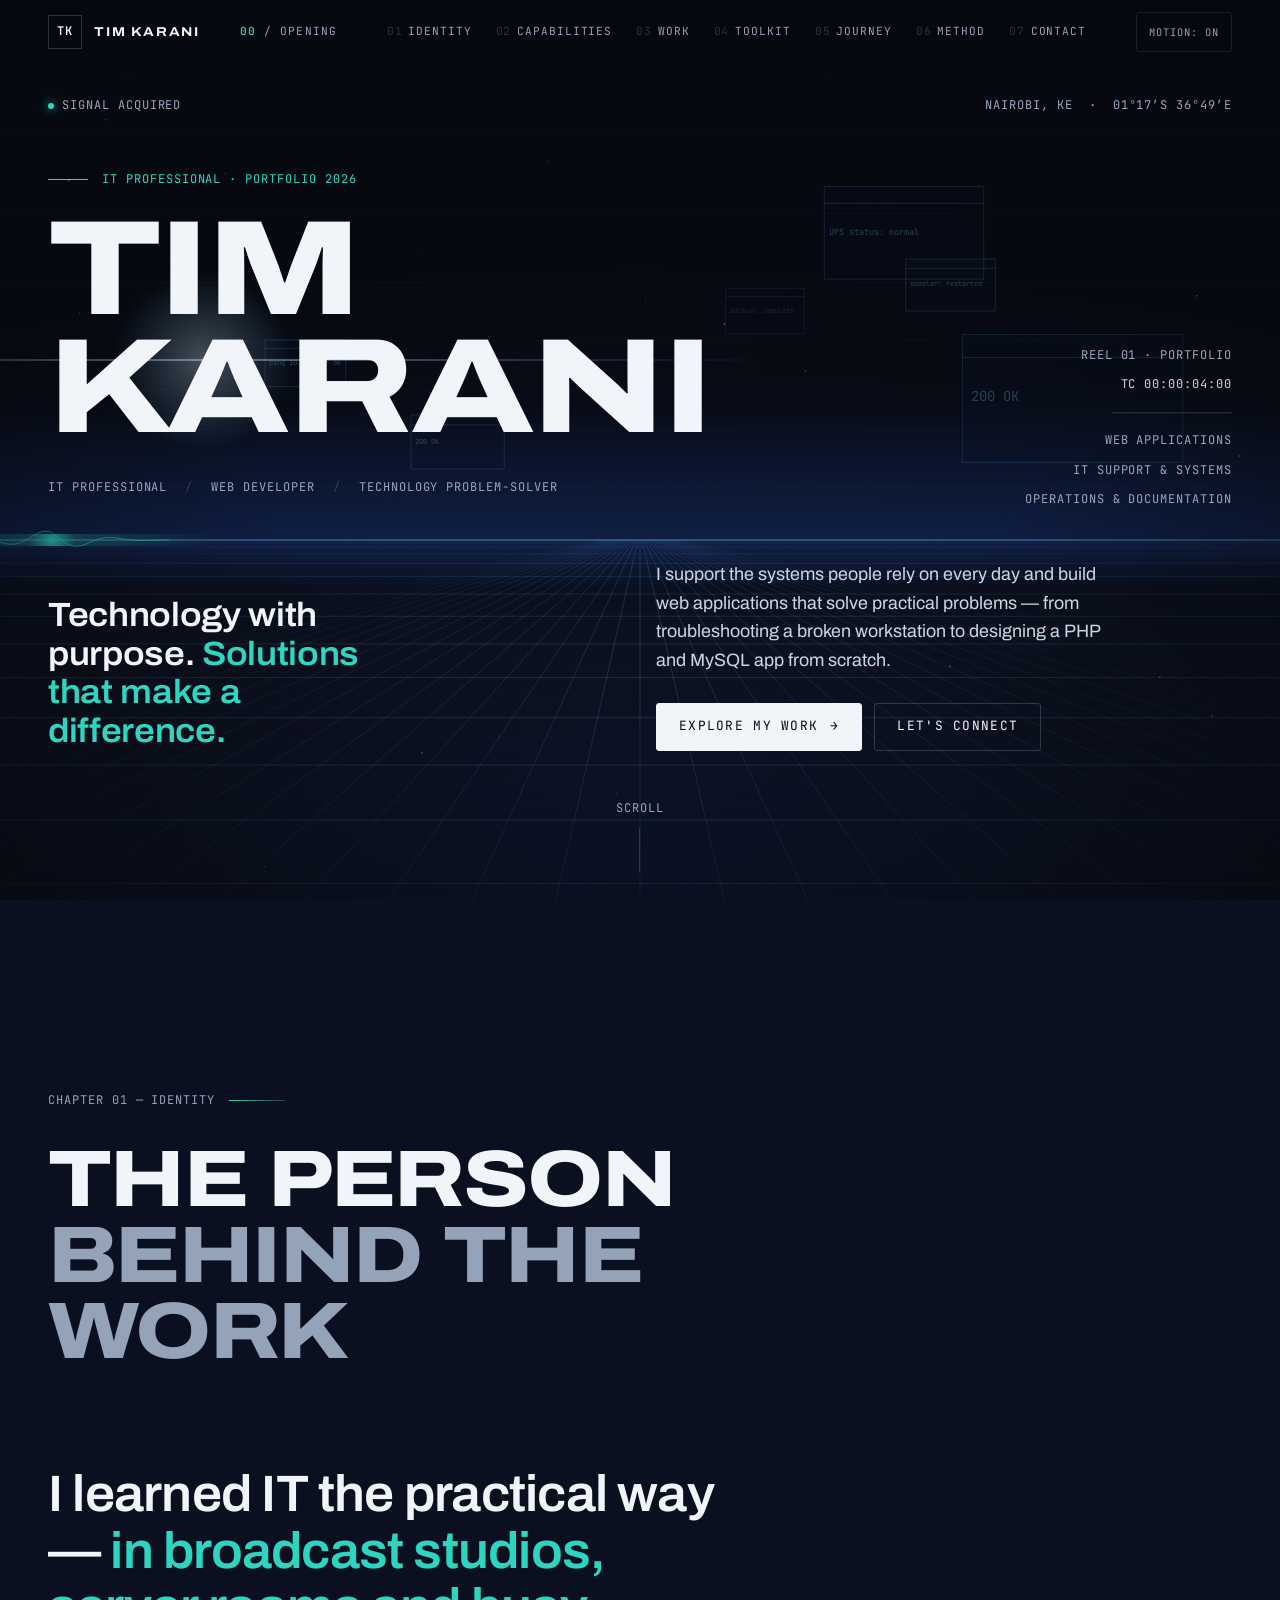
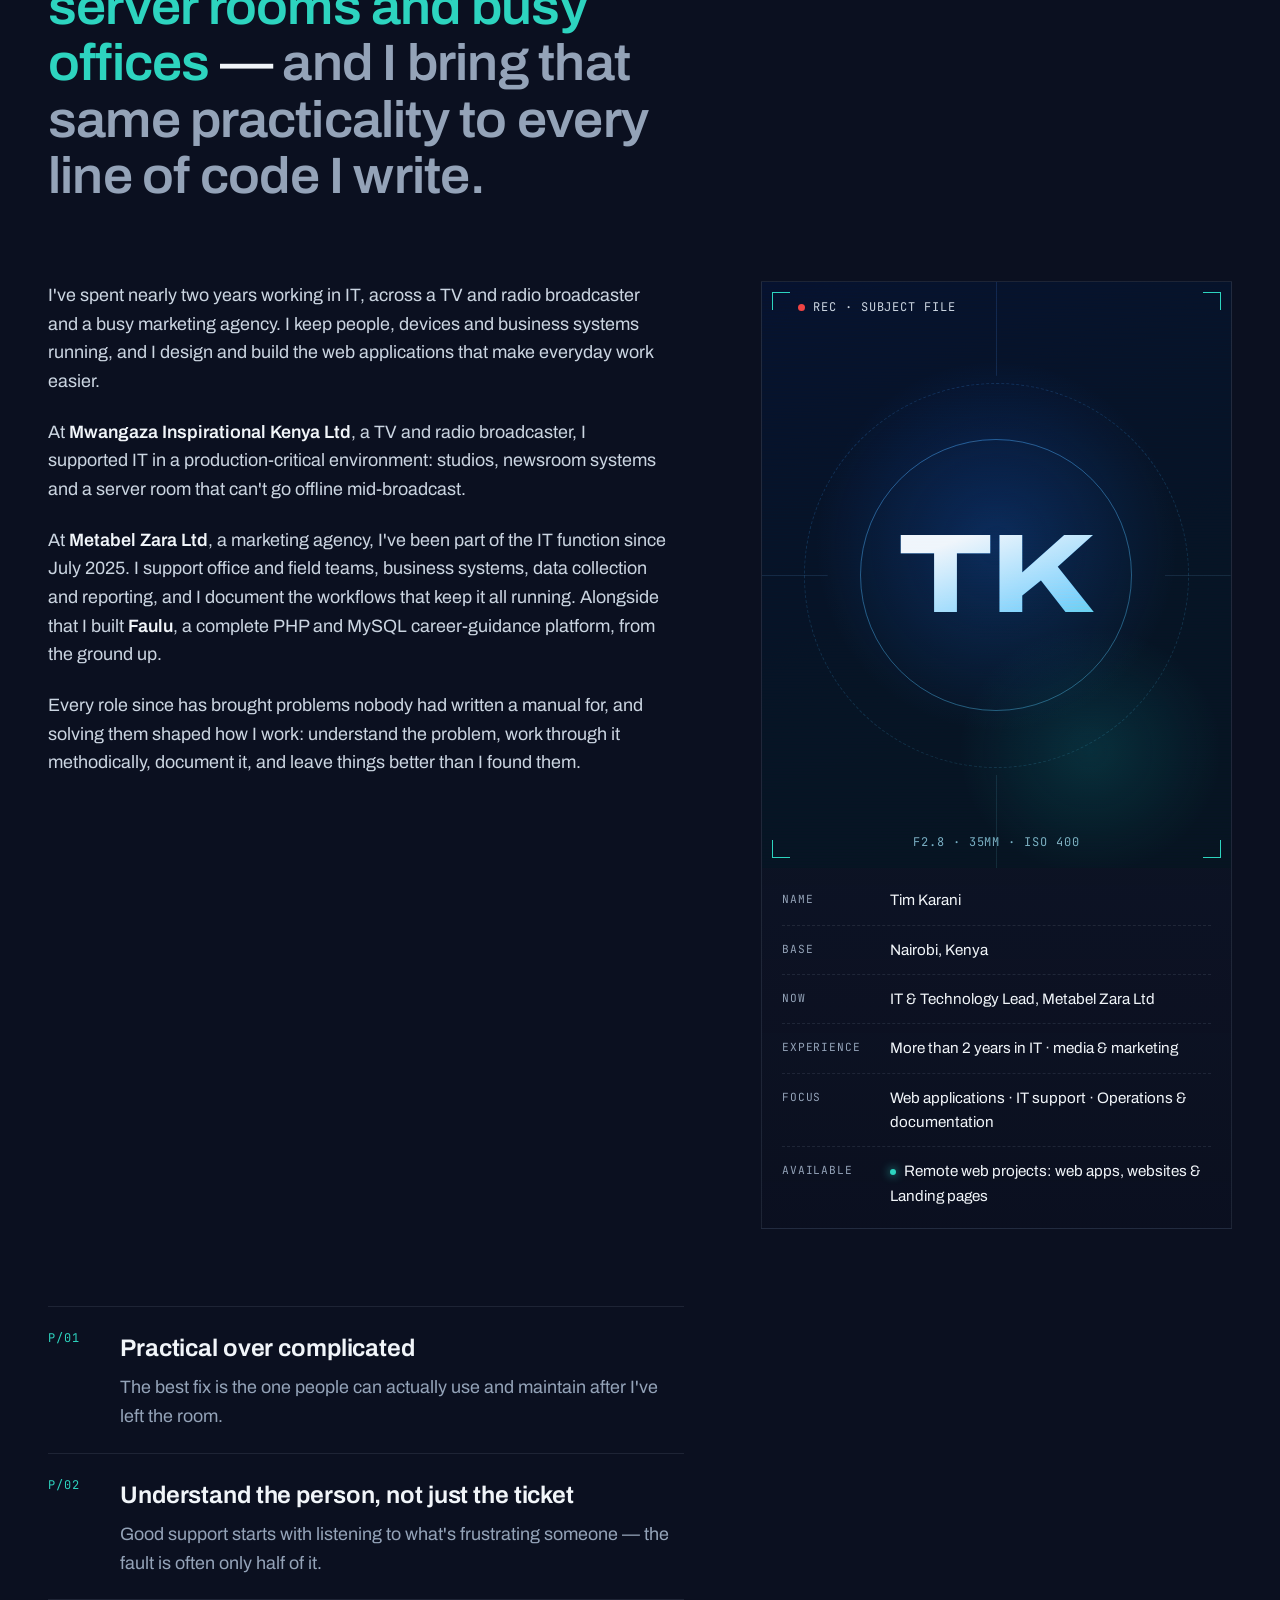
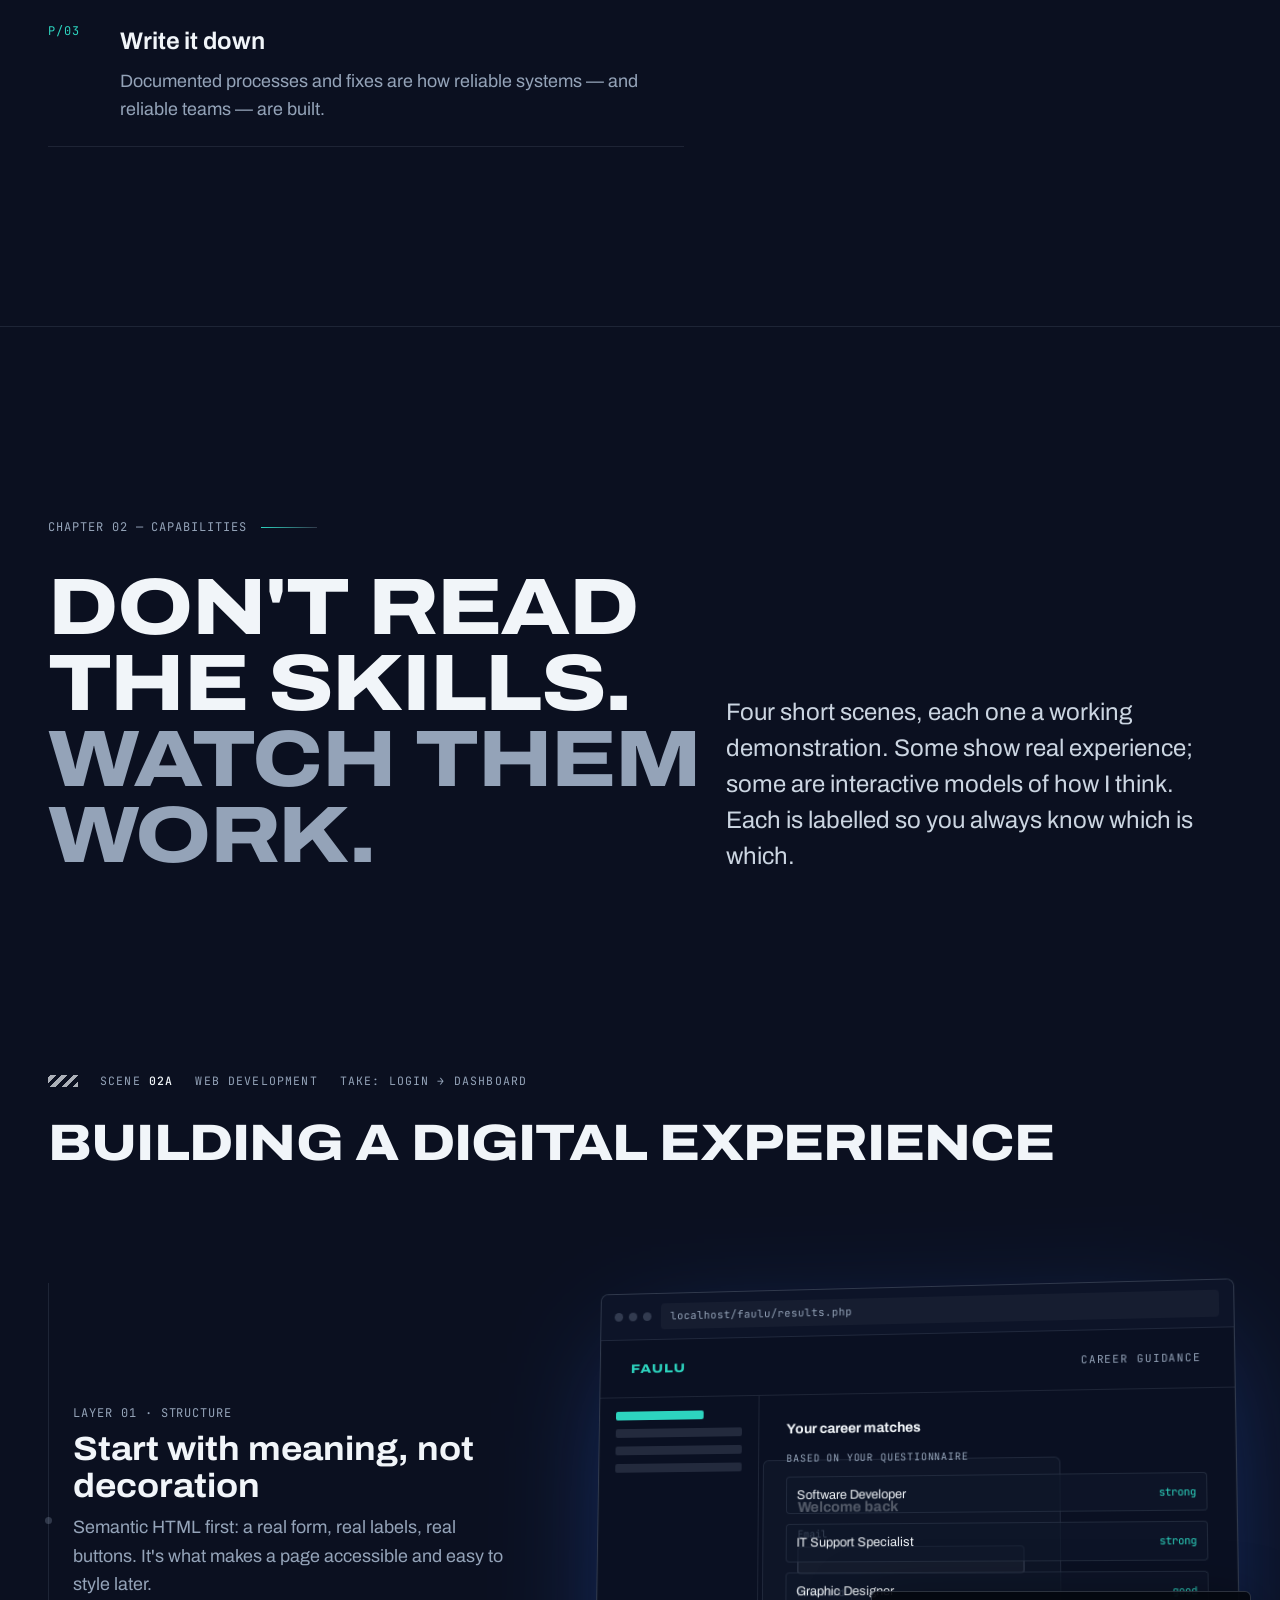
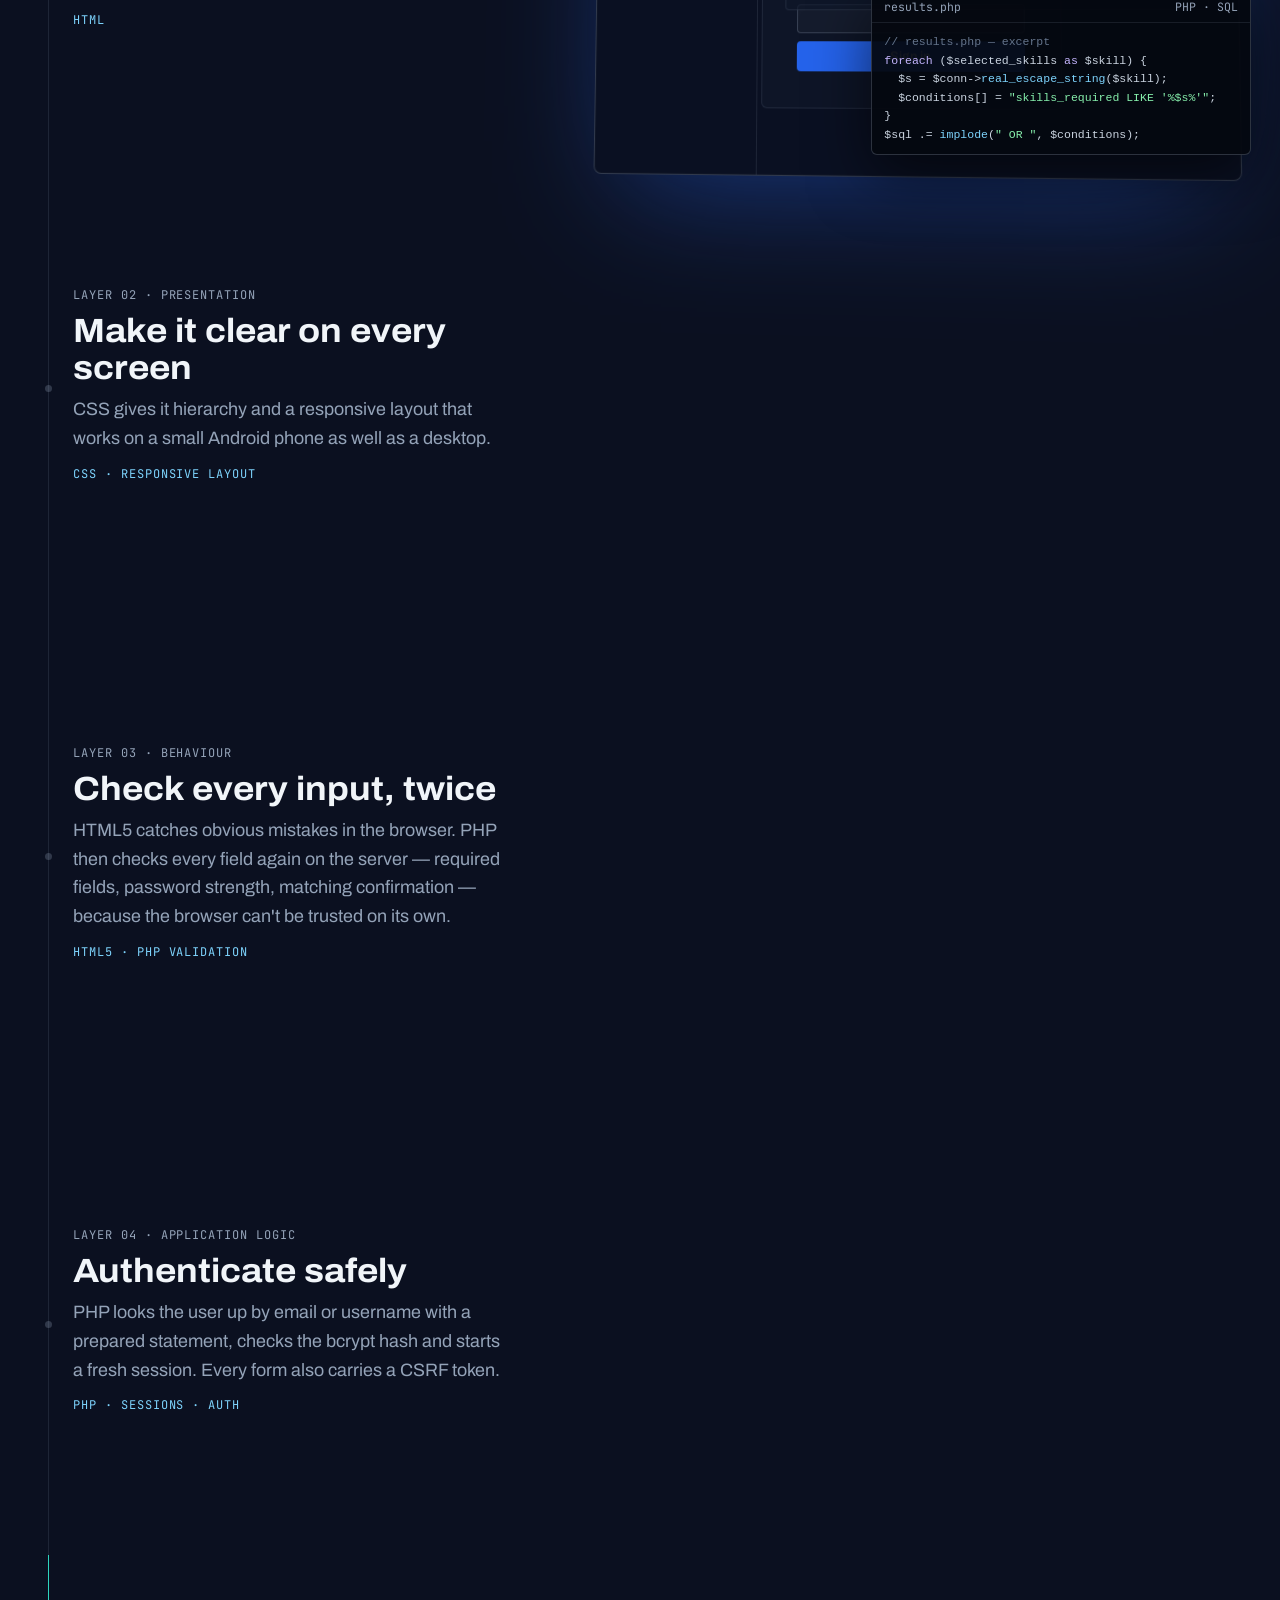
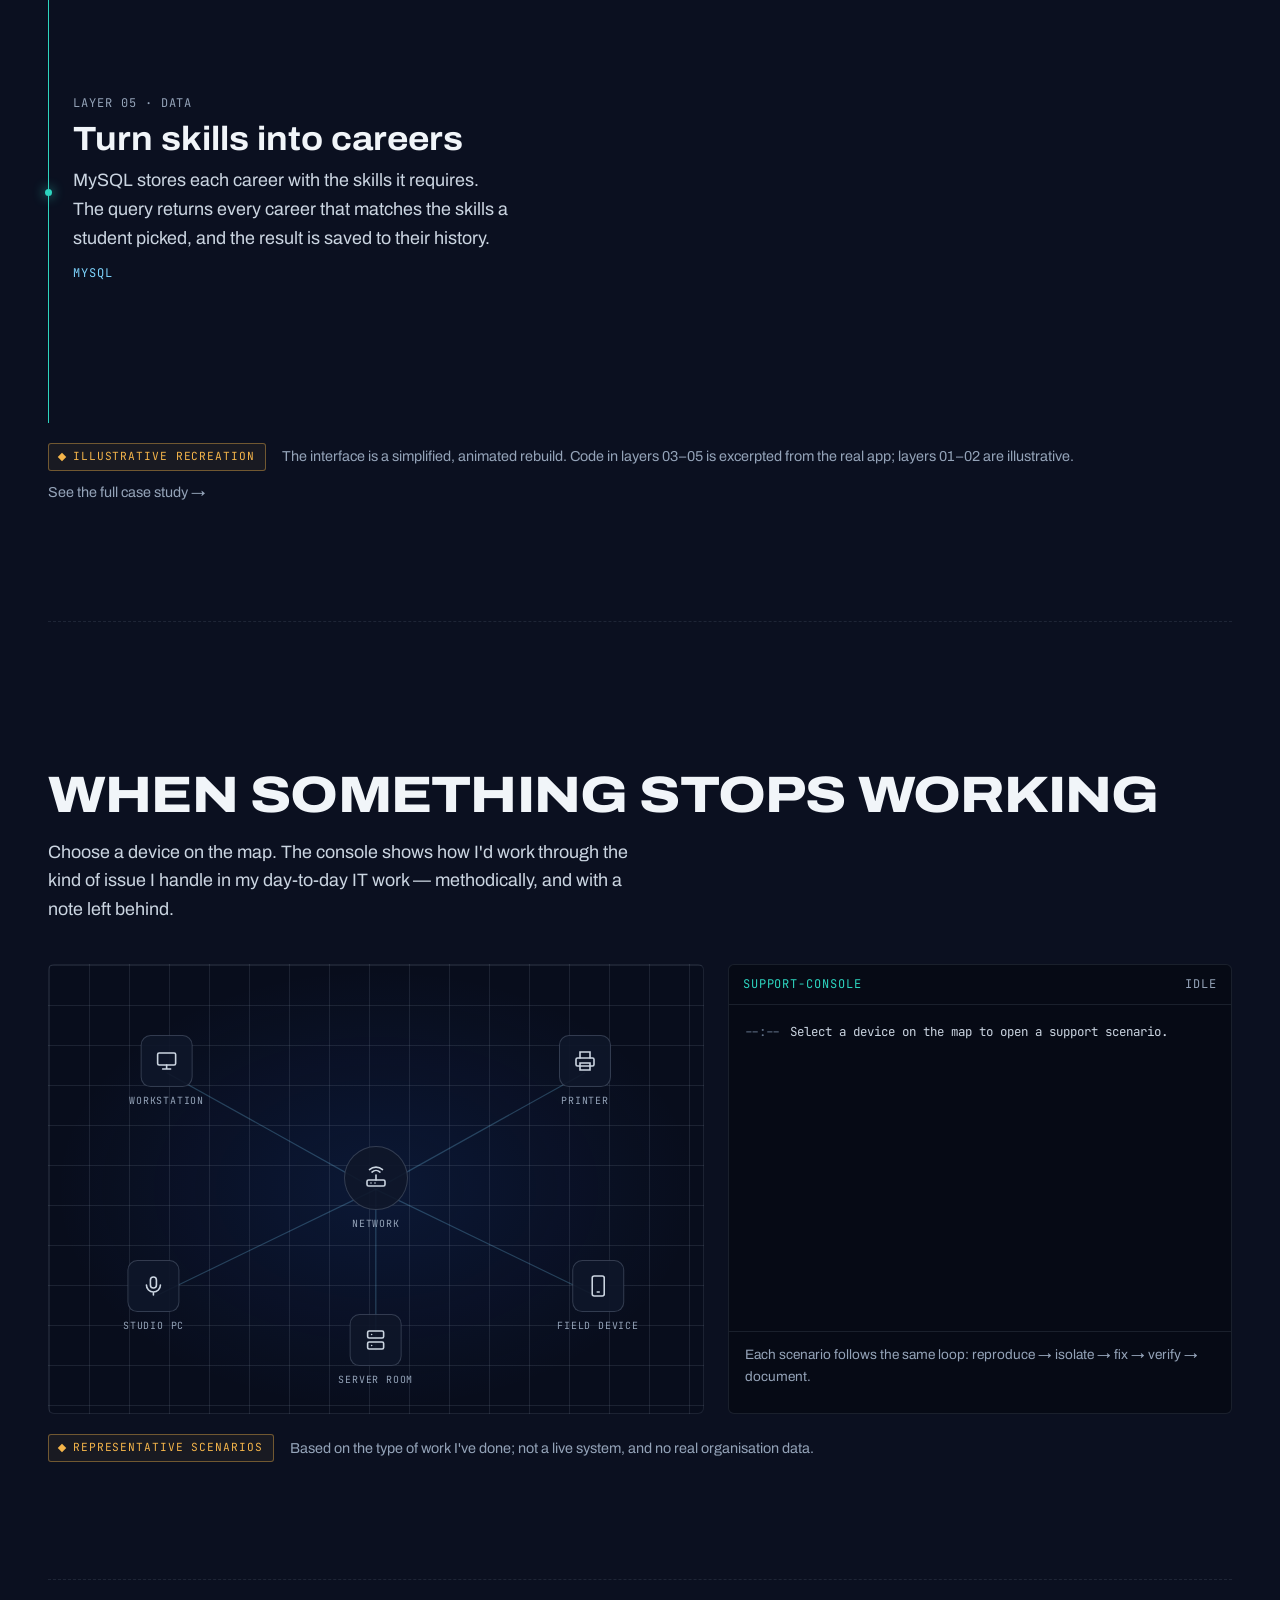
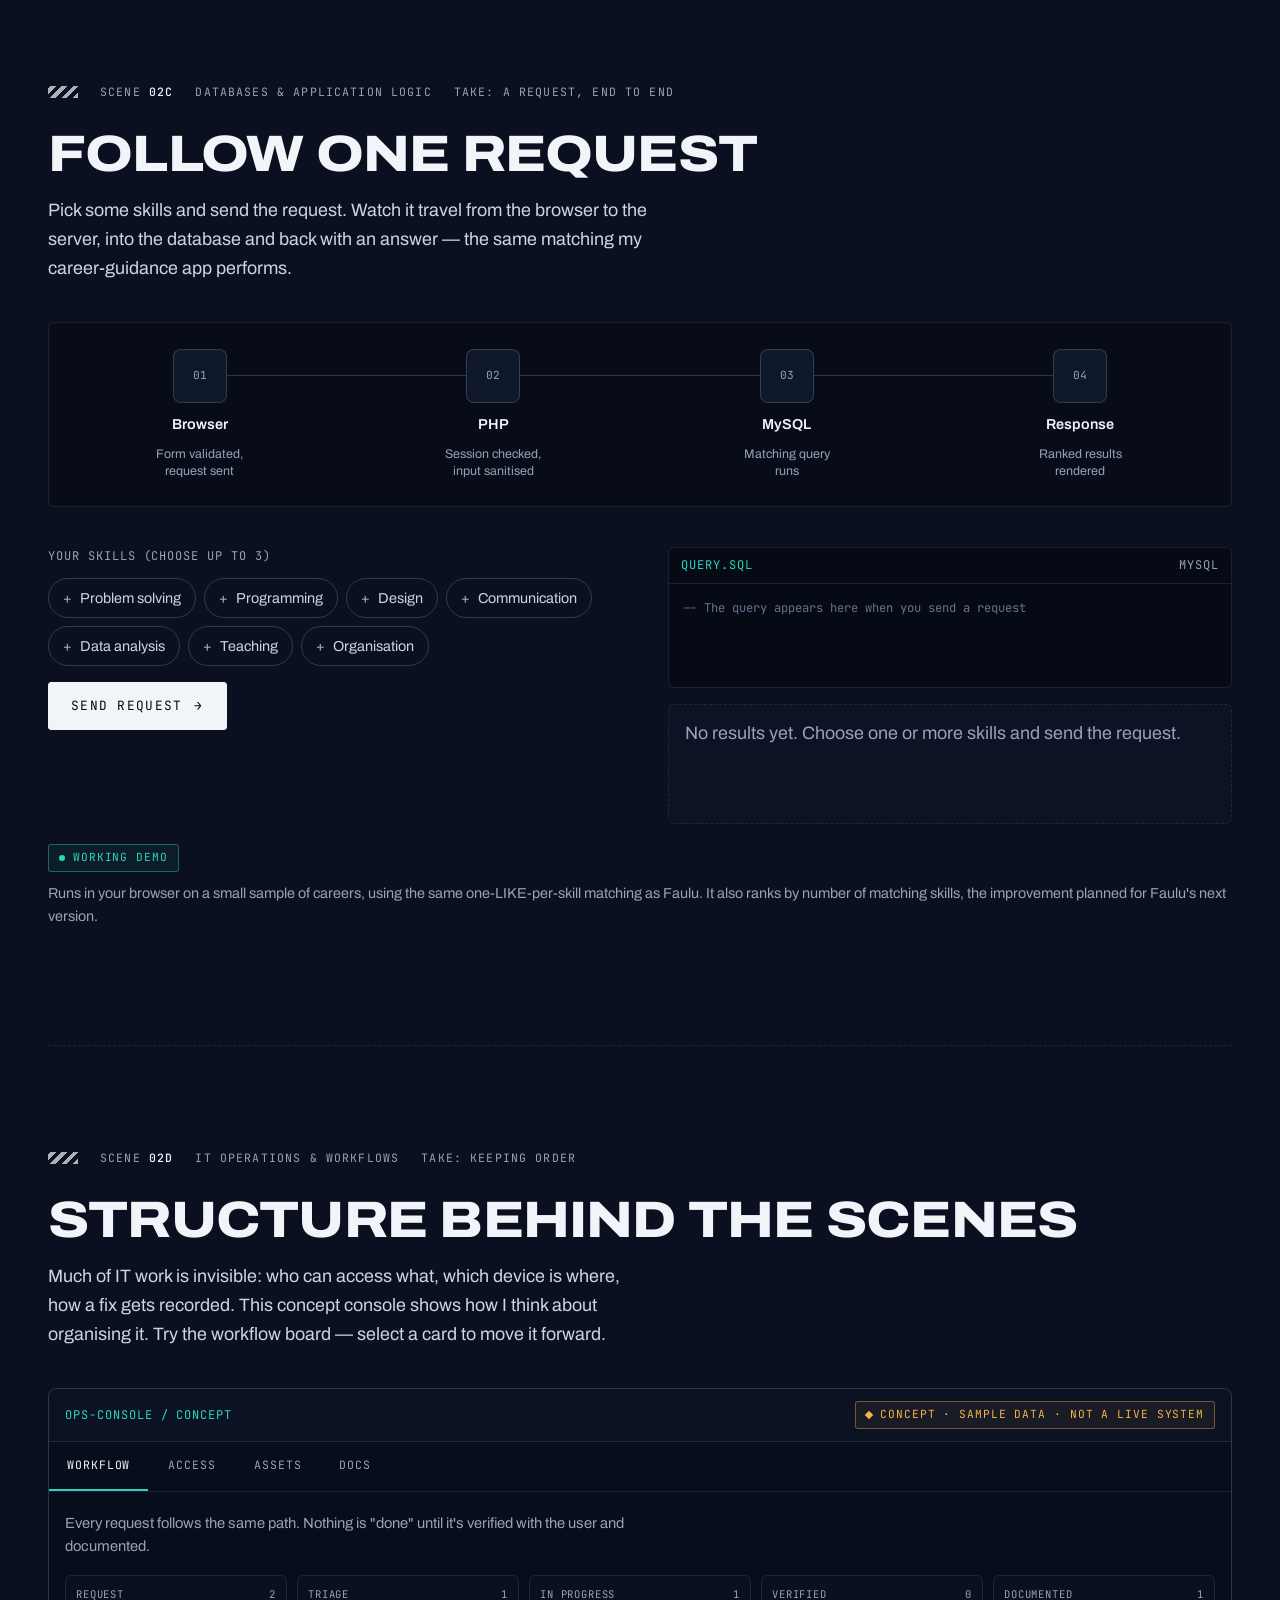
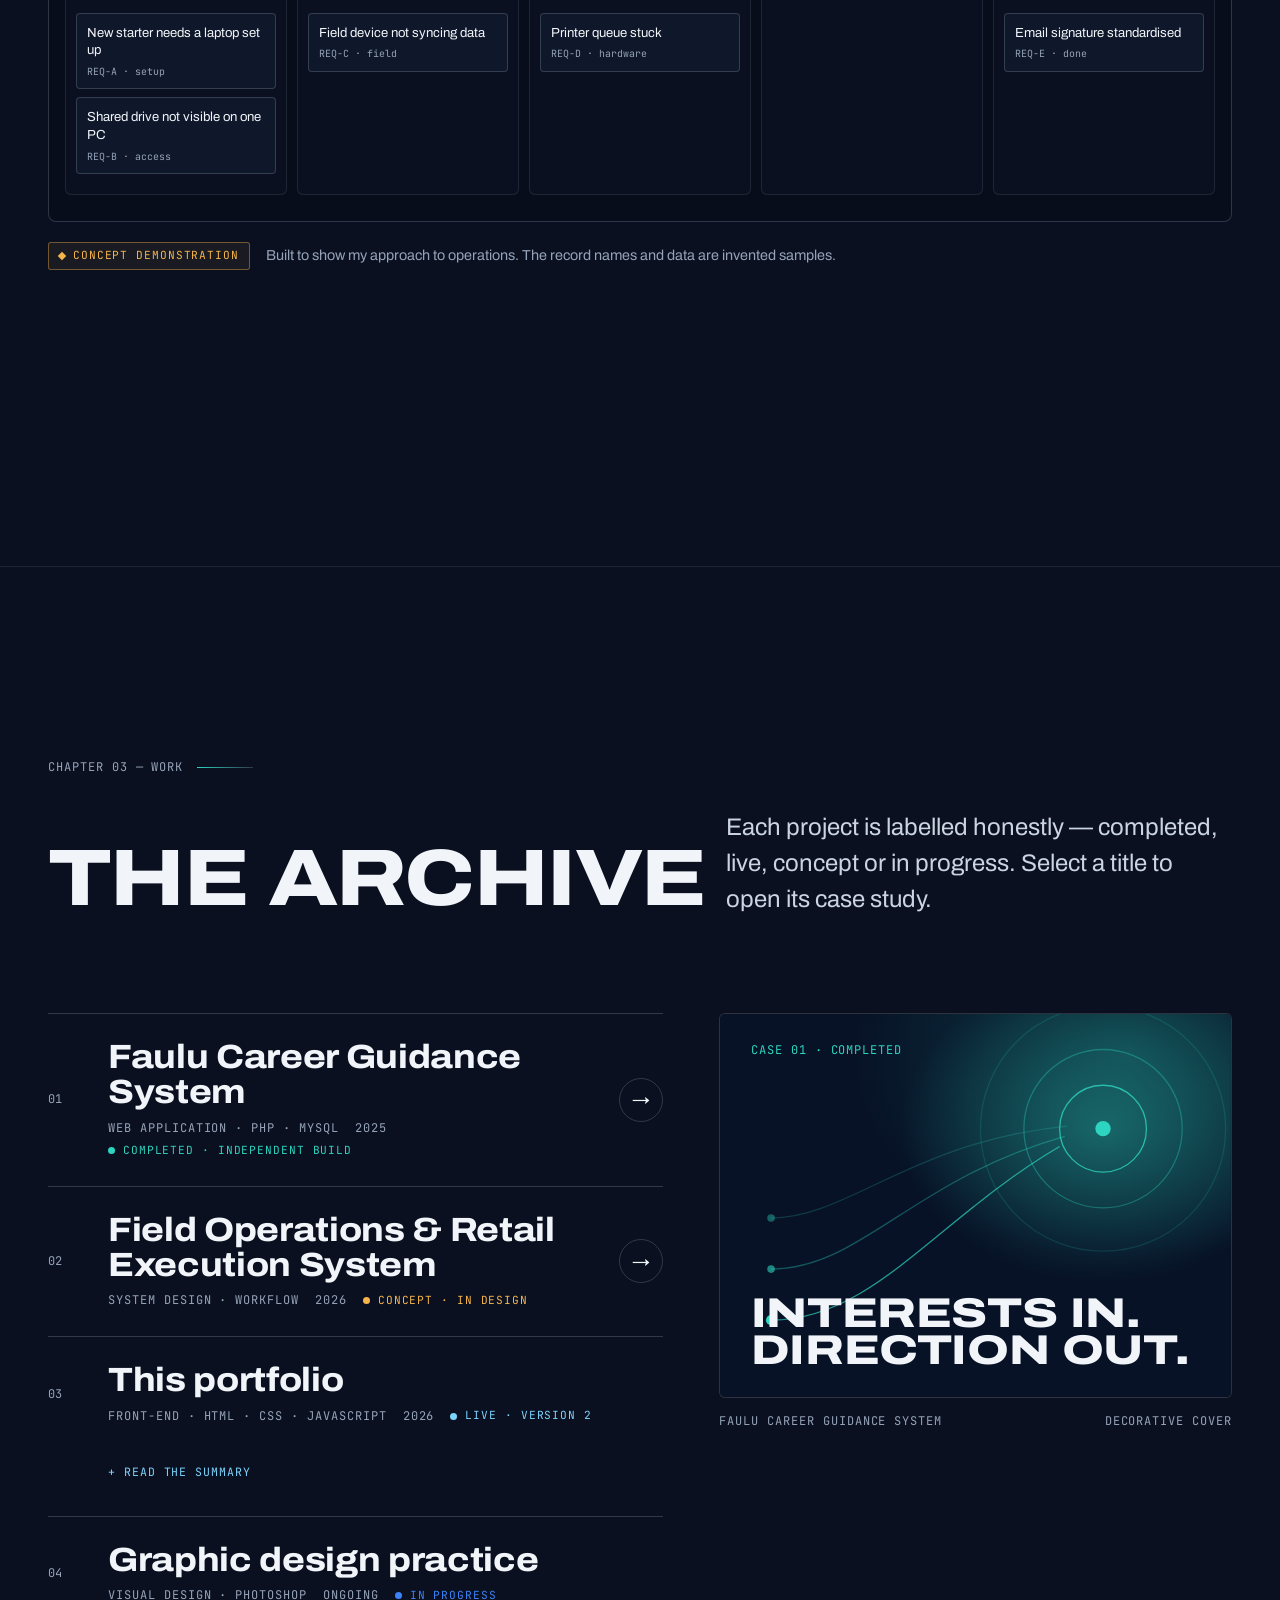
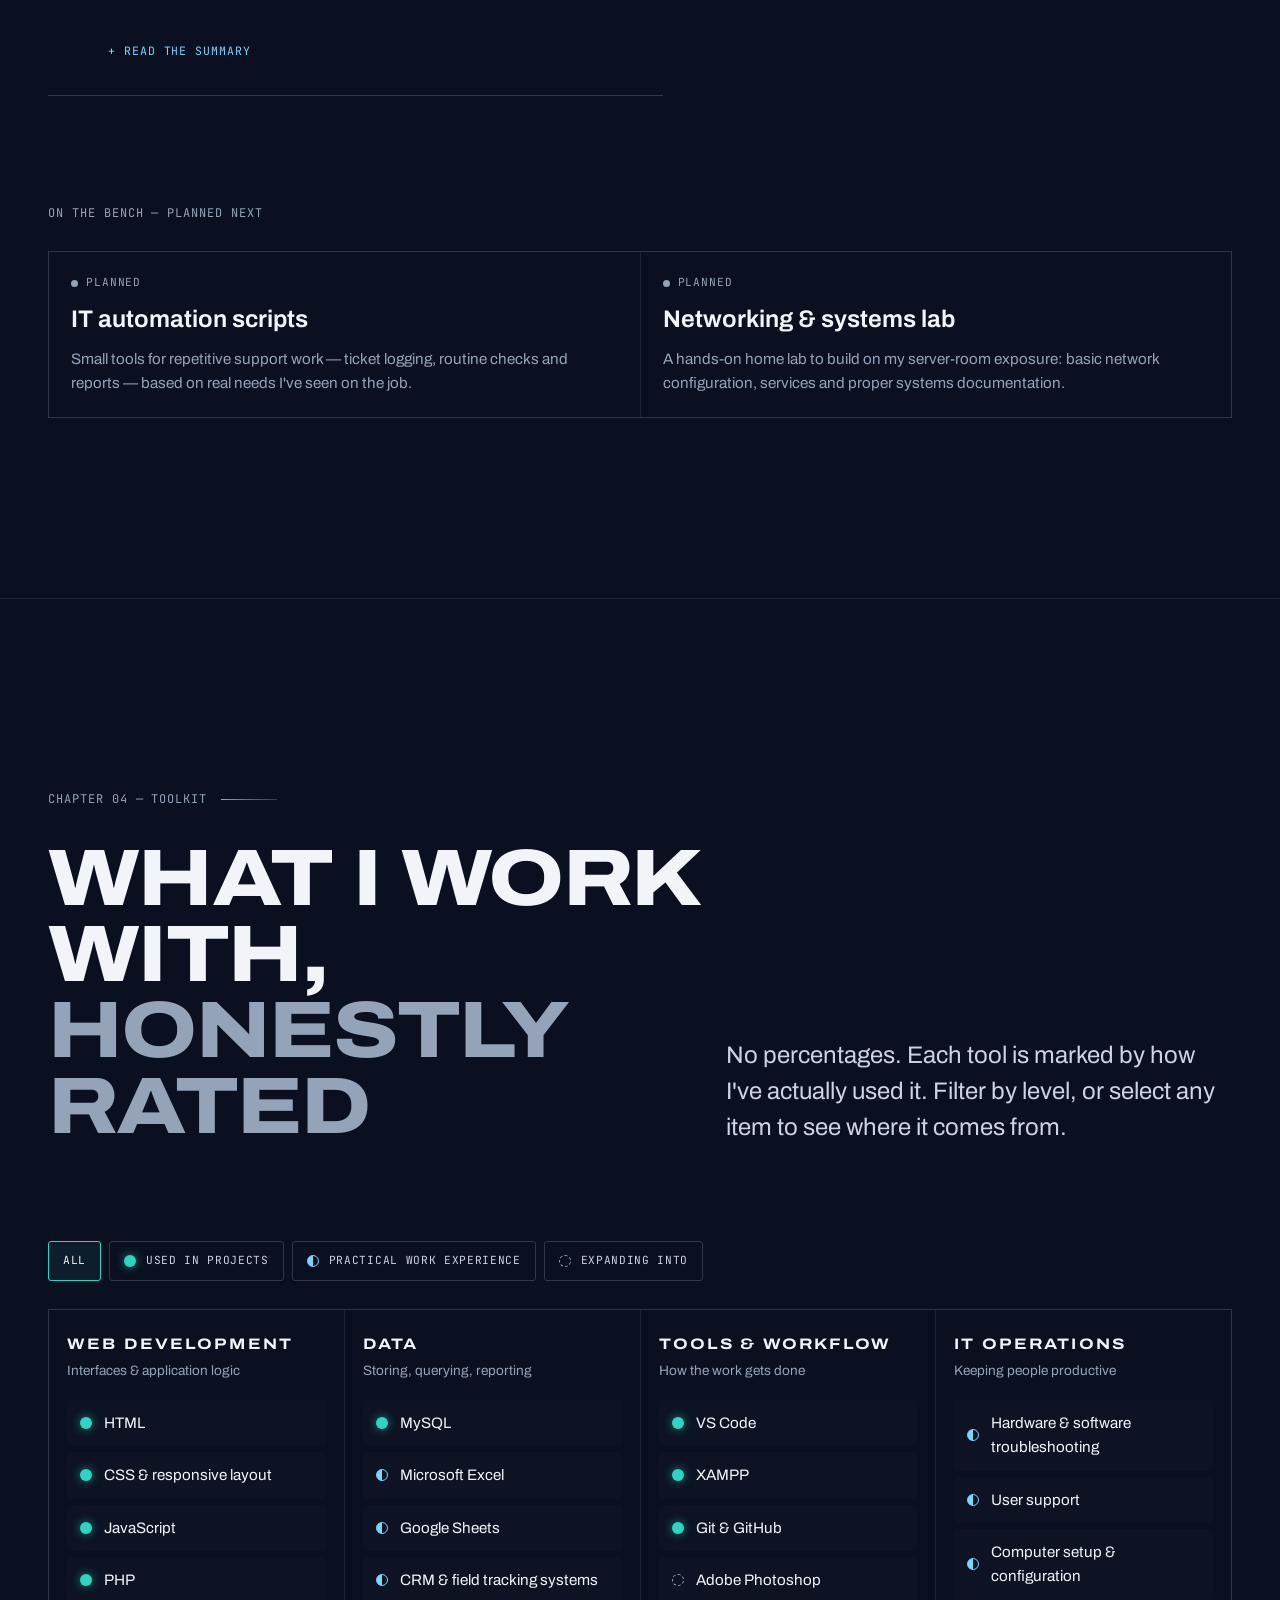
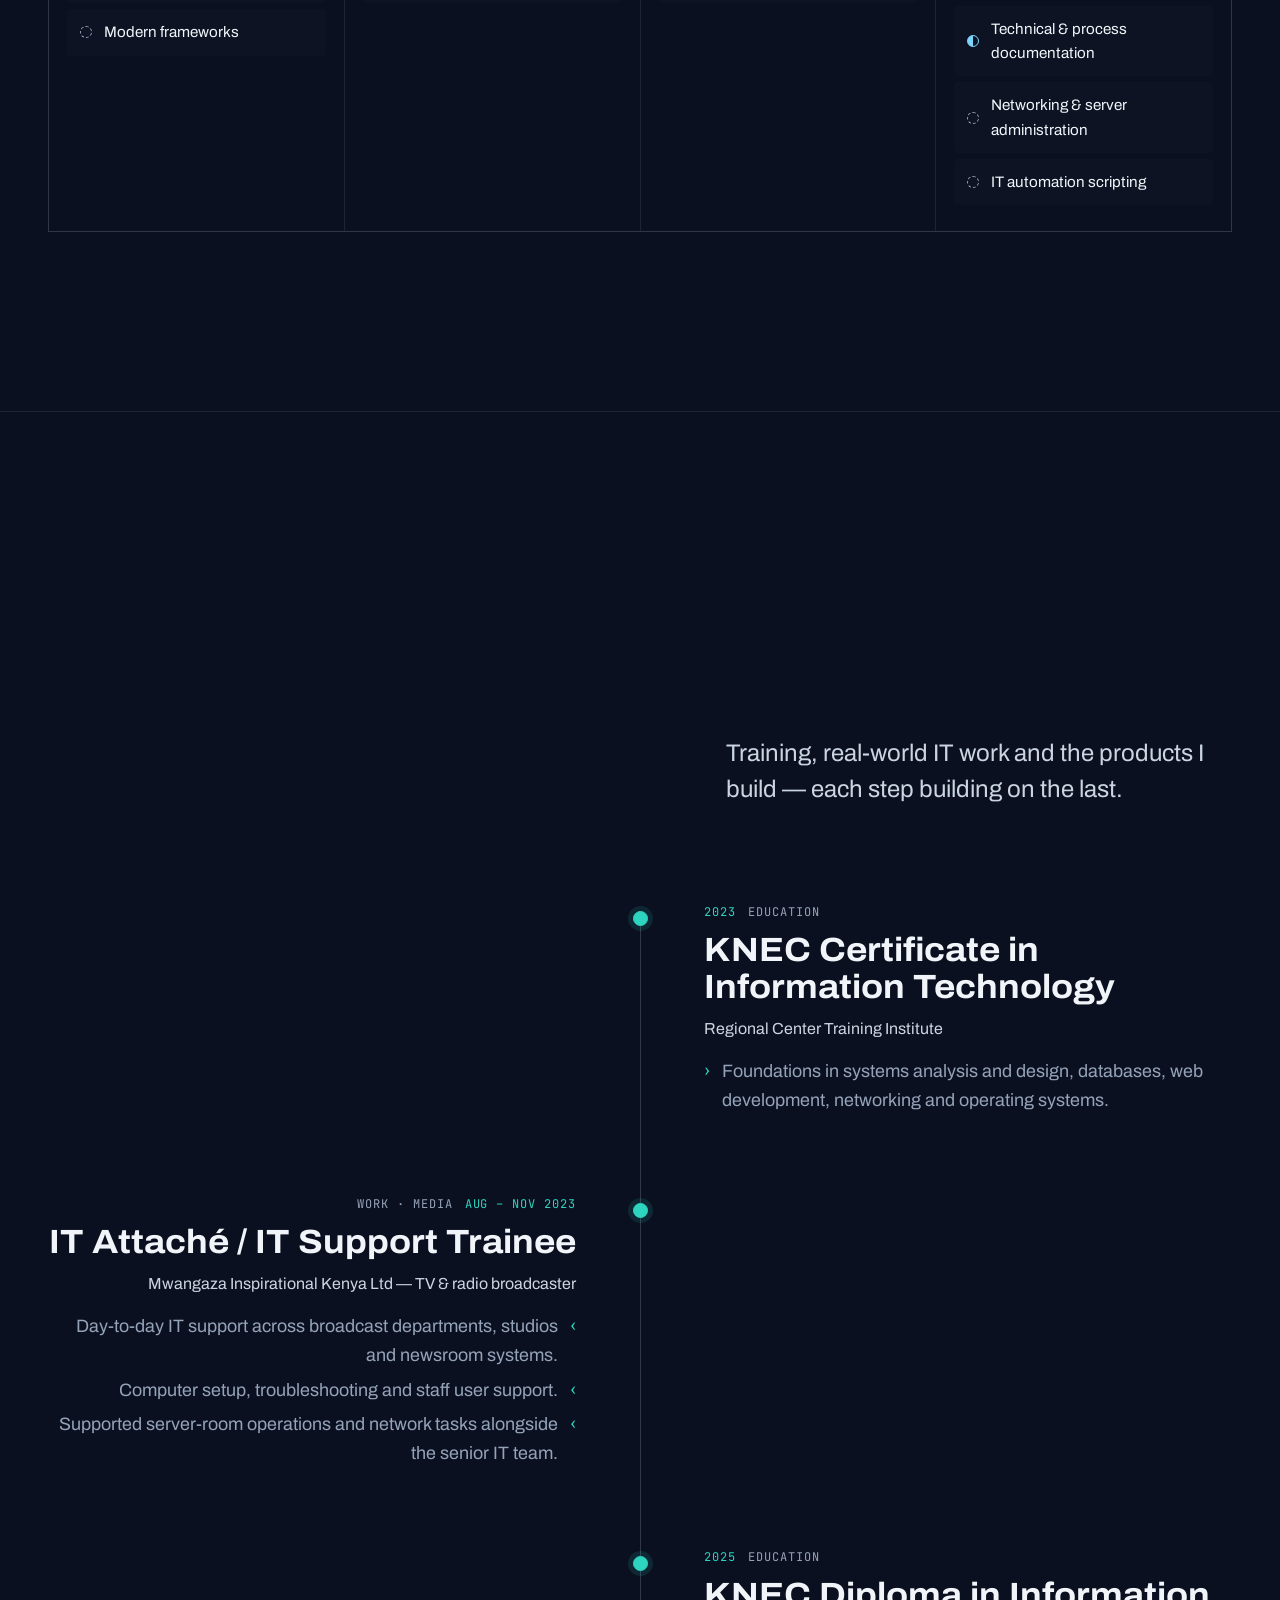
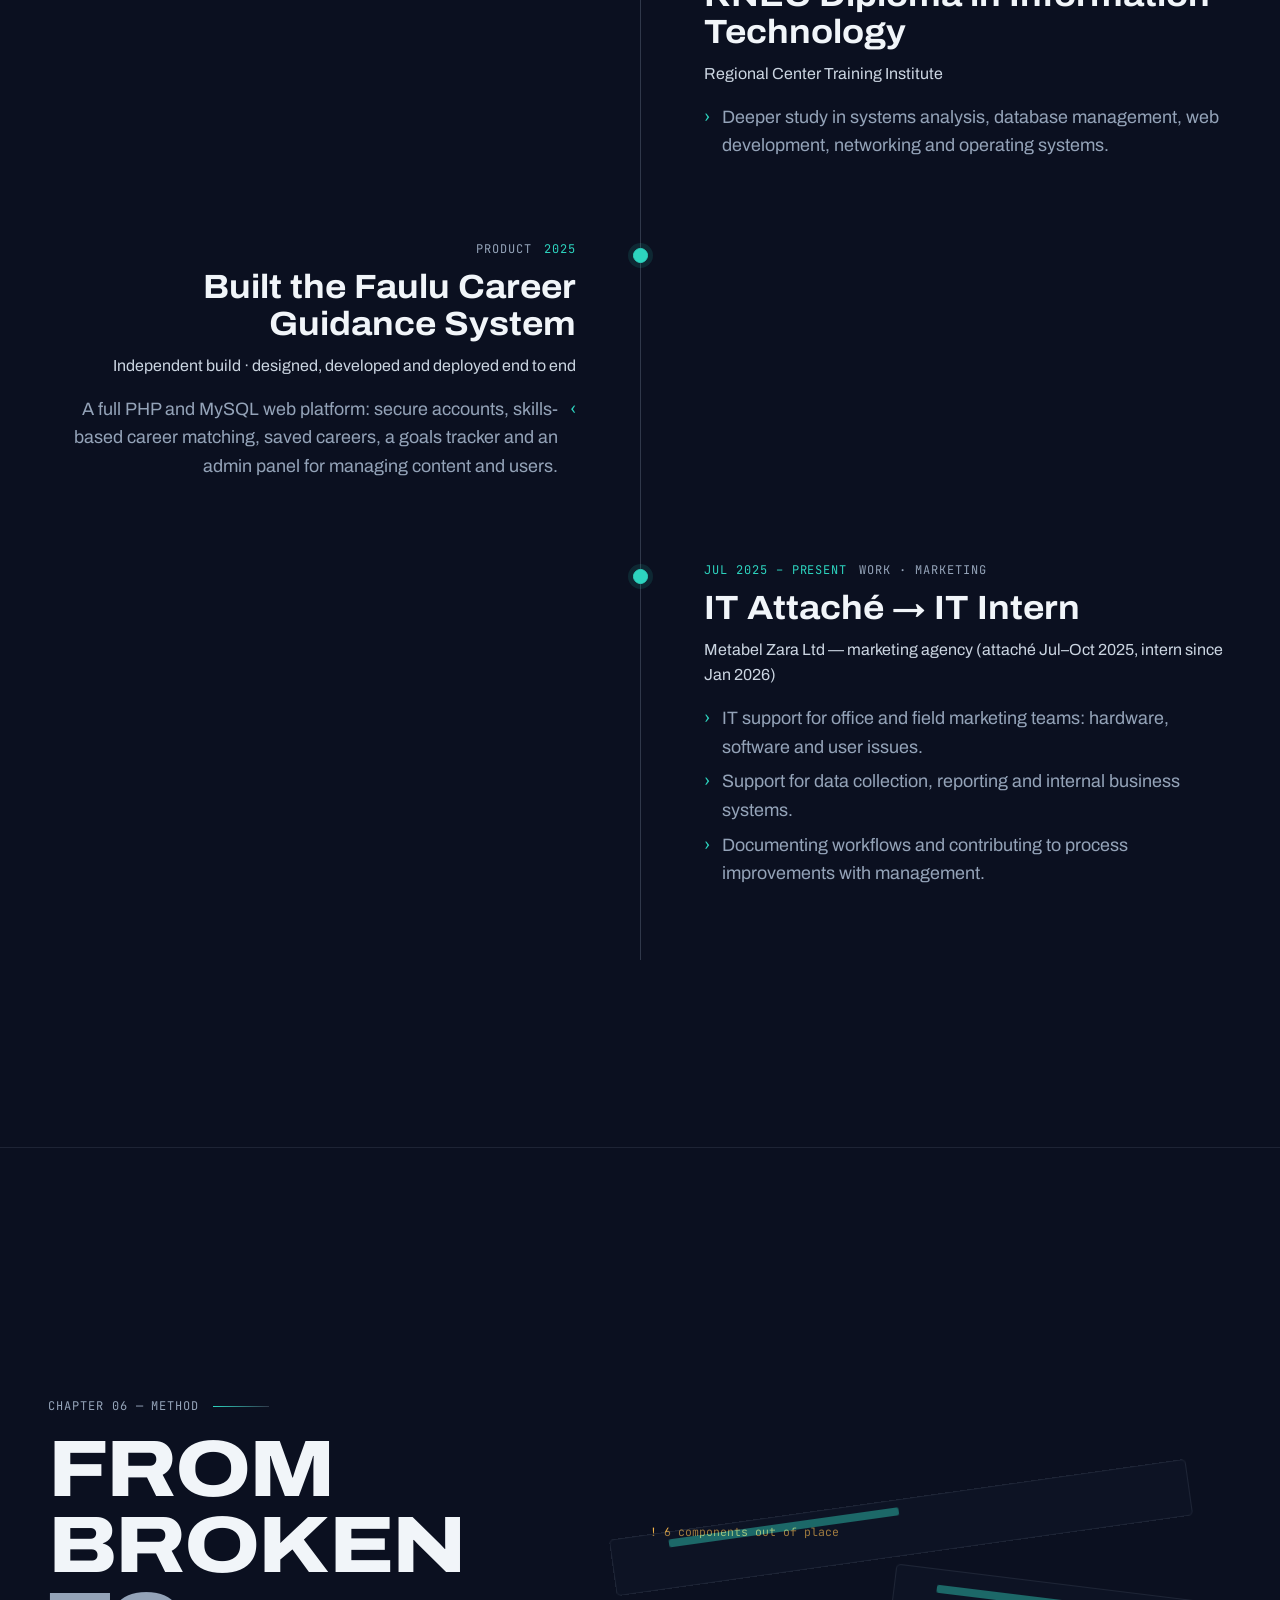
==== commit 0c85f40a: "Updated Landing page qualification to available for section" ====
--- a/index.html
+++ b/index.html
@@ -159,7 +159,7 @@
             <p>I've spent nearly two years working in IT, across a TV and radio broadcaster and a busy marketing agency. I keep people, devices and business systems running, and I design and build the web applications that make everyday work easier.</p>
             <p>At <strong>Mwangaza Inspirational Kenya Ltd</strong>, a TV and radio broadcaster, I supported IT in a production-critical environment: studios, newsroom systems and a server room that can't go offline mid-broadcast.</p>
             <p>At <strong>Metabel Zara Ltd</strong>, a marketing agency, I've been part of the IT function since July 2025. I support office and field teams, business systems, data collection and reporting, and I document the workflows that keep it all running. Alongside that I built <strong>Faulu</strong>, a complete PHP and MySQL career-guidance platform, from the ground up.</p>
-            <p>That work rests on a <strong>KNEC Certificate (2023)</strong> and <strong>Diploma in Information Technology (2025)</strong> from Regional Center Training Institute. Every role since has brought problems nobody had written a manual for, and solving them shaped how I work: understand the problem, work through it methodically, document it, and leave things better than I found them.</p>
+            <p>Every role since has brought problems nobody had written a manual for, and solving them shaped how I work: understand the problem, work through it methodically, document it, and leave things better than I found them.</p>
           </div>
 
           <aside class="identity__dossier" data-reveal style="--d:.15s" aria-label="Profile summary">
@@ -183,10 +183,10 @@
               <dl>
                 <div><dt>Name</dt><dd>Tim Karani</dd></div>
                 <div><dt>Base</dt><dd>Nairobi, Kenya</dd></div>
-                <div><dt>Now</dt><dd>IT team, Metabel Zara Ltd</dd></div>
-                <div><dt>Experience</dt><dd>Nearly 2 years in IT · media &amp; marketing</dd></div>
+                <div><dt>Now</dt><dd>IT & Technology Lead, Metabel Zara Ltd</dd></div>
+                <div><dt>Experience</dt><dd>More than 2 years in IT · media &amp; marketing</dd></div>
                 <div><dt>Focus</dt><dd>Web applications · IT support · Operations &amp; documentation</dd></div>
-                <div><dt>Available</dt><dd><span class="dot"></span>Remote web projects: web apps &amp; websites</dd></div>
+                <div><dt>Available</dt><dd><span class="dot"></span>Remote web projects: web apps, websites &amp; Landing pages</dd></div>
               </dl>
             </div>
           </aside>
